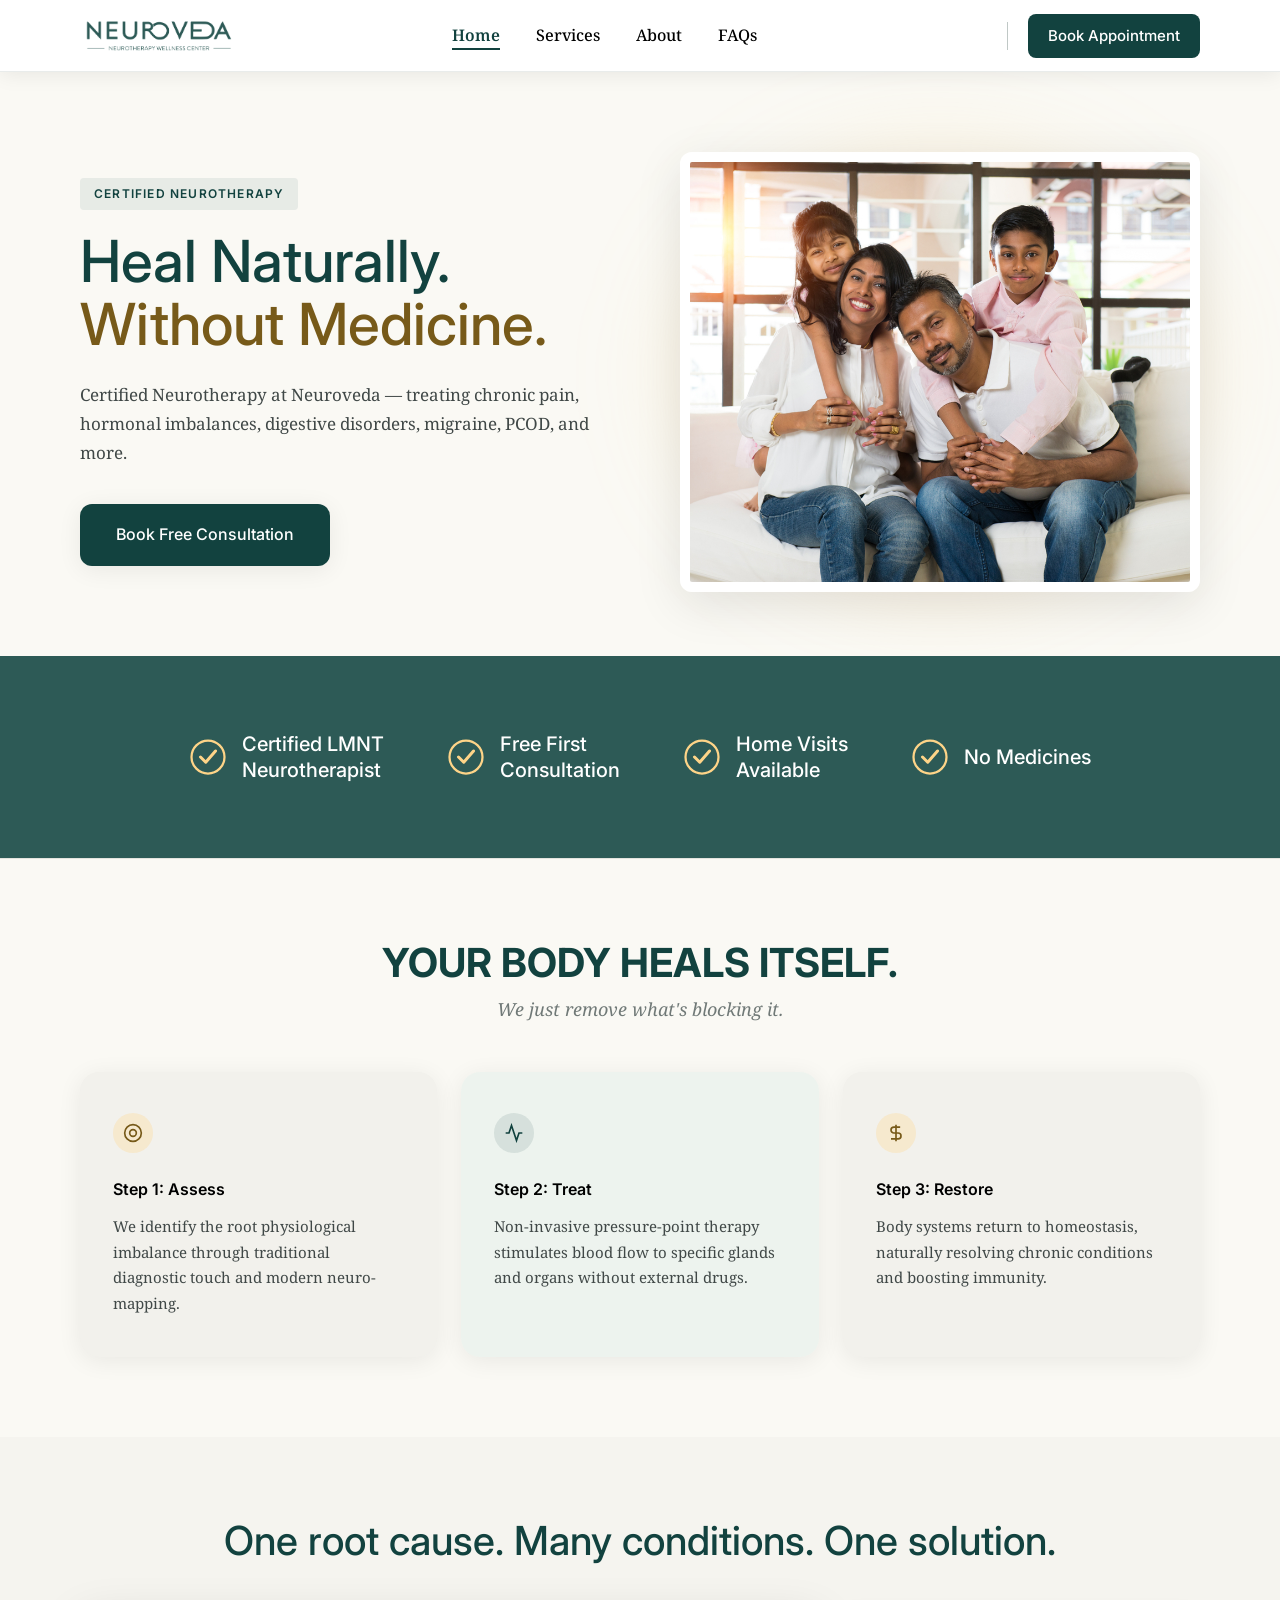
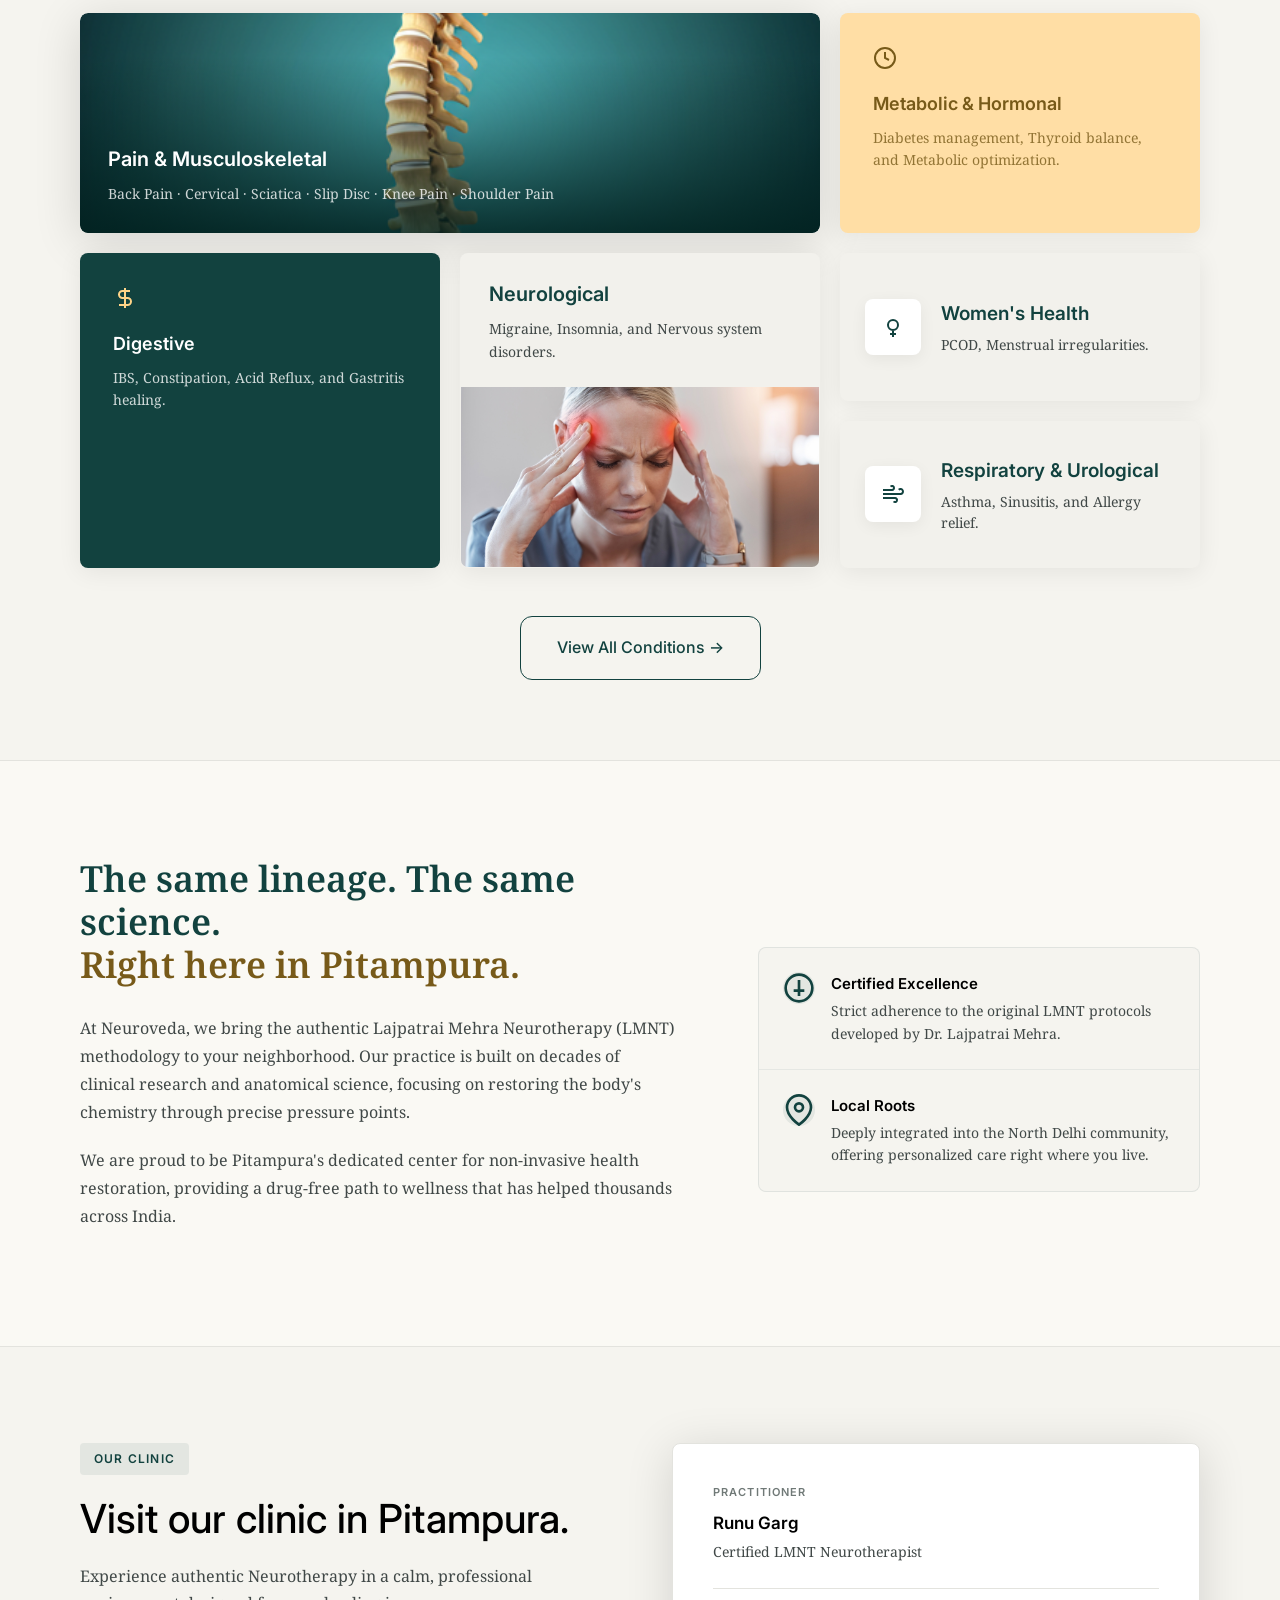
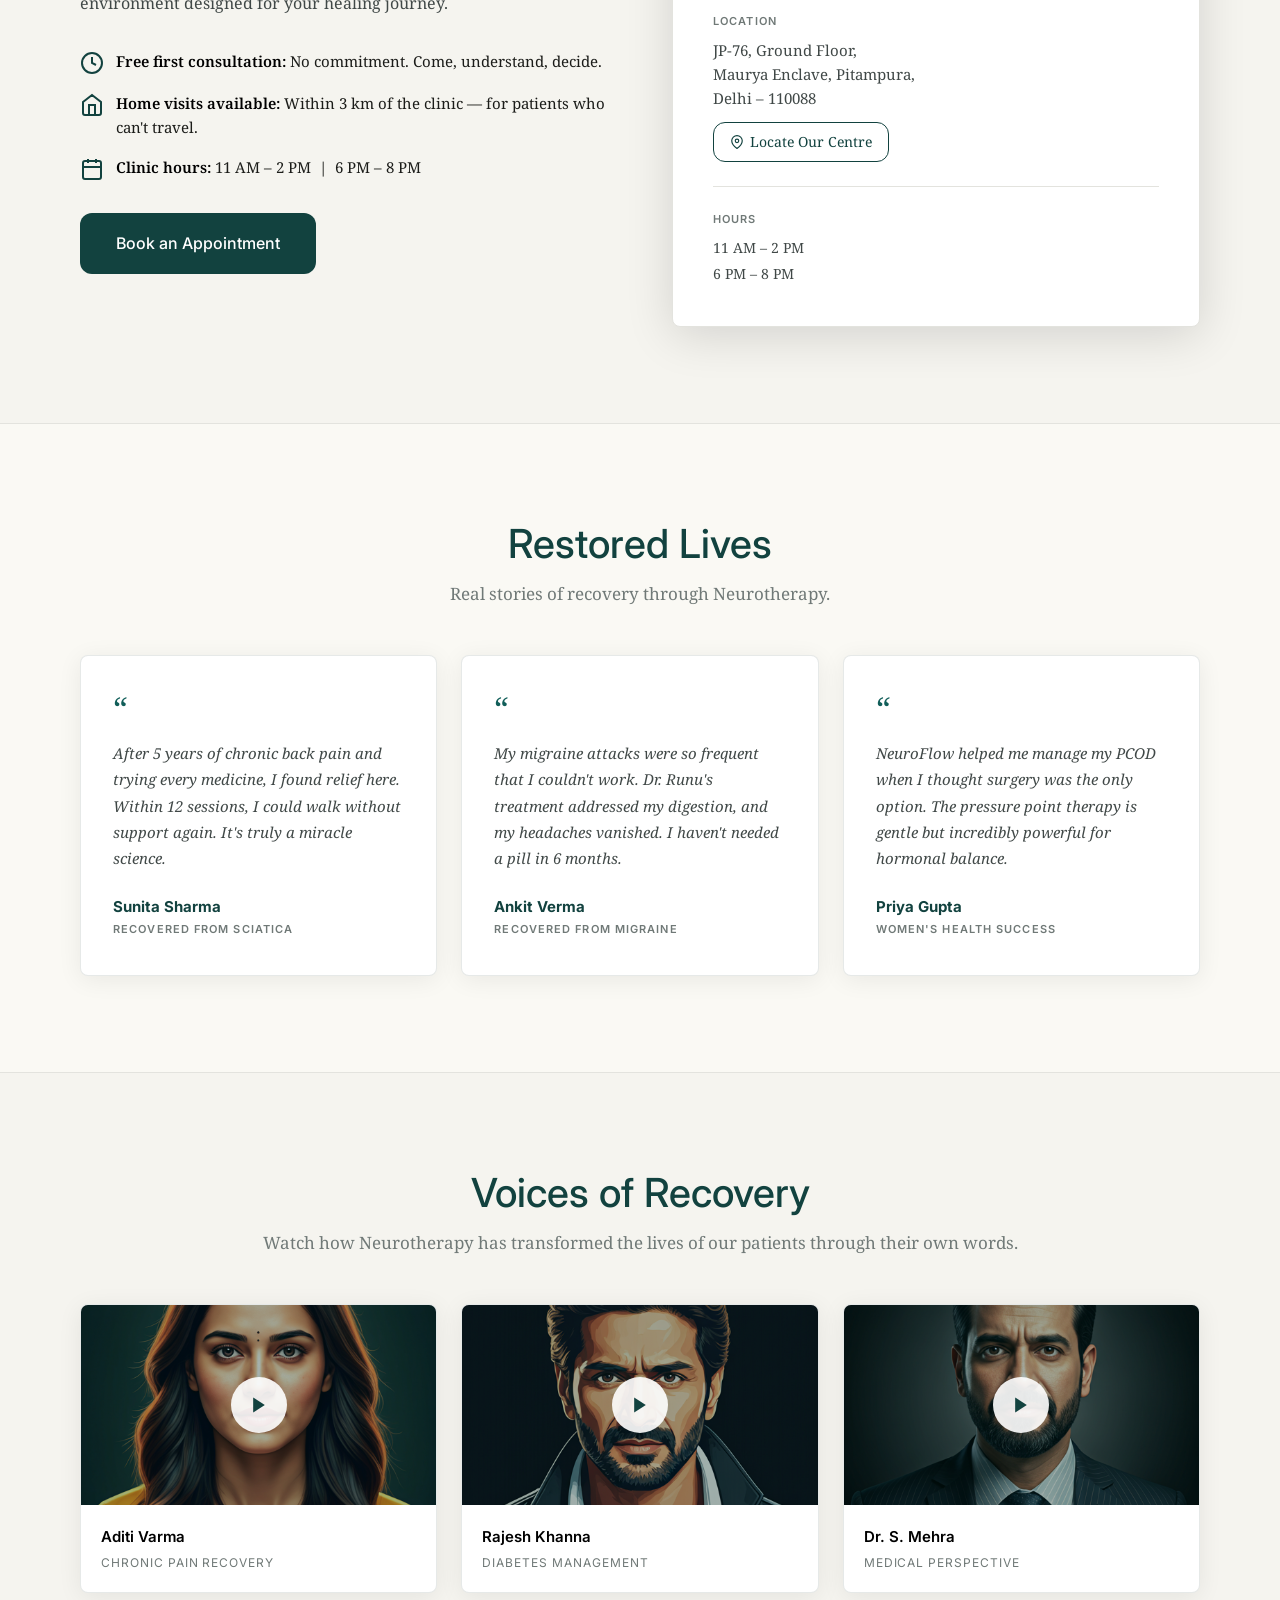
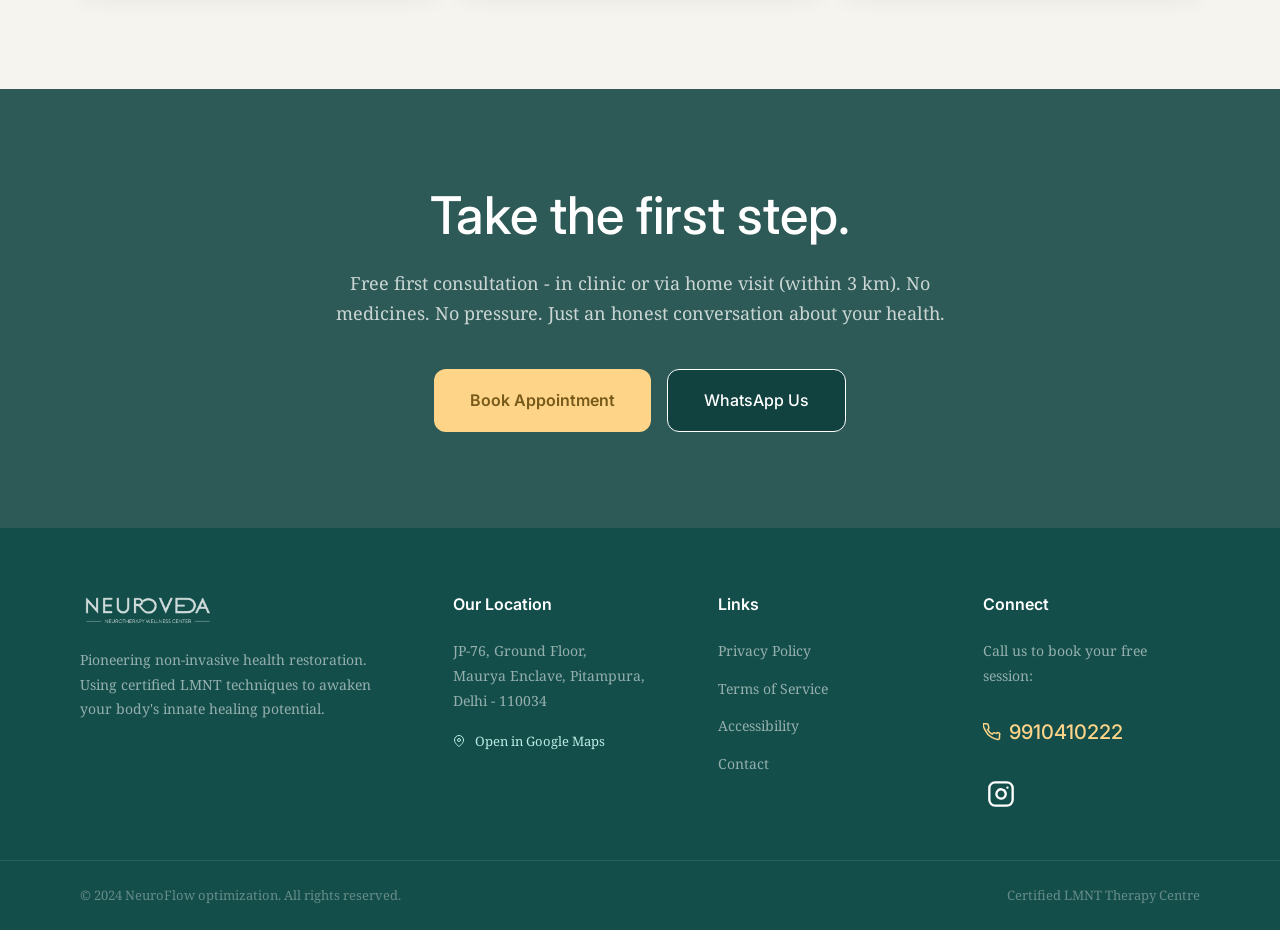
==== index.html @ b5c8e9a3 "Initial commit" ====
<!DOCTYPE html>
<html lang="en">

<head>
  <meta charset="UTF-8" />
  <meta name="viewport" content="width=device-width, initial-scale=1.0" />
  <title>Neuroveda — Certified Neurotherapy, Pitampura, Delhi</title>
  <meta name="description"
    content="Neuroveda offers certified LMNT Neurotherapy for chronic pain, hormonal imbalances, diabetes, migraine, PCOD, and more. Drug-free healing in Pitampura, Delhi." />
  <link rel="stylesheet" href="style.css" />
</head>

<body>

  <!-- ===================== NAVIGATION ===================== -->
  <nav class="nav" id="nav">
    <a class="nav__logo" href="index.html">
      <img src="images/logo.png" alt="Neuroveda" />
    </a>

    <ul class="nav__links">
      <li><a href="index.html" class="active">Home</a></li>
      <li><a href="services.html">Services</a></li>
      <li><a href="about.html">About</a></li>
      <li><a href="faqs.html">FAQs</a></li>
      <li><a href="contact.html" class="nav__book--mobile">Book Appointment</a></li>
    </ul>

    <div class="nav__right">
      <div class="nav__divider"></div>
      <a href="contact.html" class="nav__book">Book Appointment</a>
    </div>

    <div class="nav__toggle" id="navToggle" aria-label="Open menu">
      <span></span><span></span><span></span>
    </div>
  </nav>

  <!-- ===================== HERO ===================== -->
  <section class="hero">
    <div class="hero__inner">
      <div class="hero__content fade-up">
        <div class="label">Certified Neurotherapy</div>
        <h1 class="hero__heading">Heal Naturally.<br><span style="color: #775A19;">Without Medicine.</span></h1>
        <p class="hero__sub">
          Certified Neurotherapy at Neuroveda — treating chronic pain, hormonal
          imbalances, digestive disorders, migraine, PCOD, and more.
        </p>
        <div class="hero__cta">
          <a href="contact.html" class="btn btn-primary btn-lg">Book Free Consultation</a>
        </div>
      </div>
      <div class="hero__image fade-up" style="transition-delay:0.15s">
        <div class="hero__image-glow"></div>
        <div class="hero__image-frame">
          <img src="images/hero-session.jpeg" alt="Neurotherapy session at Neuroveda" />
        </div>
      </div>
    </div>
  </section>

  <!-- ===================== TRUST BAR ===================== -->
  <div class="trust-bar">
    <div class="trust-bar__inner">
      <div class="trust-bar__item">
        <svg class="trust-bar__icon" viewBox="0 0 24 24" fill="none">
          <circle cx="12" cy="12" r="11" stroke="#FED488" stroke-width="1.5" />
          <path d="M7 12l3.5 3.5L17 8" stroke="#FED488" stroke-width="2" stroke-linecap="round"
            stroke-linejoin="round" />
        </svg>
        <span>Certified LMNT<br>Neurotherapist</span>
      </div>
      <div class="trust-bar__item">
        <svg class="trust-bar__icon" viewBox="0 0 24 24" fill="none">
          <circle cx="12" cy="12" r="11" stroke="#FED488" stroke-width="1.5" />
          <path d="M7 12l3.5 3.5L17 8" stroke="#FED488" stroke-width="2" stroke-linecap="round"
            stroke-linejoin="round" />
        </svg>
        <span>Free First<br>Consultation</span>
      </div>
      <div class="trust-bar__item">
        <svg class="trust-bar__icon" viewBox="0 0 24 24" fill="none">
          <circle cx="12" cy="12" r="11" stroke="#FED488" stroke-width="1.5" />
          <path d="M7 12l3.5 3.5L17 8" stroke="#FED488" stroke-width="2" stroke-linecap="round"
            stroke-linejoin="round" />
        </svg>
        <span>Home Visits<br>Available</span>
      </div>
      <div class="trust-bar__item">
        <svg class="trust-bar__icon" viewBox="0 0 24 24" fill="none">
          <circle cx="12" cy="12" r="11" stroke="#FED488" stroke-width="1.5" />
          <path d="M7 12l3.5 3.5L17 8" stroke="#FED488" stroke-width="2" stroke-linecap="round"
            stroke-linejoin="round" />
        </svg>
        <span>No Medicines</span>
      </div>
    </div>
  </div>

  <!-- ===================== HOW IT WORKS ===================== -->
  <section class="steps">
    <div class="steps__header fade-up" style="text-align: center;">
      <h1 class="steps__heading" style="text-transform: uppercase; font-weight: bold; color: #12423F;">YOUR BODY HEALS
        ITSELF.</h1>
      <p class="steps__sub">We just remove what's blocking it.</p>
    </div>
    <div class="steps__grid">
      <div class="step-card fade-up">
        <div class="step-card__icon step-card__icon--gold">
          <svg viewBox="0 0 24 24" fill="none" stroke="currentColor" stroke-width="2">
            <circle cx="12" cy="12" r="10" />
            <circle cx="12" cy="12" r="4" />
          </svg>
        </div>
        <div class="step-card__title" style="font-size:16px;">Step 1: Assess</div>
        <p class="step-card__body">
          We identify the root physiological imbalance through traditional diagnostic touch and modern neuro-mapping.
        </p>
      </div>
      <div class="step-card fade-up" style="transition-delay:0.1s">
        <div class="step-card__icon step-card__icon--teal">
          <svg viewBox="0 0 24 24" fill="none" stroke="currentColor" stroke-width="2">
            <path d="M22 12h-4l-3 9L9 3l-3 9H2" />
          </svg>
        </div>
        <div class="step-card__title" style="font-size:16px;">Step 2: Treat</div>
        <p class="step-card__body">
          Non-invasive pressure-point therapy stimulates blood flow to specific glands and organs without external
          drugs.
        </p>
      </div>
      <div class="step-card fade-up" style="transition-delay:0.2s">
        <div class="step-card__icon step-card__icon--gold">
          <svg viewBox="0 0 24 24" fill="none" stroke="currentColor" stroke-width="2">
            <path d="M12 2v20M17 5H9.5a3.5 3.5 0 0 0 0 7h5a3.5 3.5 0 0 1 0 7H6" />
          </svg>
        </div>
        <div class="step-card__title" style="font-size:16px;">Step 3: Restore</div>
        <p class="step-card__body">
          Body systems return to homeostasis, naturally resolving chronic conditions and boosting immunity.
        </p>
      </div>
    </div>
  </section>

  <!-- ===================== CONDITIONS ===================== -->
  <section class="conditions">
    <div class="conditions__header fade-up">
      <h2 class="conditions__heading" style="color: #12423F;">One root cause. Many conditions. One solution.</h2>
    </div>
    <div class="conditions__grid">

      <div class="cond-card cond-card--span2 cond-card--image fade-up">
        <img src="images\pain-section.png" alt="Pain treatment"
          style="position:absolute;inset:0;width:100%;height:100%;object-fit:cover;">
        <div class="cond-card__overlay">
          <div class="cond-card__title">Pain & Musculoskeletal</div>
          <p class="cond-card__body">Back Pain · Cervical · Sciatica · Slip Disc · Knee Pain · Shoulder Pain</p>
        </div>
      </div>

      <div class="cond-card cond-card--gold fade-up" style="transition-delay:0.1s">
        <div class="cond-icon">
          <svg viewBox="0 0 24 24" fill="none" stroke="currentColor" stroke-width="2"
            style="width:24px;height:24px;margin-bottom:12px;color:var(--gold-dark);">
            <circle cx="12" cy="12" r="10" />
            <path d="M12 6v6l4 2" />
          </svg>
        </div>
        <div class="cond-card__title" style="color:var(--gold-dark); font-size:18px;">Metabolic & Hormonal</div>
        <p class="cond-card__body" style="color:var(--gold-dark); opacity:0.8;">Diabetes management, Thyroid balance,
          and Metabolic optimization.</p>
      </div>

      <div class="cond-card cond-card--teal fade-up" style="transition-delay:0.2s">
        <div class="cond-icon">
          <svg viewBox="0 0 24 24" fill="none" stroke="currentColor" stroke-width="2"
            style="width:24px;height:24px;margin-bottom:12px;color:var(--gold);">
            <path d="M12 2v20M17 5H9.5a3.5 3.5 0 0 0 0 7h5a3.5 3.5 0 0 1 0 7H6" />
          </svg>
        </div>
        <div class="cond-card__title" style="color:var(--text-light); font-size:18px;">Digestive</div>
        <p class="cond-card__body" style="color:rgba(255,255,255,0.8);">IBS, Constipation, Acid Reflux, and Gastritis
          healing.</p>
      </div>

      <div class="cond-card cond-card--split fade-up" style="transition-delay:0.3s">
        <div class="cond-card__content-top">
          <div class="cond-card__title" style="color:var(--primary); font-size: 20px; margin-bottom: 8px;">Neurological
          </div>
          <p class="cond-card__body">Migraine, Insomnia, and Nervous system disorders.</p>
        </div>
        <div class="cond-card__image-bottom">
          <img src="images/pain-musculoskeletal.png" alt="Neurological">
        </div>
      </div>

      <div class="cond-card-stack fade-up"
        style="transition-delay:0.4s; display:flex; flex-direction:column; gap:20px;">
        <div class="cond-card cond-card--row" style="flex:1;">
          <div class="cond-card__icon-box">
            <svg viewBox="0 0 24 24" fill="none" stroke="currentColor" stroke-width="2">
              <path d="M12 15v7m-3-3h6M12 15a5 5 0 1 0 0-10 5 5 0 0 0 0 10z" />
            </svg>
          </div>
          <div class="cond-card__content">
            <div class="cond-card__title">Women's Health</div>
            <p class="cond-card__body">PCOD, Menstrual irregularities.</p>
          </div>
        </div>
        <div class="cond-card cond-card--row" style="flex:1;">
          <div class="cond-card__icon-box">
            <svg viewBox="0 0 24 24" fill="none" stroke="currentColor" stroke-width="2">
              <path d="M9.59 4.59A2 2 0 1 1 11 8H2m10.59 11.41A2 2 0 1 0 14 16H2m15.73-8.27A2.5 2.5 0 1 1 19.5 12H2" />
            </svg>
          </div>
          <div class="cond-card__content">
            <div class="cond-card__title">Respiratory & Urological</div>
            <p class="cond-card__body">Asthma, Sinusitis, and Allergy relief.</p>
          </div>
        </div>
      </div>

    </div>

    <div style="text-align:center; margin-top:48px;">
      <a href="services.html" class="btn btn-outline btn-lg">View All Conditions &rarr;</a>
    </div>
  </section>

  <!-- ===================== LINEAGE / BRAND ===================== -->
  <section class="lineage">
    <div class="lineage__inner">
      <div class="fade-up">
        <h2 class="lineage__heading">The same lineage. The same science.<br><span style="color:var(--gold-dark);">Right
            here in Pitampura.</span></h2>
        <p class="lineage__body">
          At Neuroveda, we bring the authentic Lajpatrai Mehra Neurotherapy (LMNT) methodology to your neighborhood.
          Our practice is built on decades of clinical research and anatomical science, focusing on restoring the body's
          chemistry through precise pressure points.
        </p>
        <p class="lineage__body">
          We are proud to be Pitampura's dedicated center for non-invasive health restoration, providing a drug-free
          path to wellness that has helped thousands across India.
        </p>
      </div>
      <div class="fade-up" style="transition-delay:0.15s;">
        <div class="lineage__features">
          <div class="lineage__feature">
            <div class="lineage__feature-icon">
              <svg viewBox="0 0 24 24" fill="none" stroke="currentColor" stroke-width="2">
                <circle cx="12" cy="12" r="10" />
                <path d="M12 6v12m-4-4h8" />
              </svg>
            </div>
            <div>
              <div class="lineage__feature-title">Certified Excellence</div>
              <p class="lineage__feature-desc">Strict adherence to the original LMNT protocols developed by Dr.
                Lajpatrai Mehra.</p>
            </div>
          </div>
          <div class="lineage__feature">
            <div class="lineage__feature-icon">
              <svg viewBox="0 0 24 24" fill="none" stroke="currentColor" stroke-width="2">
                <path d="M21 10c0 7-9 13-9 13s-9-6-9-13a9 9 0 0118 0z" />
                <circle cx="12" cy="10" r="3" />
              </svg>
            </div>
            <div>
              <div class="lineage__feature-title">Local Roots</div>
              <p class="lineage__feature-desc">Deeply integrated into the North Delhi community, offering personalized
                care right where you live.</p>
            </div>
          </div>
        </div>
      </div>
    </div>
  </section>

  <!-- ===================== CLINIC DETAILS ===================== -->
  <section class="clinic">
    <div class="clinic__inner">
      <div class="fade-up">
        <div class="label label--dark">Our Clinic</div>
        <h2 class="clinic__heading">Visit our clinic in Pitampura.</h2>
        <p class="clinic__body">
          Experience authentic Neurotherapy in a calm, professional environment designed for your healing journey.
        </p>
        <div class="clinic__features">
          <div class="clinic__feature">
            <svg class="clinic__feature-icon" viewBox="0 0 24 24" fill="none" stroke="currentColor" stroke-width="2">
              <circle cx="12" cy="12" r="10" />
              <polyline points="12 6 12 12 16 14" />
            </svg>
            <p class="clinic__feature-text"><strong>Free first consultation:</strong> No commitment. Come, understand,
              decide.</p>
          </div>
          <div class="clinic__feature">
            <svg class="clinic__feature-icon" viewBox="0 0 24 24" fill="none" stroke="currentColor" stroke-width="2">
              <path d="M3 9l9-7 9 7v11a2 2 0 01-2 2H5a2 2 0 01-2-2z" />
              <polyline points="9 22 9 12 15 12 15 22" />
            </svg>
            <p class="clinic__feature-text"><strong>Home visits available:</strong> Within 3 km of the clinic — for
              patients who can't travel.</p>
          </div>
          <div class="clinic__feature">
            <svg class="clinic__feature-icon" viewBox="0 0 24 24" fill="none" stroke="currentColor" stroke-width="2">
              <rect x="3" y="4" width="18" height="18" rx="2" ry="2" />
              <line x1="16" y1="2" x2="16" y2="6" />
              <line x1="8" y1="2" x2="8" y2="6" />
              <line x1="3" y1="10" x2="21" y2="10" />
            </svg>
            <p class="clinic__feature-text"><strong>Clinic hours:</strong> 11 AM – 2 PM &nbsp;|&nbsp; 6 PM – 8 PM</p>
          </div>
        </div>
        <div style="margin-top:32px">
          <a href="contact.html" class="btn btn-dark btn-lg">Book an Appointment</a>
        </div>
      </div>
      <div class="clinic__card fade-up"
        style="transition-delay:0.15s; background:var(--text-light); color:var(--body-text); border:1px solid var(--gray-lt);">
        <div class="clinic__card-row" style="border-bottom: 1px solid var(--gray-lt);">
          <div class="clinic__card-label" style="color:var(--text-muted);">Practitioner</div>
          <div class="clinic__card-value" style="color:var(--heading);">Runu Garg</div>
          <div class="clinic__card-sub" style="color:var(--text-sec);">Certified LMNT Neurotherapist</div>
        </div>
        <div class="clinic__card-row" style="border-bottom: 1px solid var(--gray-lt);">
          <div class="clinic__card-label" style="color:var(--text-muted);">Location</div>
          <div class="clinic__card-sub" style="font-size:15px; color:var(--text-sec);">JP-76, Ground Floor,<br>Maurya
            Enclave, Pitampura,<br>Delhi – 110088</div>
          <a href="https://maps.google.com/?q=Neuroveda+Pitampura+Delhi" target="_blank" class="clinic__map-link"
            style="color:var(--primary); border-color:var(--primary);">
            <svg width="14" height="14" viewBox="0 0 24 24" fill="none" stroke="currentColor" stroke-width="2">
              <path d="M21 10c0 7-9 13-9 13s-9-6-9-13a9 9 0 0118 0z" />
              <circle cx="12" cy="10" r="3" />
            </svg>
            Locate Our Centre
          </a>
        </div>
        <div class="clinic__card-row">
          <div class="clinic__card-label" style="color:var(--text-muted);">Hours</div>
          <div class="clinic__card-sub" style="color:var(--text-sec);">11 AM – 2 PM</div>
          <div class="clinic__card-sub" style="color:var(--text-sec); margin-top:4px;">6 PM – 8 PM</div>
        </div>
      </div>
    </div>
  </section>

  <!-- ===================== TESTIMONIALS ===================== -->
  <section class="testimonials">
    <div class="testimonials__header fade-up">
      <h2 class="testimonials__heading" style="color: #12423F;text-align: center;">Restored Lives</h2>
      <p class="testimonials__sub" style="text-align: center;">Real stories of recovery through Neurotherapy.</p>
    </div>
    <div class="testimonials__grid">
      <div class="testi-card fade-up">
        <div class="testi-card__quote">&ldquo;</div>
        <p class="testi-card__text">After 5 years of chronic back pain and trying every medicine, I found relief here.
          Within 12 sessions, I could walk without support again. It's truly a miracle science.</p>
        <div>
          <div class="testi-card__name" style="font-weight: bold; color: #12423F;">Sunita Sharma</div>
          <div class="testi-card__tag">Recovered from Sciatica</div>
        </div>
      </div>
      <div class="testi-card fade-up" style="transition-delay:0.1s;">
        <div class="testi-card__quote">&ldquo;</div>
        <p class="testi-card__text">My migraine attacks were so frequent that I couldn't work. Dr. Runu's treatment
          addressed my digestion, and my headaches vanished. I haven't needed a pill in 6 months.</p>
        <div>
          <div class="testi-card__name" style="font-weight: bold; color: #12423F;">Ankit Verma</div>
          <div class="testi-card__tag">Recovered from Migraine</div>
        </div>
      </div>
      <div class="testi-card fade-up" style="transition-delay:0.2s;">
        <div class="testi-card__quote">&ldquo;</div>
        <p class="testi-card__text">NeuroFlow helped me manage my PCOD when I thought surgery was the only option. The
          pressure point therapy is gentle but incredibly powerful for hormonal balance.</p>
        <div>
          <div class="testi-card__name" style="font-weight: bold; color: #12423F;">Priya Gupta</div>
          <div class="testi-card__tag">Women's Health Success</div>
        </div>
      </div>
    </div>
  </section>

  <!-- ===================== VIDEO TESTIMONIALS ===================== -->
  <section class="video-testimonials">
    <div class="video-testimonials__header fade-up">
      <h2 class="video-testimonials__heading" style="text-align: center; color: #12423F;">Voices of Recovery</h2>
      <p class="video-testimonials__sub" style="text-align: center;">Watch how Neurotherapy has transformed the lives of
        our patients through their
        own words.</p>
    </div>
    <div class="video-testimonials__grid">
      <div class="video-card fade-up" onclick="openVideoModal('https://www.youtube.com/embed/dQw4w9WgXcQ')">
        <div class="video-card__thumb">
          <img src="images/video-thumb-1.png" alt="Patient testimonial video" />
          <div class="video-card__play">
            <div class="video-card__play-btn">
              <svg viewBox="0 0 24 24">
                <polygon points="5 3 19 12 5 21 5 3" />
              </svg>
            </div>
          </div>
        </div>
        <div class="video-card__info">
          <div class="video-card__name">Aditi Varma</div>
          <div class="video-card__tag">Chronic Pain Recovery</div>
        </div>
      </div>
      <div class="video-card fade-up" style="transition-delay:0.1s;"
        onclick="openVideoModal('https://www.youtube.com/embed/dQw4w9WgXcQ')">
        <div class="video-card__thumb">
          <img src="images/video-thumb-2.png" alt="Patient testimonial video" />
          <div class="video-card__play">
            <div class="video-card__play-btn">
              <svg viewBox="0 0 24 24">
                <polygon points="5 3 19 12 5 21 5 3" />
              </svg>
            </div>
          </div>
        </div>
        <div class="video-card__info">
          <div class="video-card__name">Rajesh Khanna</div>
          <div class="video-card__tag">Diabetes Management</div>
        </div>
      </div>
      <div class="video-card fade-up" style="transition-delay:0.2s;"
        onclick="openVideoModal('https://www.youtube.com/embed/dQw4w9WgXcQ')">
        <div class="video-card__thumb">
          <img src="images/video-thumb-3.png" alt="Patient testimonial video" />
          <div class="video-card__play">
            <div class="video-card__play-btn">
              <svg viewBox="0 0 24 24">
                <polygon points="5 3 19 12 5 21 5 3" />
              </svg>
            </div>
          </div>
        </div>
        <div class="video-card__info">
          <div class="video-card__name">Dr. S. Mehra</div>
          <div class="video-card__tag">Medical Perspective</div>
        </div>
      </div>
    </div>
  </section>

  <!-- Video Modal -->
  <div id="videoModal"
    style="display:none; position:fixed; inset:0; background:rgba(0,0,0,0.85); z-index:1000; align-items:center; justify-content:center;">
    <div style="position:relative; width:min(900px,90vw); aspect-ratio:16/9;">
      <button onclick="closeVideoModal()"
        style="position:absolute; top:-40px; right:0; background:none; border:none; color:#fff; font-size:28px; cursor:pointer;">&times;</button>
      <iframe id="videoFrame" width="100%" height="100%" frameborder="0" allowfullscreen
        style="border-radius:8px;"></iframe>
    </div>
  </div>



  <!-- ===================== CTA SECTION ===================== -->
  <section class="cta-section fade-up">
    <div class="container">
      <h2 class="cta-section__heading">Take the first step.</h2>
      <p class="cta-section__body">
        Free first consultation - in clinic or via home visit (within 3 km). No medicines. No pressure. Just an honest
        conversation about your health.
      </p>
      <div class="cta-section__btns">
        <a href="contact.html" class="btn btn-gold btn-lg">Book Appointment</a>
        <a href="tel:9910410222" class="btn btn-outline-dark btn-lg"
          style="background:var(--primary); border:1px solid transparent; border-color: #fff;">
          WhatsApp Us
        </a>
      </div>
    </div>
  </section>

  <!-- ===================== FOOTER ===================== -->
  <footer class="footer">
    <div class="footer__grid">
      <div>
        <div class="footer__logo">
          <img src="images/logo.png" alt="Neuroveda" />
        </div>
        <p class="footer__desc">
          Pioneering non-invasive health restoration. Using certified LMNT techniques to awaken your body's innate
          healing potential.
        </p>
      </div>
      <div>
        <div class="footer__col-title">Our Location</div>
        <p class="footer__address">JP-76, Ground Floor,<br>Maurya Enclave, Pitampura,<br>Delhi - 110034</p>
        <a href="https://maps.google.com/?q=Neuroveda+Pitampura+Delhi" target="_blank" class="footer__map-link">
          <svg width="12" height="12" viewBox="0 0 24 24" fill="none" stroke="currentColor" stroke-width="2"
            style="margin-right: 4px;">
            <path d="M21 10c0 7-9 13-9 13s-9-6-9-13a9 9 0 0118 0z" />
            <circle cx="12" cy="10" r="3" />
          </svg>
          Open in Google Maps
        </a>
      </div>
      <div>
        <div class="footer__col-title">Links</div>
        <ul class="footer__links">
          <li><a href="privacy.html">Privacy Policy</a></li>
          <li><a href="terms.html">Terms of Service</a></li>
          <li><a href="accessibility.html">Accessibility</a></li>
          <li><a href="contact.html">Contact</a></li>
        </ul>
      </div>
      <div>
        <div class="footer__col-title">Connect</div>
        <p class="footer__address">Call us to book your free session:</p>
        <a href="tel:9910410222" class="footer__phone">
          <svg width="18" height="18" viewBox="0 0 24 24" fill="none" stroke="currentColor" stroke-width="2"
            stroke-linecap="round" stroke-linejoin="round">
            <path
              d="M22 16.92v3a2 2 0 0 1-2.18 2 19.79 19.79 0 0 1-8.63-3.07A19.5 19.5 0 0 1 3.07 9.81a19.79 19.79 0 0 1-3.07-8.66A2 2 0 0 1 2 1h3a2 2 0 0 1 2 1.72 12.84 12.84 0 0 0 .7 2.81 2 2 0 0 1-.45 2.11L6.09 8.91a16 16 0 0 0 6 6l1.27-1.27a2 2 0 0 1 2.11-.45 12.84 12.84 0 0 0 2.81.7A2 2 0 0 1 22 16z" />
          </svg>
          9910410222
        </a>
        <div class="footer__social">
          <a href="https://www.instagram.com/neuroveda.life" aria-label="Instagram">
            <svg width="28" height="28" viewBox="0 0 24 24" fill="none" stroke="currentColor" stroke-width="2"
              stroke-linecap="round" stroke-linejoin="round">
              <rect x="2" y="2" width="20" height="20" rx="5" ry="5"></rect>
              <path d="M16 11.37A4 4 0 1 1 12.63 8 4 4 0 0 1 16 11.37z"></path>
              <line x1="17.5" y1="6.5" x2="17.51" y2="6.5"></line>
            </svg>
          </a>
        </div>
      </div>
    </div>
    <div class="footer__bottom">
      <span class="footer__copy">© 2024 NeuroFlow optimization. All rights reserved.</span>
      <span class="footer__copy">Certified LMNT Therapy Centre</span>
    </div>
  </footer>

  <script src="script.js"></script>
</body>

</html>
---- style.css ----
/* ============================================
   NEUROVEDA — Global Stylesheet
   Fonts: Noto Serif + Inter
   Colors: exact Figma tokens
   ============================================ */

@import url('https://fonts.googleapis.com/css2?family=Noto+Serif:ital,wght@0,400;0,500;0,600;0,700;1,400&family=Inter:wght@300;400;500;600;700&display=swap');

/* ---------- Reset & Base ---------- */
*,
*::before,
*::after {
  box-sizing: border-box;
  margin: 0;
  padding: 0;
}

:root {
  /* Figma exact tokens */
  --dark: #00201E;
  --primary: #12423F;
  --teal-mid: #115E59;
  --teal-cta: #2D5A56;
  --teal-footer: #134E4A;
  --teal-light: #A1CFCA;
  --teal-pale: #BCECE6;
  --gold: #FED488;
  --gold-light: #FFDEA5;
  --gold-dark: #775A19;
  --cream: #FAF9F4;
  --cream-off: #F5F4EF;
  --cream-off2: #F2F1EC;
  --off-white: #EFEEE9;
  --body-text: #1B1C19;
  --heading: #000000;
  --text-sec: #404847;
  --text-muted: #707977;
  --text-light: #FFFFFF;
  --gray-lt: #E3E3DE;
  --gray-mid: #C0C8C6;
  --gray-dark: #707977;
  --radius-sm: 8px;
  --radius-md: 12px;
  --radius-lg: 19px;
  --shadow: 0 4px 24px rgba(0, 0, 0, 0.07);
  --shadow-lg: 0 8px 48px rgba(0, 0, 0, 0.14);
}

html {
  scroll-behavior: smooth;
}

body {
  font-family: 'Noto Serif', Georgia, serif;
  color: var(--body-text);
  background: var(--cream);
  line-height: 1.6;
  overflow-x: hidden;
}

img {
  max-width: 100%;
  height: auto;
  display: block;
}

a {
  text-decoration: none;
  color: inherit;
}

ul {
  list-style: none;
}

button {
  cursor: pointer;
  border: none;
  background: none;
  font-family: inherit;
}

/* ---------- Typography ---------- */
h1,
h2,
h3,
h4,
h5,
h6 {
  font-family: 'Inter', sans-serif;
  font-weight: 500;
  line-height: 1.2;
  color: var(--heading);
}

.serif {
  font-family: 'Noto Serif', Georgia, serif;
}

.inter {
  font-family: 'Inter', sans-serif;
}

/* ---------- Layout Utilities ---------- */
.container {
  max-width: 1280px;
  margin: 0 auto;
  padding: 0 80px;
}

.section {
  padding: 96px 0;
}

.section--light {
  background: var(--cream);
  color: var(--body-text);
}

.section--off-white {
  background: var(--cream-off);
  color: var(--body-text);
}

.section--dark {
  background: var(--teal-footer);
  color: var(--text-light);
}

.text-center {
  text-align: center;
}

/* ---------- Label / Pill ---------- */
.label {
  display: inline-block;
  font-family: 'Inter', sans-serif;
  font-size: 12px;
  font-weight: 600;
  letter-spacing: 0.1em;
  text-transform: uppercase;
  padding: 6px 14px;
  border-radius: 4px;
  background: rgba(18, 66, 63, 0.08);
  color: var(--primary);
  margin-bottom: 20px;
}

.label--dark {
  background: rgba(18, 66, 63, 0.08);
  color: var(--primary);
}

.label--gold {
  background: rgba(119, 90, 25, 0.12);
  color: var(--gold-dark);
}

.label--light {
  background: rgba(255, 255, 255, 0.15);
  color: var(--text-light);
}

/* ---------- Buttons ---------- */
.btn {
  display: inline-flex;
  align-items: center;
  gap: 8px;
  font-family: 'Inter', sans-serif;
  font-weight: 500;
  font-size: 14px;
  padding: 14px 24px;
  border-radius: var(--radius-md);
  transition: all 0.2s ease;
  white-space: nowrap;
}

.btn-primary {
  background: var(--primary);
  color: var(--text-light);
  box-shadow: var(--shadow);
}

.btn-primary:hover {
  background: var(--teal-mid);
  transform: translateY(-1px);
  box-shadow: var(--shadow-lg);
}

.btn-dark {
  background: var(--primary);
  color: var(--text-light);
}

.btn-dark:hover {
  background: var(--teal-mid);
}

.btn-outline {
  border: 1.5px solid var(--primary);
  color: var(--primary);
  background: transparent;
}

.btn-outline:hover {
  background: rgba(18, 66, 63, 0.06);
}

.btn-outline-dark {
  border: 1.5px solid rgba(255, 255, 255, 0.5);
  color: var(--text-light);
  background: transparent;
}

.btn-outline-dark:hover {
  background: rgba(255, 255, 255, 0.1);
}

.btn-gold {
  background: var(--gold);
  color: var(--gold-dark);
  font-weight: 600;
  font-size: 15px;
  padding: 16px 28px;
}

.btn-gold:hover {
  background: #f5c76a;
  transform: translateY(-1px);
}

.btn-white {
  background: var(--text-light);
  color: var(--primary);
  font-weight: 600;
}

.btn-white:hover {
  background: var(--off-white);
  transform: translateY(-1px);
}

.btn-lg {
  font-size: 16px;
  padding: 18px 36px;
  border-radius: var(--radius-md);
}

/* ---------- Navigation ---------- */
.nav {
  position: sticky;
  top: 0;
  z-index: 100;
  background: var(--text-light);
  border-bottom: 1px solid rgba(192, 200, 198, 0.35);
  padding: 0 80px;
  height: 72px;
  display: flex;
  align-items: center;
  justify-content: space-between;
  box-shadow: 0 2px 12px rgba(0, 0, 0, 0.05);
}

.nav__logo img {
  height: 42px;
  width: auto;
  object-fit: contain;
}

.nav__links {
  display: flex;
  gap: 36px;
  font-family: 'Noto Serif', serif;
  font-size: 16px;
  font-weight: 500;
}

.nav__links a {
  color: var(--heading);
  transition: color 0.2s;
  position: relative;
  padding-bottom: 4px;
}

.nav__links a::after {
  content: '';
  position: absolute;
  bottom: 0;
  left: 0;
  width: 0;
  height: 2px;
  background: var(--primary);
  transition: width 0.2s;
}

.nav__links a:hover::after,
.nav__links a.active::after {
  width: 100%;
}

.nav__links a:hover {
  color: var(--primary);
}

.nav__links a.active {
  color: var(--primary);
  font-weight: 600;
}

.nav__right {
  display: flex;
  align-items: center;
  gap: 20px;
}

.nav__divider {
  width: 1px;
  height: 28px;
  background: var(--gray-mid);
}

.nav__book {
  font-family: 'Inter', sans-serif;
  font-size: 15px;
  font-weight: 500;
  background: var(--primary);
  color: var(--text-light);
  padding: 10px 20px;
  border-radius: var(--radius-sm);
  transition: background 0.2s;
}

.nav__book:hover {
  background: var(--teal-mid);
}

.nav__toggle {
  display: none;
  flex-direction: column;
  gap: 5px;
  cursor: pointer;
  padding: 4px;
}

.nav__toggle span {
  display: block;
  width: 24px;
  height: 2px;
  background: var(--heading);
  border-radius: 2px;
  transition: all 0.3s;
}

/* ---------- Hero Section ---------- */
.hero {
  background: var(--cream);
  padding: 80px 0 64px;
  overflow: hidden;
}

.hero__inner {
  display: grid;
  grid-template-columns: 1fr 1fr;
  gap: 80px;
  align-items: center;
  max-width: 1280px;
  margin: 0 auto;
  padding: 0 80px;
}

.hero__heading {
  font-size: 58px;
  font-weight: 500;
  line-height: 1.1;
  color: var(--primary);
  margin-bottom: 24px;
}

.hero__heading em {
  font-style: normal;
  display: block;
  color: var(--heading);
}

.hero__heading .accent {
  display: block;
  color: var(--primary);
}

.hero__sub {
  font-size: 17px;
  color: var(--text-sec);
  margin-bottom: 36px;
  line-height: 1.7;
}

.hero__cta {
  display: flex;
  gap: 16px;
  flex-wrap: wrap;
}

.hero__image {
  position: relative;
  display: flex;
  align-items: center;
  justify-content: center;
}

.hero__image-glow {
  position: absolute;
  width: 110%;
  height: 110%;
  top: -5%;
  left: -5%;
  background: radial-gradient(ellipse at center, rgba(254, 220, 160, 0.72) 0%, rgba(254, 212, 136, 0.3) 45%, rgba(250, 249, 244, 0) 72%);
  z-index: 0;
  filter: blur(48px);
  border-radius: 50%;
}

.hero__image-frame {
  border-radius: var(--radius-md);
  overflow: hidden;
  border: 10px solid var(--text-light);
  box-shadow: 0 12px 48px rgba(0, 0, 0, 0.10);
  position: relative;
  z-index: 1;
}

.hero__image-frame img {
  width: 100%;
  height: 420px;
  object-fit: cover;
}

/* ---------- Trust Bar ---------- */
.trust-bar {
  background: var(--teal-cta);
  min-height: 202px;
  display: flex;
  align-items: center;
}

.trust-bar__inner {
  display: flex;
  justify-content: center;
  gap: 64px;
  align-items: center;
  max-width: 1440px;
  width: 100%;
  margin: 0 auto;
  padding: 0 88px;
  flex-wrap: wrap;
}

.trust-bar__item {
  display: flex;
  align-items: center;
  gap: 16px;
  color: var(--text-light);
  font-family: 'Inter', sans-serif;
  font-size: 20px;
  font-weight: 500;
  line-height: 1.3;
}

.trust-bar__icon {
  width: 36px;
  height: 36px;
  flex-shrink: 0;
}

@media (max-width: 1024px) {
  .trust-bar__inner {
    gap: 36px;
    padding: 40px 40px;
  }
}


@media (max-width: 768px) {
  .trust-bar {
    min-height: unset;
  }

  .trust-bar__inner {
    display: grid;
    grid-template-columns: 1fr 1fr;
    gap: 20px;
    padding: 36px 24px;
  }

  .trust-bar__item {
    font-size: 14px;
    white-space: normal;
  }
}

/* ---------- Steps Section ---------- */
.steps {
  background: var(--cream);
  padding: 80px 0;
  border-top: 1px solid var(--gray-lt);
}

.steps__header {
  max-width: 1280px;
  margin: 0 auto;
  padding: 0 80px;
  margin-bottom: 48px;
}

.steps__heading {
  font-size: 40px;
  font-weight: 500;
  color: var(--heading);
  line-height: 1.2;
}

.steps__sub {
  font-size: 18px;
  color: var(--text-muted);
  margin-top: 8px;
  font-family: 'Noto Serif', serif;
  font-style: italic;
}

.steps__grid {
  display: grid;
  grid-template-columns: repeat(3, 1fr);
  gap: 24px;
  max-width: 1280px;
  margin: 0 auto;
  padding: 0 80px;
}

/* ---- Base card ---- */
.step-card {
  border-radius: var(--radius-lg);
  padding: 40px 32px;
  position: relative;
  overflow: hidden;
  box-shadow: var(--shadow);
  border: 1px solid transparent;
  transition: transform 0.35s ease, box-shadow 0.35s ease;
}

/* Fill layer — sweeps up from bottom on hover */
.step-card::before {
  content: '';
  position: absolute;
  inset: 0;
  transform: scaleY(0);
  transform-origin: bottom;
  transition: transform 0.42s cubic-bezier(0.4, 0, 0.2, 1);
  z-index: 0;
  border-radius: var(--radius-lg);
}

.step-card:hover::before {
  transform: scaleY(1);
}

.step-card:hover {
  transform: translateY(-6px);
  box-shadow: var(--shadow-lg);
}

/* Keep all card content above the fill layer */
.step-card__icon,
.step-card__title,
.step-card__body {
  position: relative;
  z-index: 1;
}

/* ---- Card 1 — Assess: gold fill ---- */
.step-card:nth-child(1) {
  background: var(--cream-off2);
}

.step-card:nth-child(1)::before {
  background: var(--gold);
}

.step-card:nth-child(1):hover .step-card__title {
  color: var(--gold-dark);
}

.step-card:nth-child(1):hover .step-card__body {
  color: rgba(119, 90, 25, 0.78);
}

.step-card:nth-child(1):hover .step-card__icon--gold {
  background: rgba(119, 90, 25, 0.15);
}

/* ---- Card 2 — Treat: teal fill ---- */
.step-card:nth-child(2) {
  background: rgba(161, 207, 202, 0.15);
}

.step-card:nth-child(2)::before {
  background: var(--primary);
}

.step-card:nth-child(2):hover .step-card__title {
  color: var(--text-light);
}

.step-card:nth-child(2):hover .step-card__body {
  color: rgba(255, 255, 255, 0.75);
}

.step-card:nth-child(2):hover .step-card__icon--teal {
  background: rgba(255, 255, 255, 0.15);
  color: var(--teal-pale);
}

/* ---- Card 3 — Restore: deep green fill ---- */
.step-card:nth-child(3) {
  background: var(--cream-off2);
}

.step-card:nth-child(3)::before {
  background: var(--teal-mid);
}

.step-card:nth-child(3):hover .step-card__title {
  color: var(--text-light);
}

.step-card:nth-child(3):hover .step-card__body {
  color: rgba(255, 255, 255, 0.75);
}

.step-card:nth-child(3):hover .step-card__icon--gold {
  background: rgba(254, 212, 136, 0.25);
}

/* ---- Text & icon transitions ---- */
.step-card__title,
.step-card__body {
  transition: color 0.35s ease;
}

.step-card__icon {
  width: 40px;
  height: 40px;
  border-radius: 50%;
  display: flex;
  align-items: center;
  justify-content: center;
  margin-bottom: 24px;
  transition: background 0.35s ease, color 0.35s ease;
}

.step-card__icon--gold {
  background: rgba(254, 212, 136, 0.3);
  color: var(--gold-dark);
}

.step-card__icon--teal {
  background: rgba(18, 66, 63, 0.1);
  color: var(--primary);
}

.step-card__icon svg {
  width: 20px;
  height: 20px;
}

.step-card__title {
  font-size: 22px;
  font-weight: 600;
  color: var(--heading);
  margin-bottom: 12px;
  font-family: 'Inter', sans-serif;
}

.step-card__body {
  font-size: 15px;
  color: var(--text-sec);
  line-height: 1.7;
  font-family: 'Noto Serif', serif;
}

/* ---------- Conditions Section ---------- */
.conditions {
  background: var(--cream-off);
  padding: 80px 0;
}

.conditions__header {
  max-width: 1280px;
  margin: 0 auto;
  padding: 0 80px 48px;
  text-align: center;
}

.conditions__heading {
  font-size: 40px;
  font-weight: 500;
  color: var(--heading);
}

.conditions__grid {
  display: grid;
  grid-template-columns: repeat(3, 1fr);
  gap: 20px;
  max-width: 1280px;
  margin: 0 auto;
  padding: 0 80px;
}

.cond-card {
  background: var(--text-light);
  border: 1px solid rgba(192, 200, 198, 0.35);
  border-radius: var(--radius-sm);
  padding: 32px;
  transition: transform 0.2s, box-shadow 0.2s;
  box-shadow: var(--shadow);
  position: relative;
  overflow: hidden;
}

.cond-card:hover {
  transform: translateY(-2px);
  box-shadow: var(--shadow-lg);
}

.cond-card--gold {
  background: var(--gold-light);
  border-color: transparent;
}

.cond-card--teal {
  background: var(--primary);
  border-color: transparent;
}

.cond-card--image {
  padding: 0;
  background: none;
  border: none;
  box-shadow: var(--shadow-lg);
  min-height: 220px;
}

.cond-card--image img {
  width: 100%;
  height: 100%;
  object-fit: cover;
  border-radius: var(--radius-sm);
  position: absolute;
  inset: 0;
}

.cond-card--image .cond-card__overlay {
  position: absolute;
  inset: 0;
  background: linear-gradient(180deg, transparent 20%, rgba(0, 32, 30, 0.85) 100%);
  border-radius: var(--radius-sm);
  display: flex;
  flex-direction: column;
  justify-content: flex-end;
  padding: 28px;
}

.cond-card--image .cond-card__overlay .cond-card__title {
  color: var(--text-light);
}

.cond-card--image .cond-card__overlay .cond-card__body {
  color: rgba(255, 255, 255, 0.8);
}

.cond-card__title {
  font-size: 20px;
  font-weight: 600;
  color: var(--heading);
  margin-bottom: 8px;
  font-family: 'Inter', sans-serif;
}

.cond-card__body {
  font-size: 14px;
  color: var(--text-sec);
  line-height: 1.6;
  font-family: 'Noto Serif', serif;
}

.cond-card--span2 {
  grid-column: span 2;
}

.cond-card--small {
  padding: 20px;
  border-radius: var(--radius-sm);
}

.cond-card-stack {
  display: flex;
  flex-direction: column;
  gap: 20px;
}

.cond-card--row {
  background: var(--cream-off2);
  border-color: transparent;
  display: flex;
  flex-direction: row;
  align-items: center;
  gap: 20px;
  padding: 24px;
}

.cond-card--row .cond-card__icon-box {
  width: 56px;
  height: 56px;
  background: var(--text-light);
  border-radius: var(--radius-sm);
  display: flex;
  align-items: center;
  justify-content: center;
  flex-shrink: 0;
  box-shadow: 0 4px 16px rgba(0, 0, 0, 0.06);
  color: var(--primary);
}

.cond-card--row .cond-card__icon-box svg {
  width: 24px;
  height: 24px;
}

.cond-card--row .cond-card__content {
  display: flex;
  flex-direction: column;
}

.cond-card--row .cond-card__title {
  color: var(--primary);
  font-size: 19px;
  margin-bottom: 4px;
}

.cond-card--row .cond-card__body {
  font-size: 14px;
  line-height: 1.5;
}

.cond-card--split {
  padding: 0;
  display: flex;
  flex-direction: column;
  background: var(--cream-off2);
  border-color: transparent;
}

.cond-card--split .cond-card__content-top {
  padding: 24px 28px;
  flex-shrink: 0;
}

.cond-card--split .cond-card__image-bottom {
  flex-grow: 1;
  position: relative;
  min-height: 180px;
}

.cond-card--split .cond-card__image-bottom img {
  position: absolute;
  inset: 0;
  width: 100%;
  height: 100%;
  object-fit: cover;
}

/* ---------- Lineage / Brand Section ---------- */
.lineage {
  background: var(--cream);
  padding: 96px 0;
  border-top: 1px solid var(--gray-lt);
}

.lineage__inner {
  display: grid;
  grid-template-columns: 1.15fr 0.85fr;
  gap: 80px;
  align-items: center;
  max-width: 1280px;
  margin: 0 auto;
  padding: 0 80px;
}

.lineage__heading {
  font-size: 36px;
  font-weight: 600;
  color: var(--primary);
  line-height: 1.2;
  margin-bottom: 28px;
  max-width: 500px;
  font-family: 'Noto Serif', serif;
}

.lineage__heading span {
  color: var(--primary);
}

.lineage__body {
  font-size: 16px;
  color: var(--text-sec);
  line-height: 1.75;
  margin-bottom: 20px;
  font-family: 'Noto Serif', serif;
}

.lineage__features {
  margin-top: 32px;
  border: 1px solid rgba(192, 200, 198, 0.4);
  border-radius: var(--radius-sm);
  background: var(--cream-off);
  overflow: hidden;
}

.lineage__feature {
  display: flex;
  align-items: flex-start;
  gap: 16px;
  padding: 24px;
  border-bottom: 1px solid rgba(192, 200, 198, 0.3);
}

.lineage__feature:last-child {
  border-bottom: none;
}

.lineage__feature-icon {
  width: 32px;
  height: 32px;
  flex-shrink: 0;
  background: rgba(18, 66, 63, 0.08);
  border-radius: 50%;
  display: flex;
  align-items: center;
  justify-content: center;
  font-size: 14px;
  color: var(--primary);
}

.lineage__feature-title {
  font-size: 15px;
  font-weight: 600;
  color: var(--heading);
  margin-bottom: 4px;
  font-family: 'Inter', sans-serif;
}

.lineage__feature-desc {
  font-size: 14px;
  color: var(--text-sec);
  font-family: 'Noto Serif', serif;
  line-height: 1.6;
}

/* ---------- Clinic Details Section ---------- */
.clinic {
  background: var(--cream-off);
  padding: 96px 0;
  border-top: 1px solid var(--gray-lt);
}

.clinic__inner {
  display: grid;
  grid-template-columns: 1fr 1fr;
  gap: 64px;
  align-items: start;
  max-width: 1280px;
  margin: 0 auto;
  padding: 0 80px;
}

.clinic__heading {
  font-size: 40px;
  font-weight: 500;
  color: var(--heading);
  margin-bottom: 20px;
}

.clinic__body {
  font-size: 16px;
  color: var(--text-sec);
  line-height: 1.7;
  margin-bottom: 32px;
  font-family: 'Noto Serif', serif;
}

.clinic__features {
  display: flex;
  flex-direction: column;
  gap: 16px;
}

.clinic__feature {
  display: flex;
  align-items: flex-start;
  gap: 12px;
}

.clinic__feature-icon {
  width: 24px;
  height: 24px;
  flex-shrink: 0;
  color: var(--primary);
  margin-top: 2px;
}

.clinic__feature-text {
  font-size: 15px;
  color: var(--body-text);
  line-height: 1.6;
}

.clinic__feature-text strong {
  font-weight: 600;
  color: var(--heading);
}

.clinic__card {
  background: var(--primary);
  border-radius: var(--radius-sm);
  padding: 40px;
  color: var(--text-light);
  box-shadow: var(--shadow-lg);
}

.clinic__card-row {
  padding: 24px 0;
  border-bottom: 1px solid rgba(255, 255, 255, 0.12);
}

.clinic__card-row:first-child {
  padding-top: 0;
}

.clinic__card-row:last-child {
  border-bottom: none;
  padding-bottom: 0;
}

.clinic__card-label {
  font-size: 11px;
  font-weight: 600;
  letter-spacing: 0.1em;
  text-transform: uppercase;
  color: var(--teal-light);
  margin-bottom: 8px;
  font-family: 'Inter', sans-serif;
}

.clinic__card-value {
  font-size: 17px;
  font-weight: 600;
  color: var(--text-light);
  font-family: 'Inter', sans-serif;
  margin-bottom: 4px;
}

.clinic__card-sub {
  font-size: 14px;
  color: rgba(255, 255, 255, 0.65);
  font-family: 'Noto Serif', serif;
}

.clinic__map-link {
  display: inline-flex;
  align-items: center;
  gap: 6px;
  font-size: 14px;
  color: var(--teal-pale);
  border: 1px solid var(--teal-pale);
  padding: 8px 16px;
  border-radius: var(--radius-md);
  margin-top: 12px;
  transition: all 0.2s;
}

.clinic__map-link:hover {
  background: rgba(161, 207, 202, 0.1);
}

/* ---------- Testimonials ---------- */
.testimonials {
  background: var(--cream);
  padding: 96px 0;
  border-top: 1px solid var(--gray-lt);
}

.testimonials__header {
  max-width: 1280px;
  margin: 0 auto;
  padding: 0 80px 48px;
}

.testimonials__heading {
  font-size: 40px;
  font-weight: 500;
  color: var(--heading);
  margin-bottom: 12px;
}

.testimonials__sub {
  font-size: 17px;
  color: var(--text-muted);
  font-family: 'Noto Serif', serif;
}

.testimonials__grid {
  display: grid;
  grid-template-columns: repeat(3, 1fr);
  gap: 24px;
  max-width: 1280px;
  margin: 0 auto;
  padding: 0 80px;
}

.testi-card {
  background: var(--text-light);
  border: 1px solid rgba(192, 200, 198, 0.4);
  border-radius: var(--radius-sm);
  padding: 36px 32px;
  display: flex;
  flex-direction: column;
  gap: 24px;
  box-shadow: var(--shadow);
  transition: transform 0.2s, box-shadow 0.2s;
}

.testi-card:hover {
  transform: translateY(-2px);
  box-shadow: var(--shadow-lg);
}

.testi-card__quote {
  font-size: 32px;
  color: var(--teal-mid);
  font-family: 'Noto Serif', serif;
  line-height: 1;
  margin-bottom: -8px;
}

.testi-card__text {
  font-size: 15px;
  color: var(--text-sec);
  line-height: 1.75;
  font-family: 'Noto Serif', serif;
  font-style: italic;
  flex: 1;
}

.testi-card__name {
  font-size: 15px;
  font-weight: 600;
  color: var(--heading);
  font-family: 'Inter', sans-serif;
}

.testi-card__tag {
  font-size: 11px;
  font-weight: 600;
  letter-spacing: 0.1em;
  text-transform: uppercase;
  color: var(--text-muted);
  margin-top: 2px;
  font-family: 'Inter', sans-serif;
}

/* ---------- Video Testimonials ---------- */
.video-testimonials {
  background: var(--cream-off);
  padding: 96px 0;
  border-top: 1px solid var(--gray-lt);
}

.video-testimonials__header {
  max-width: 1280px;
  margin: 0 auto;
  padding: 0 80px 48px;
}

.video-testimonials__heading {
  font-size: 40px;
  font-weight: 500;
  color: var(--heading);
  margin-bottom: 12px;
}

.video-testimonials__sub {
  font-size: 17px;
  color: var(--text-muted);
  font-family: 'Noto Serif', serif;
}

.video-testimonials__grid {
  display: grid;
  grid-template-columns: repeat(3, 1fr);
  gap: 24px;
  max-width: 1280px;
  margin: 0 auto;
  padding: 0 80px;
}

.video-card {
  background: var(--text-light);
  border: 1px solid rgba(192, 200, 198, 0.4);
  border-radius: var(--radius-sm);
  overflow: hidden;
  box-shadow: var(--shadow);
  transition: transform 0.2s, box-shadow 0.2s;
  cursor: pointer;
}

.video-card:hover {
  transform: translateY(-4px);
  box-shadow: var(--shadow-lg);
}

.video-card__thumb {
  position: relative;
  aspect-ratio: 16/9;
  overflow: hidden;
}

.video-card__thumb img {
  width: 100%;
  height: 100%;
  object-fit: cover;
  transition: transform 0.3s;
}

.video-card:hover .video-card__thumb img {
  transform: scale(1.04);
}

.video-card__play {
  position: absolute;
  inset: 0;
  display: flex;
  align-items: center;
  justify-content: center;
  background: rgba(0, 32, 30, 0.35);
}

.video-card__play-btn {
  width: 56px;
  height: 56px;
  background: rgba(255, 255, 255, 0.9);
  border-radius: 50%;
  display: flex;
  align-items: center;
  justify-content: center;
  transition: transform 0.2s, background 0.2s;
}

.video-card:hover .video-card__play-btn {
  transform: scale(1.1);
  background: #fff;
}

.video-card__play-btn svg {
  width: 20px;
  height: 20px;
  fill: var(--primary);
}

.video-card__info {
  padding: 20px;
}

.video-card__name {
  font-size: 15px;
  font-weight: 600;
  color: var(--heading);
  font-family: 'Inter', sans-serif;
  margin-bottom: 4px;
}

.video-card__tag {
  font-size: 12px;
  color: var(--text-muted);
  font-family: 'Inter', sans-serif;
  text-transform: uppercase;
  letter-spacing: 0.08em;
}

/* ---------- CTA Section ---------- */
.cta-section {
  background: var(--teal-cta);
  padding: 96px 0;
  text-align: center;
}

.cta-section__heading {
  font-size: 52px;
  font-weight: 500;
  color: var(--text-light);
  margin-bottom: 20px;
}

.cta-section__body {
  font-size: 18px;
  color: rgba(255, 255, 255, 0.75);
  max-width: 640px;
  margin: 0 auto 40px;
  line-height: 1.7;
  font-family: 'Noto Serif', serif;
}

.cta-section__btns {
  display: flex;
  gap: 16px;
  justify-content: center;
  flex-wrap: wrap;
}

.cta-section .btn-dark {
  background: var(--text-light);
  color: var(--primary);
  width: 200px;
}

.cta-section .btn-dark:hover {
  background: var(--off-white);
}

.cta-section .btn-outline-dark {
  border-color: rgba(255, 255, 255, 0.5);
  color: var(--text-light);
}

.cta-section .btn-outline-dark:hover {
  background: rgba(255, 255, 255, 0.1);
}

/* ---------- Footer ---------- */
.footer {
  background: var(--teal-footer);
  padding: 64px 0 0;
}

.footer__grid {
  display: grid;
  grid-template-columns: 1.5fr 1fr 1fr 1fr;
  gap: 48px;
  max-width: 1280px;
  margin: 0 auto;
  padding: 0 80px 48px;
}

.footer__logo img {
  height: 36px;
  width: auto;
  object-fit: contain;
  margin-bottom: 20px;
  filter: brightness(0) invert(1);
  opacity: 0.8;
}

.footer__desc {
  font-size: 14px;
  color: rgba(255, 255, 255, 0.55);
  line-height: 1.75;
  font-family: 'Noto Serif', serif;
}

.footer__col-title {
  font-size: 16px;
  font-weight: 600;
  color: var(--text-light);
  margin-bottom: 20px;
  font-family: 'Inter', sans-serif;
}

.footer__links {
  display: flex;
  flex-direction: column;
  gap: 12px;
}

.footer__links a {
  font-size: 14px;
  color: rgba(255, 255, 255, 0.55);
  font-family: 'Noto Serif', serif;
  transition: color 0.2s;
}

.footer__links a:hover {
  color: var(--text-light);
}

.footer__address {
  font-size: 14px;
  color: rgba(255, 255, 255, 0.55);
  font-family: 'Noto Serif', serif;
  line-height: 1.8;
  margin-bottom: 16px;
}

.footer__map-link {
  display: inline-flex;
  align-items: center;
  gap: 6px;
  font-size: 13px;
  color: var(--teal-pale);
  transition: color 0.2s;
}

.footer__map-link:hover {
  color: var(--text-light);
}

.footer__phone {
  display: inline-flex;
  align-items: center;
  gap: 8px;
  font-size: 20px;
  font-weight: 500;
  color: var(--gold);
  font-family: 'Inter', sans-serif;
  margin: 12px 0;
  text-decoration: none;
  transition: opacity 0.2s;
}

.footer__phone:hover {
  opacity: 0.8;
}

.footer__phone svg {
  flex-shrink: 0;
  color: var(--gold);
}

.footer__social {
  display: flex;
  gap: 12px;
  margin-top: 16px;
}

.footer__social a {
  width: 36px;
  height: 36px;
  display: flex;
  align-items: center;
  justify-content: center;
  color: var(--text-light);
  transition: opacity 0.2s;
}

.footer__social a:hover {
  opacity: 0.8;
}

.footer__bottom {
  border-top: 1px solid rgba(255, 255, 255, 0.1);
  padding: 24px 80px;
  max-width: 1280px;
  margin: 0 auto;
  display: flex;
  justify-content: space-between;
  align-items: center;
  flex-wrap: wrap;
  gap: 8px;
}

.footer__copy {
  font-size: 13px;
  color: rgba(255, 255, 255, 0.35);
  font-family: 'Noto Serif', serif;
}

/* ---------- Page Hero (inner pages) ---------- */

.page-hero {
  background: var(--cream);
  padding: 80px 80px 64px;
  max-width: 1280px;
  margin: 0 auto;
  border-bottom: 1px solid var(--gray-lt);
}

.page-hero__heading {
  font-size: 56px;
  font-weight: 500;
  color: #12423F;
  margin-bottom: 20px;
  line-height: 1.1;
}

.page-hero__body {
  font-size: 18px;
  color: var(--text-sec);
  max-width: 600px;
  line-height: 1.7;
  font-family: 'Noto Serif', serif;
}

.page-hero .label {
  background: rgba(18, 66, 63, 0.08);
  color: var(--primary);
}

/* ---------- Services Page Conditions ---------- */
.condition-block {
  display: grid;
  grid-template-columns: 1fr 1fr;
  gap: 0;
  border: 1px solid rgba(192, 200, 198, 0.4);
  border-radius: var(--radius-sm);
  overflow: hidden;
  margin-bottom: 28px;
  box-shadow: var(--shadow);
}

.condition-block__image {
  overflow: hidden;
  min-height: 320px;
}

.condition-block__image img {
  width: 100%;
  height: 100%;
  object-fit: cover;
}

.condition-block__content {
  background: var(--text-light);
  padding: 40px;
  display: flex;
  flex-direction: column;
  justify-content: center;
}

.condition-block__cat {
  font-size: 16px;
  font-weight: 600;
  letter-spacing: 0.12em;
  text-transform: uppercase;
  color: var(--primary);
  margin-bottom: 12px;
  padding-bottom: 12px;
  border-bottom: 1px solid var(--gray-lt);
}

.condition-block__heading {
  font-size: 32px;
  font-weight: 400;
  color: #12423F;
  margin-bottom: 16px;
}

.condition-block__quote {
  font-style: italic;
  font-size: 15px;
  color: var(--text-muted);
  margin-bottom: 28px;
  font-family: 'Noto Serif', serif;
}

.condition-block__section-title {
  font-size: 12px;
  font-weight: 600;
  letter-spacing: 0.08em;
  text-transform: uppercase;
  color: var(--text-muted);
  margin-bottom: 8px;
  font-family: 'Inter', sans-serif;
}

.condition-block__text {
  font-size: 14px;
  color: var(--text-sec);
  line-height: 1.7;
  margin-bottom: 20px;
  font-family: 'Noto Serif', serif;
}

.condition-block__tags {
  display: flex;
  flex-wrap: wrap;
  gap: 8px;
  margin-top: 8px;
}

.condition-block__tag {
  background: rgba(18, 66, 63, 0.07);
  border: 1px solid rgba(18, 66, 63, 0.15);
  color: var(--primary);
  font-size: 12px;
  font-weight: 500;
  padding: 5px 12px;
  border-radius: var(--radius-sm);
  font-family: 'Inter', sans-serif;
}

.condition-block__tag {
  background: rgba(18, 66, 63, 0.07);
  border: 1px solid rgba(18, 66, 63, 0.15);
  color: var(--primary);
  font-size: 12px;
  font-weight: 500;
  padding: 5px 12px;
  border-radius: var(--radius-sm);
  font-family: 'Inter', sans-serif;
}

.condition-grid-2 {
  display: grid;
  grid-template-columns: 1fr 1fr;
  gap: 28px;
  margin-bottom: 28px;
}

.condition-card {
  background: var(--text-light);
  border: 1px solid rgba(192, 200, 198, 0.4);
  border-radius: var(--radius-sm);
  padding: 40px;
  box-shadow: var(--shadow);
  display: flex;
  flex-direction: column;
}

.condition-card .condition-block__tags {
  margin-bottom: 32px;
}

.condition-card .btn-outline {
  margin-top: auto;
  width: 100%;
  text-align: center;
  display: inline-block;
  font-size: 14px;
  padding: 12px;
}

.services-cta-wrap {
  padding: 0 80px 80px;
  max-width: 1280px;
  margin: 0 auto;
}

.services-cta-card {
  background: var(--teal-cta);
  border-radius: var(--radius-sm);
  padding: 80px 40px;
  text-align: center;
  color: #A1CFCA;
  box-shadow: var(--shadow-lg);
}

.services-cta-card h2 {
  font-size: 40px;
  color: #A1CFCA;
  margin-bottom: 20px;
}

.services-cta-card p {
  font-size: 16px;
  color: #A1CFCA;
  margin-bottom: 40px;
  font-family: 'Noto Serif', serif;
}

.services-cta-card .btns {
  display: flex;
  gap: 16px;
  justify-content: center;
  flex-wrap: wrap;
}

/* ---------- About Page ---------- */
.about-hero-section {
  background: var(--cream);
  padding: 80px 0;
  border-bottom: 1px solid var(--gray-lt);
}

.about-hero-section__inner {
  display: grid;
  grid-template-columns: 1fr 1fr;
  gap: 80px;
  align-items: center;
  max-width: 1280px;
  margin: 0 auto;
  padding: 0 80px;
}

.about-hero-section__image {
  border-radius: var(--radius-sm);
  overflow: hidden;
  box-shadow: var(--shadow-lg);
}

.about-hero-section__image img {
  width: 100%;
  height: 460px;
  object-fit: cover;
}

.about-section {
  background: var(--cream-off);
  padding: 96px 0;
}

.about-practitioner {
  background: var(--cream);
  padding: 96px 0;
}

.about-practitioner__inner {
  display: grid;
  grid-template-columns: 1fr 1.3fr;
  gap: 64px;
  align-items: start;
  max-width: 1280px;
  margin: 0 auto;
  padding: 0 80px;
}

.about-practitioner__image {
  position: relative;
}

.about-practitioner__image-wrap {
  border-radius: var(--radius-sm);
  overflow: hidden;
  box-shadow: var(--shadow-lg);
  border: 4px solid var(--text-light);
}

.about-practitioner__image-wrap img {
  width: 100%;
  height: 560px;
  object-fit: cover;
  object-position: top;
}

.about-practitioner__heading {
  font-size: 48px;
  font-weight: 500;
  color: var(--heading);
  margin-bottom: 8px;
}

.about-practitioner__title {
  font-size: 16px;
  color: var(--text-muted);
  font-family: 'Noto Serif', serif;
  margin-bottom: 28px;
  padding-bottom: 28px;
  border-bottom: 1px solid var(--gray-lt);
}

.about-practitioner__body {
  font-size: 16px;
  color: var(--text-sec);
  line-height: 1.8;
  font-family: 'Noto Serif', serif;
  margin-bottom: 20px;
}

.about-practitioner__quote {
  background: var(--cream-off);
  border-left: 4px solid var(--primary);
  padding: 20px 24px;
  border-radius: 0 var(--radius-sm) var(--radius-sm) 0;
  margin: 28px 0;
}

.about-practitioner__quote p {
  font-size: 15px;
  color: var(--primary);
  font-style: italic;
  font-family: 'Noto Serif', serif;
  line-height: 1.7;
}

.gallery-section {
  background: var(--cream-off);
  padding: 80px 0;
  border-top: 1px solid var(--gray-lt);
}

.gallery-grid {
  display: grid;
  grid-template-columns: repeat(4, 1fr);
  gap: 12px;
  max-width: 1280px;
  margin: 0 auto;
  padding: 0 80px;
}

.gallery-grid__item {
  border-radius: var(--radius-sm);
  overflow: hidden;
  aspect-ratio: 3/4;
}

.gallery-grid__item img {
  width: 100%;
  height: 100%;
  object-fit: cover;
  transition: transform 0.3s;
}

.gallery-grid__item:hover img {
  transform: scale(1.05);
}

/* ---------- FAQ Page ---------- */
.faq-page-hero {
  background: var(--cream);
  padding: 80px 40px 64px;
  text-align: center;
}

.services-hero {
  background: var(--cream);
  padding: 96px 0 64px;
  text-align: center;
  border-bottom: 1px solid var(--gray-lt);
}

.faq-page-hero__heading {
  font-size: 40px;
  font-weight: 500;
  color: #12423F;
  margin-bottom: 24px;
  font-family: 'Inter', sans-serif;
}

.faq-page-hero__body {
  max-width: 600px;
  margin: 0 auto;
  color: var(--text-sec);
  font-family: 'Noto Serif', serif;
  line-height: 1.6;
}

.faq-section {
  background: var(--cream);
  padding: 80px 0;
}

.faq-list {
  max-width: 1300px;
  margin: 0 auto;
  padding: 0 40px;
}

.faq-item {
  border-bottom: 1px solid rgba(192, 200, 198, 0.4);
}

.faq-item__question {
  display: flex;
  justify-content: space-between;
  align-items: center;
  padding: 28px 0;
  cursor: pointer;
  font-size: 18px;
  font-weight: 500;
  color: var(--heading);
  font-family: 'Inter', sans-serif;
  gap: 24px;
}

.faq-item__icon {
  width: 20px;
  height: 20px;
  background: transparent;
  display: flex;
  align-items: center;
  justify-content: center;
  flex-shrink: 0;
  transition: transform 0.2s;
  color: #12423F;
}

.faq-item.open .faq-item__icon {
  transform: rotate(180deg);
}

.faq-item__answer {
  max-height: 0;
  overflow: hidden;
  transition: max-height 0.35s ease, padding 0.2s;
  padding-bottom: 0;
}

.faq-item.open .faq-item__answer {
  max-height: 500px;
  padding-bottom: 28px;
}

.faq-item__answer p {
  font-size: 16px;
  color: var(--text-sec);
  line-height: 1.8;
  font-family: 'Noto Serif', serif;
}

.faq-cta-wrap {
  max-width: 1300px;
  margin: 80px auto 0;
  padding: 0 40px;
}

.faq-cta-grid {
  background: #F4F4EF;
  display: grid;
  grid-template-columns: 1.6fr 1fr;
  align-items: stretch;
  border-radius: var(--radius-sm);
  overflow: hidden;
}

.faq-cta-grid__content {
  padding: 80px 64px;
  text-align: left;
  display: flex;
  flex-direction: column;
  justify-content: center;
}

.faq-cta-grid__label {
  font-size: 13px;
  background: transparent;
  border: none;
  letter-spacing: 0.08em;
  color: var(--gold-dark);
  font-weight: 600;
  margin-bottom: 16px;
  padding: 0;
  text-transform: uppercase;
  font-family: 'Inter', sans-serif;
}

.faq-cta-grid__heading {
  font-size: 36px;
  font-weight: 400;
  color: #12423F;
  margin-bottom: 24px;
  line-height: 1.2;
}

.faq-cta-grid__body {
  font-size: 15px;
  color: var(--text-sec);
  line-height: 1.8;
  margin-bottom: 32px;
  font-family: 'Noto Serif', serif;
}

.faq-cta-grid__btn {
  text-transform: uppercase;
  font-size: 13px;
  font-weight: 600;
  letter-spacing: 0.05em;
  padding: 16px 32px;
  border-radius: 8px;
}

.faq-cta-grid__image {
  height: 100%;
  min-height: 300px;
  position: relative;
}

.faq-cta-grid__image img {
  position: absolute;
  inset: 0;
  width: 100%;
  height: 100%;
  object-fit: cover;
}

.faq-cta-card {
  background: var(--cream-off);
  border: 1px solid rgba(192, 200, 198, 0.4);
  border-radius: var(--radius-sm);
  padding: 64px;
  text-align: center;
  position: relative;
  overflow: hidden;
  max-width: 1280px;
  margin: 64px 80px;
}

.faq-cta-card__bg {
  position: absolute;
  inset: 0;
  background: radial-gradient(ellipse at 50% 100%, rgba(18, 66, 63, 0.04) 0%, transparent 70%);
}

.faq-cta-card__label {
  font-size: 11px;
  font-weight: 600;
  letter-spacing: 0.12em;
  text-transform: uppercase;
  color: var(--primary);
  margin-bottom: 20px;
  font-family: 'Inter', sans-serif;
}

.faq-cta-card__heading {
  font-size: 36px;
  font-weight: 500;
  color: var(--heading);
  margin-bottom: 16px;
  line-height: 1.2;
}

.faq-cta-card__body {
  font-size: 16px;
  color: var(--text-sec);
  max-width: 540px;
  margin: 0 auto 32px;
  line-height: 1.7;
  font-family: 'Noto Serif', serif;
}

/* ---------- Book Now / Contact Page ---------- */
.booking-hero {
  background: var(--cream);
  padding: 80px 0;
  border-bottom: 1px solid var(--gray-lt);
}

.booking-hero__inner {
  max-width: 1280px;
  margin: 0 auto;
  padding: 0 80px;
}

.booking-bento {
  background: var(--cream-off);
  padding: 80px 0;
}

.booking-bento__grid {
  display: grid;
  grid-template-columns: 2fr 1fr;
  grid-template-rows: auto auto;
  gap: 20px;
  max-width: 1280px;
  margin: 0 auto;
  padding: 0 80px;
}

.booking-card {
  background: var(--text-light);
  border-radius: var(--radius-sm);
  padding: 40px;
  border: 1px solid rgba(192, 200, 198, 0.4);
  box-shadow: var(--shadow);
}

.booking-card--dark {
  background: var(--primary);
  color: var(--text-light);
  position: relative;
  overflow: hidden;
  border-color: var(--primary);
}

.booking-card--dark .booking-card__heading {
  color: var(--text-light);
}

.booking-card--dark .booking-card__body {
  color: rgba(255, 255, 255, 0.65);
}

.booking-card__heading {
  font-size: 28px;
  font-weight: 600;
  color: var(--heading);
  margin-bottom: 12px;
  font-family: 'Inter', sans-serif;
}

.booking-card__body {
  font-size: 15px;
  color: var(--text-sec);
  line-height: 1.7;
  margin-bottom: 24px;
  font-family: 'Noto Serif', serif;
}

.booking-card__btns {
  display: flex;
  gap: 12px;
  flex-wrap: wrap;
}

.booking-card--clinic {
  grid-row: span 2;
  background: var(--primary);
  color: var(--text-light);
  display: flex;
  flex-direction: column;
  border-color: var(--primary);
}

.booking-card--clinic .booking-card__heading {
  color: var(--text-light);
}

.booking-card__clinic-image {
  width: calc(100% + 80px);
  margin: -40px -40px 32px;
  height: 200px;
  object-fit: cover;
  object-position: center;
  border-radius: var(--radius-sm) var(--radius-sm) 0 0;
}

.booking-card__clinic-divider {
  border: none;
  border-top: 1px solid rgba(255, 255, 255, 0.12);
  margin: 20px 0;
}

.booking-card__clinic-time {
  font-size: 16px;
  font-weight: 500;
  color: var(--text-light);
  font-family: 'Inter', sans-serif;
}

.support-cards-grid {
  max-width: 1280px;
  margin: 32px auto 0;
  padding: 0 80px;
  display: grid;
  grid-template-columns: 1fr 1fr;
  gap: 20px;
}

.prep-section {
  background: var(--cream);
  padding: 80px 0;
  border-top: 1px solid var(--gray-lt);
}

.prep-section__inner {
  max-width: 1280px;
  margin: 0 auto;
  padding: 0 80px;
  display: grid;
  grid-template-columns: 1fr 1.1fr;
  gap: 80px;
  align-items: center;
}

/* ---------- Scroll animations ---------- */
.fade-up {
  opacity: 0;
  transform: translateY(30px);
  transition: opacity 0.6s ease, transform 0.6s ease;
}

.fade-up.visible {
  opacity: 1;
  transform: translateY(0);
}

/* Always hidden by default — only shown on mobile when nav is open */
.nav__book--mobile {
  display: none;
}

/* =========================
   MOBILE RESPONSIVE FIXES
========================= */

@media (max-width: 1024px) {

  /* NAVBAR */
  .nav {
    padding: 18px 24px;
  }

  .nav__links {
    gap: 20px;
  }

  /* HERO */
  .booking-hero {
    padding: 120px 24px 70px;
  }

  .page-hero__heading {
    font-size: 34px !important;
    line-height: 1.25 !important;
  }

  .page-hero__body {
    font-size: 15px !important;
  }

  /* MAIN BENTO GRID */
  .booking-bento__grid {
    display: flex !important;
    flex-direction: column !important;
    gap: 24px;
  }

  .booking-card--clinic {
    grid-column: auto !important;
    grid-row: auto !important;
  }

  .booking-card {
    width: 100%;
  }

  /* SUPPORT GRID */
  .support-cards-grid {
    display: flex !important;
    flex-direction: column !important;
    gap: 20px;
  }

  /* PREP SECTION */
  .prep-section__inner {
    display: flex !important;
    flex-direction: column !important;
    gap: 60px;
  }

  /* FOOTER */
  .footer__grid {
    grid-template-columns: 1fr 1fr !important;
    gap: 40px;
  }
}


@media (max-width: 768px) {

  /* NAVBAR */
  .nav {
    padding: 16px 20px;
  }

  .nav__right {
    display: none;
  }

  .nav__links {
    display: none;
  }

  .nav__toggle {
    display: flex !important;
  }

  .nav__logo img {
    max-width: 140px;
  }

  /* HERO */
  .booking-hero {
    padding: 110px 20px 60px;
  }

  .booking-hero__inner {
    text-align: left !important;
  }

  .page-hero__heading {
    font-size: 30px !important;
    line-height: 1.3 !important;
  }

  .page-hero__body {
    font-size: 14px !important;
    max-width: 100% !important;
  }

  /* CARDS */
  .booking-card {
    padding: 28px 22px !important;
    min-height: auto !important;
  }

  .booking-card__heading {
    font-size: 26px !important;
  }

  .booking-card__body {
    font-size: 14px !important;
  }

  .booking-card__btns {
    display: flex;
    flex-direction: column;
    width: 100%;
    gap: 14px;
  }

  .booking-card__btns .btn {
    width: 100%;
    justify-content: center;
  }

  /* CLINIC IMAGE — Offset adjustment for mobile padding */
  .booking-card__clinic-image {
    width: calc(100% + 44px) !important;
    margin: -28px -22px 24px !important;
    height: 220px;
  }

  /* SUPPORT CARDS */
  .support-cards-grid .booking-card {
    flex-direction: column !important;
    gap: 16px !important;
  }

  /* PREP SECTION */
  .prep-section {
    padding: 80px 20px !important;
  }

  .prep-section h2 {
    font-size: 30px !important;
    margin-bottom: 30px !important;
  }

  /* MAP */
  iframe {
    height: 300px !important;
  }

  /* FOOTER */
  .footer {
    padding: 70px 20px 30px;
  }

  .footer__grid {
    grid-template-columns: 1fr !important;
    gap: 40px;
  }

  .footer__bottom {
    flex-direction: column;
    gap: 10px;
    text-align: center;
  }
}


@media (max-width: 480px) {

  /* HERO */
  .booking-hero {
    padding: 100px 16px 50px;
  }

  .page-hero__heading {
    font-size: 26px !important;
  }

  .label {
    font-size: 13px !important;
  }

  /* CARDS */
  .booking-card {
    padding: 24px 18px !important;
    border-radius: 16px !important;
  }

  .booking-card__clinic-image {
    width: calc(100% + 36px) !important;
    margin: -24px -18px 20px !important;
    height: 180px;
  }

  .booking-card__heading {
    font-size: 22px !important;
  }

  .booking-card__body {
    font-size: 13px !important;
    line-height: 1.7 !important;
  }

  .btn,
  .btn-lg,
  .btn-dark,
  .btn-primary,
  .btn-outline,
  .btn-outline-dark {
    width: auto;
    min-width: 260px;
    margin: 0 auto;
    justify-content: center;
    font-size: 15px !important;
    padding: 16px 24px !important;
    box-sizing: border-box;
  }

  /* PREP SECTION */
  .prep-section {
    padding: 60px 16px !important;
  }

  .prep-section h2 {
    font-size: 26px !important;
  }

  /* MAP */
  iframe {
    height: 240px !important;
  }

  /* FOOTER */
  .footer {
    padding: 60px 16px 24px;
  }

  .footer__logo img {
    max-width: 150px;
  }

  .footer__copy {
    font-size: 12px;
    line-height: 1.6;
  }
}

/* ============================================================
   MARQUEE GALLERY — Cinematic Horizontal Scroll
   ============================================================ */
.marquee-gallery {
  background: var(--dark);
  padding: 96px 0;
  overflow: hidden;
  position: relative;
}

.marquee-gallery::before {
  content: '';
  position: absolute;
  inset: 0;
  background:
    radial-gradient(ellipse at 15% 50%, rgba(18, 66, 63, 0.45) 0%, transparent 55%),
    radial-gradient(ellipse at 85% 30%, rgba(254, 212, 136, 0.06) 0%, transparent 50%);
  pointer-events: none;
  z-index: 0;
}

.marquee-gallery__header {
  text-align: center;
  margin-bottom: 56px;
  position: relative;
  z-index: 1;
  padding: 0 40px;
}

.marquee-gallery__heading {
  font-size: 40px;
  font-weight: 400;
  color: var(--text-light);
  margin: 16px 0 10px;
  font-family: 'Inter', sans-serif;
  letter-spacing: -0.02em;
}

.marquee-gallery__sub {
  font-size: 16px;
  color: rgba(255, 255, 255, 0.42);
  font-family: 'Noto Serif', serif;
  font-style: italic;
}

/* Outer stage — holds both rows + edge masks */
.marquee-gallery__stage {
  position: relative;
  display: flex;
  flex-direction: column;
  gap: 20px;
}

/* Fade-out masks on left & right edges */
.marquee-gallery__stage::before,
.marquee-gallery__stage::after {
  content: '';
  position: absolute;
  top: 0;
  bottom: 0;
  width: 200px;
  z-index: 3;
  pointer-events: none;
}

.marquee-gallery__stage::before {
  left: 0;
  background: linear-gradient(to right, #00201E 0%, rgba(0, 32, 30, 0) 100%);
}

.marquee-gallery__stage::after {
  right: 0;
  background: linear-gradient(to left, #00201E 0%, rgba(0, 32, 30, 0) 100%);
}

/* Each scroll row */
.marquee-track {
  overflow: hidden;
  width: 100%;
}

.marquee-track:hover .marquee-inner {
  animation-play-state: paused;
}

/* The moving strip — cards × 2 for seamless loop */
.marquee-inner {
  display: flex;
  gap: 20px;
  width: max-content;
  animation: mg-left 50s linear infinite;
  will-change: transform;
}

.marquee-inner--right {
  animation: mg-right 62s linear infinite;
}

@keyframes mg-left {
  from {
    transform: translateX(0);
  }

  to {
    transform: translateX(-50%);
  }
}

@keyframes mg-right {
  from {
    transform: translateX(-50%);
  }

  to {
    transform: translateX(0);
  }
}

/* Individual card */
.mg-card {
  flex-shrink: 0;
  width: 280px;
  height: 360px;
  border-radius: 28px;
  position: relative;
  overflow: hidden;
  cursor: pointer;
  background-color: var(--primary);
  background-size: cover;
  background-position: center;
  transition: transform 0.45s cubic-bezier(0.25, 0.46, 0.45, 0.94),
    box-shadow 0.45s ease;
  box-shadow: 0 8px 40px rgba(0, 0, 0, 0.4);
}

.mg-card:hover {
  transform: scale(1.05) translateY(-4px);
  box-shadow: 0 20px 60px rgba(0, 0, 0, 0.55), 0 0 36px rgba(18, 66, 63, 0.35);
}

/* Cinematic bottom gradient on image cards */
.mg-card--img::after {
  content: '';
  position: absolute;
  inset: 0;
  background: linear-gradient(180deg, transparent 35%, rgba(0, 20, 18, 0.82) 100%);
  border-radius: 28px;
}

/* Ambient glow layer on gradient cards */
.mg-card__glow {
  position: absolute;
  inset: 0;
  background: radial-gradient(circle at 40% 40%, rgba(161, 207, 202, 0.2) 0%, transparent 65%);
  pointer-events: none;
}

/* Tag + caption container */
.mg-card__overlay {
  position: absolute;
  bottom: 0;
  left: 0;
  right: 0;
  padding: 22px 20px;
  z-index: 2;
  display: flex;
  flex-direction: column;
  gap: 7px;
}

/* Glassmorphism pill tag */
.mg-card__tag {
  font-size: 10px;
  font-weight: 600;
  letter-spacing: 0.1em;
  text-transform: uppercase;
  color: var(--teal-pale);
  font-family: 'Inter', sans-serif;
  background: rgba(255, 255, 255, 0.09);
  backdrop-filter: blur(10px);
  -webkit-backdrop-filter: blur(10px);
  border: 1px solid rgba(255, 255, 255, 0.14);
  padding: 5px 13px;
  border-radius: 100px;
  display: inline-block;
  width: fit-content;
}

.mg-card__caption {
  font-size: 12px;
  color: rgba(255, 255, 255, 0.55);
  font-family: 'Noto Serif', serif;
  line-height: 1.5;
  font-style: italic;
}

/* Honour reduced-motion preference */
@media (prefers-reduced-motion: reduce) {

  .marquee-inner,
  .marquee-inner--right {
    animation: none;
  }
}

/* ---------- Responsive ---------- */
@media (max-width: 1024px) {

  .container,
  .hero__inner,
  .lineage__inner,
  .clinic__inner,
  .about-hero-section__inner,
  .about-section__inner,
  .about-practitioner__inner,
  .approach-section__inner,
  .booking-bento__grid,
  .support-cards-grid,
  .prep-section__inner {
    padding: 0 40px;
  }

  .nav {
    padding: 0 40px;
  }

  .footer__grid {
    grid-template-columns: 1fr 1fr;
    padding: 0 40px 40px;
  }

  .footer__bottom {
    padding: 24px 40px;
  }

  .steps__header,
  .steps__grid,
  .conditions__header,
  .conditions__grid,
  .testimonials__header,
  .testimonials__grid,
  .video-testimonials__header,
  .video-testimonials__grid {
    padding-left: 40px;
    padding-right: 40px;
  }

  .gallery-grid {
    padding: 0 40px;
  }

  .faq-list {
    padding: 0 40px;
  }

  .faq-cta-card {
    margin: 48px 40px;
  }

  .faq-cta-wrap {
    padding: 0 40px;
    margin-top: 48px;
  }

  .faq-cta-grid__content {
    padding: 60px 48px;
  }

  .faq-page-hero {
    padding: 60px 40px 48px;
  }

  .faq-page-hero__heading {
    font-size: 34px;
  }

  .page-hero {
    padding: 60px 40px;
  }

  .booking-hero__inner {
    padding: 0 40px;
  }
}

@media (max-width: 768px) {

  .nav__links,
  .nav__right {
    display: none;
  }

  /* Mobile Book button shown after nav opens */
  .nav__book--mobile {
    display: none;
    font-family: 'Inter', sans-serif;
    font-size: 14px;
    font-weight: 500;
    background: var(--primary) !important;
    color: var(--text-light) !important;
    padding: 14px 0 !important;
    border-radius: var(--radius-sm);
    text-align: center !important;
    margin: 16px 0 0 0 !important;
    width: 100% !important;
    box-sizing: border-box !important;
    justify-content: center !important;
    align-items: center !important;
    text-decoration: none !important;
  }

  .nav.open .nav__book--mobile {
    display: flex !important;
  }

  .nav__toggle {
    display: flex;
  }

  .nav.open .nav__links {
    display: flex;
    flex-direction: column;
    position: absolute;
    top: 72px;
    left: 0;
    right: 0;
    background: var(--text-light);
    padding: 24px 40px;
    gap: 20px;
    box-shadow: var(--shadow-lg);
    z-index: 99;
    border-bottom: 1px solid var(--gray-lt);
  }

  .hero__inner,
  .lineage__inner,
  .clinic__inner,
  .about-hero-section__inner,
  .about-section__inner,
  .about-practitioner__inner,
  .approach-section__inner,
  .condition-block,
  .condition-grid-2,
  .booking-bento__grid,
  .support-cards-grid,
  .prep-section__inner {
    grid-template-columns: 1fr;
  }

  .services-cta-wrap {
    padding: 0 24px 80px;
  }

  .services-cta-card {
    padding: 40px 24px;
  }

  .hero__image {
    display: flex;
    margin-top: 32px;
  }

  .hero__inner,
  .container {
    padding: 0 24px;
  }

  .hero__image-frame img {
    height: 300px;
  }

  .hero__heading {
    font-size: 38px;
  }

  .steps__grid,
  .conditions__grid,
  .testimonials__grid,
  .video-testimonials__grid,
  .gallery-grid {
    grid-template-columns: 1fr;
  }

  .cond-card--span2 {
    grid-column: span 1;
  }

  .footer__grid {
    grid-template-columns: 1fr;
  }

  .page-hero__heading {
    font-size: 36px;
  }

  .steps__header,
  .conditions__header,
  .lineage__inner,
  .about-section__inner,
  .about-hero-section__inner,
  .about-practitioner__inner,
  .approach-section__inner,
  .testimonials__header,
  .video-testimonials__header {
    padding: 0 24px;
  }

  .steps__grid,
  .conditions__grid,
  .testimonials__grid,
  .video-testimonials__grid,
  .gallery-grid,
  .booking-bento__grid,
  .support-cards-grid,
  .prep-section__inner {
    padding: 0 24px;
  }

  .steps__header {
    margin-bottom: 24px;
    padding-bottom: 0;
  }

  .faq-list {
    padding: 0 16px;
  }

  .faq-item__question {
    font-size: 16px;
    padding: 20px 0;
    gap: 16px;
  }

  .faq-item__answer p {
    font-size: 15px;
  }

  .faq-cta-wrap {
    padding: 0 16px;
    margin-top: 40px;
  }

  .faq-cta-grid {
    grid-template-columns: 1fr;
  }

  .faq-cta-grid__content {
    padding: 40px 28px;
  }

  .faq-cta-grid__heading {
    font-size: 26px;
  }

  .faq-cta-grid__image {
    min-height: 220px;
  }

  .faq-page-hero {
    padding: 48px 20px 36px;
  }

  .faq-page-hero__heading {
    font-size: 28px;
    margin-bottom: 16px;
  }

  .faq-cta-card {
    margin: 40px 24px;
    padding: 40px 24px;
  }

  .footer__bottom {
    padding: 20px 24px;
    flex-direction: column;
    text-align: center;
    gap: 6px;
  }

  .booking-card--clinic {
    grid-row: span 1;
  }

  .lineage__inner {
    padding: 0 24px;
  }

  .clinic__inner {
    padding: 0 24px;
  }
}

/* About Page Specific Responsive Fixes */
@media (max-width: 900px) {

  .about-section>div>div,
  .about-practitioner>div>div,
  .gallery-grid,
  .faq-cta-grid {
    grid-template-columns: 1fr !important;
    gap: 40px !important;
  }

  .approach-section>div>div {
    grid-template-columns: 1fr !important;
  }

  .about-hero-section h1 {
    font-size: 32px !important;
  }

  .gallery-grid {
    display: flex !important;
    flex-direction: column !important;
  }
}

/* Marquee gallery responsive */
@media (max-width: 1024px) {

  .marquee-gallery__stage::before,
  .marquee-gallery__stage::after {
    width: 100px;
  }

  .mg-card {
    width: 240px;
    height: 300px;
    border-radius: 22px;
  }
}

@media (max-width: 768px) {
  .marquee-gallery {
    padding: 64px 0;
  }

  .marquee-gallery__heading {
    font-size: 28px;
  }

  .marquee-gallery__sub {
    font-size: 14px;
  }

  .marquee-gallery__stage::before,
  .marquee-gallery__stage::after {
    width: 60px;
  }

  .mg-card {
    width: 200px;
    height: 252px;
    border-radius: 18px;
  }

  .marquee-inner {
    gap: 14px;
  }
}

/* Global Hero padding overrides for mobile */
@media (max-width: 768px) {
  .hero,
  .about-hero-section,
  .booking-hero,
  .faq-page-hero,
  .page-hero,
  .services-hero {
    padding-top: 48px !important;
    padding-bottom: 40px !important;
  }
}
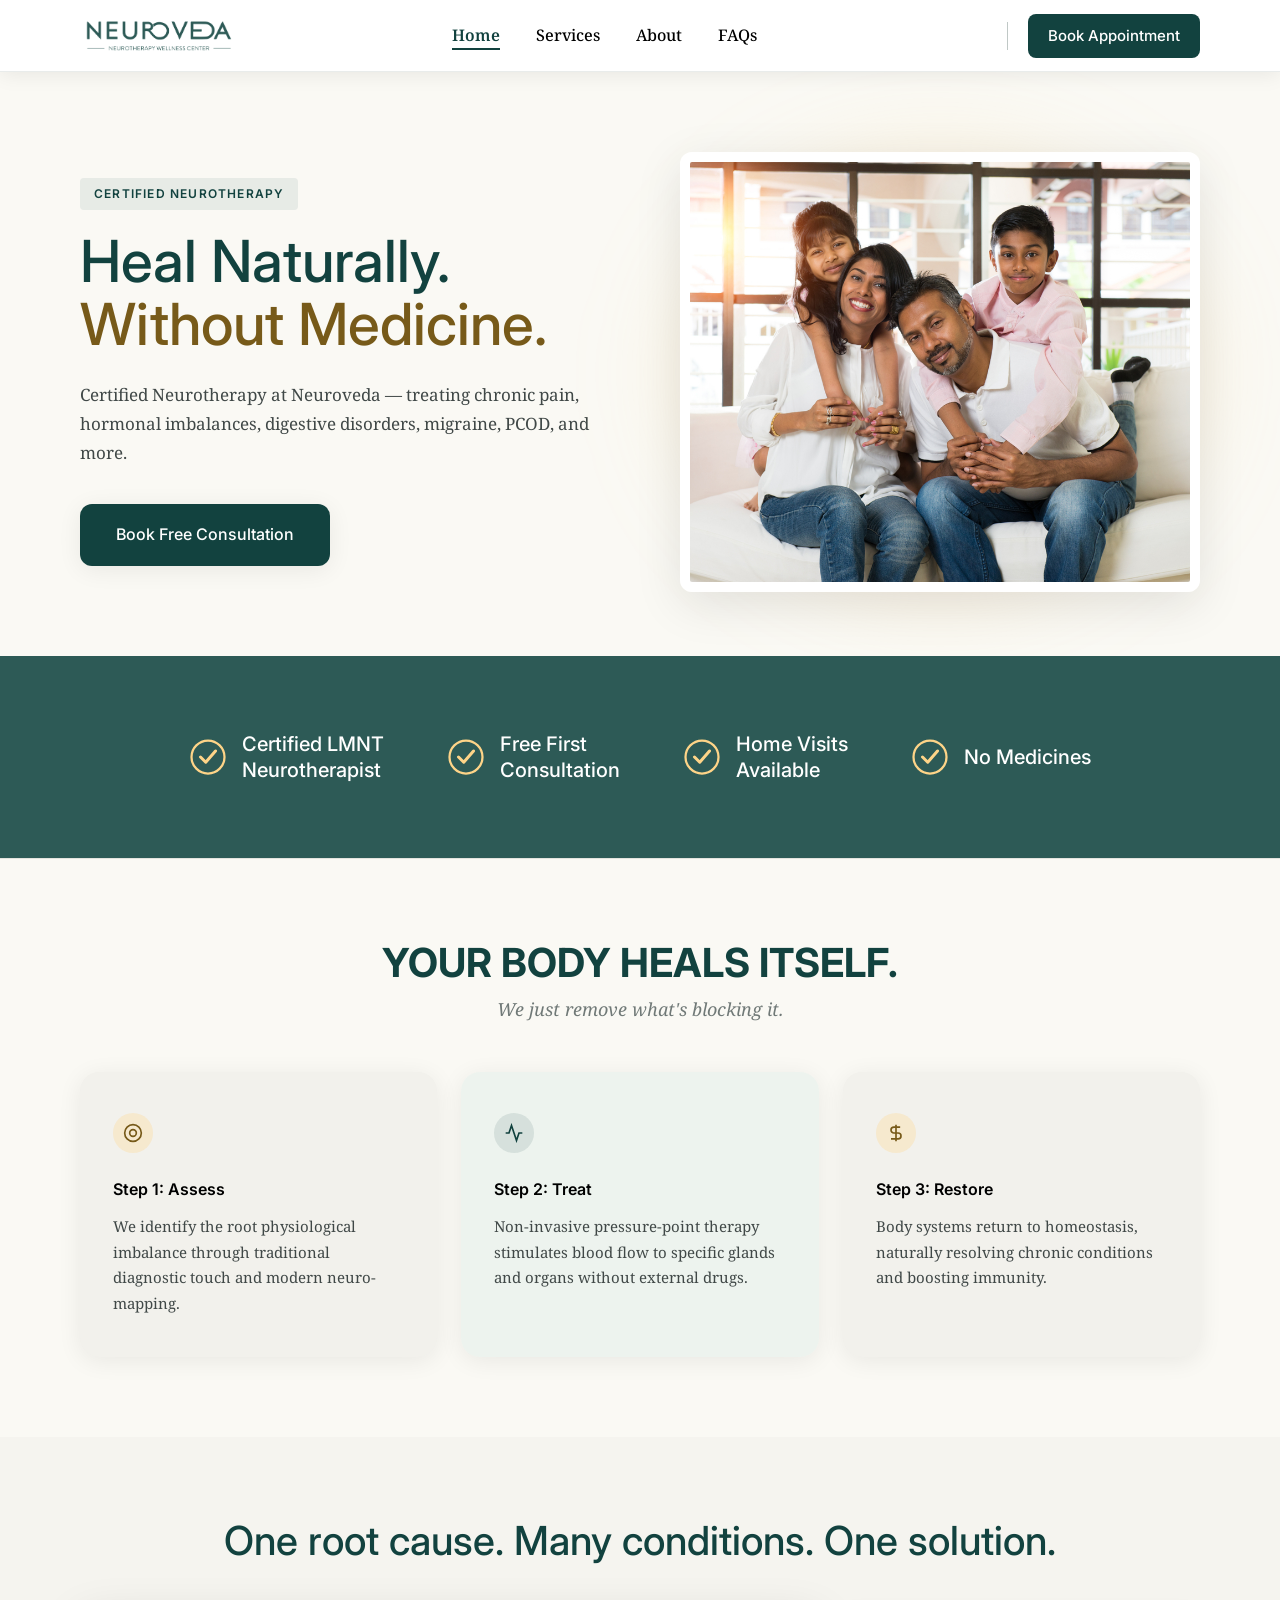
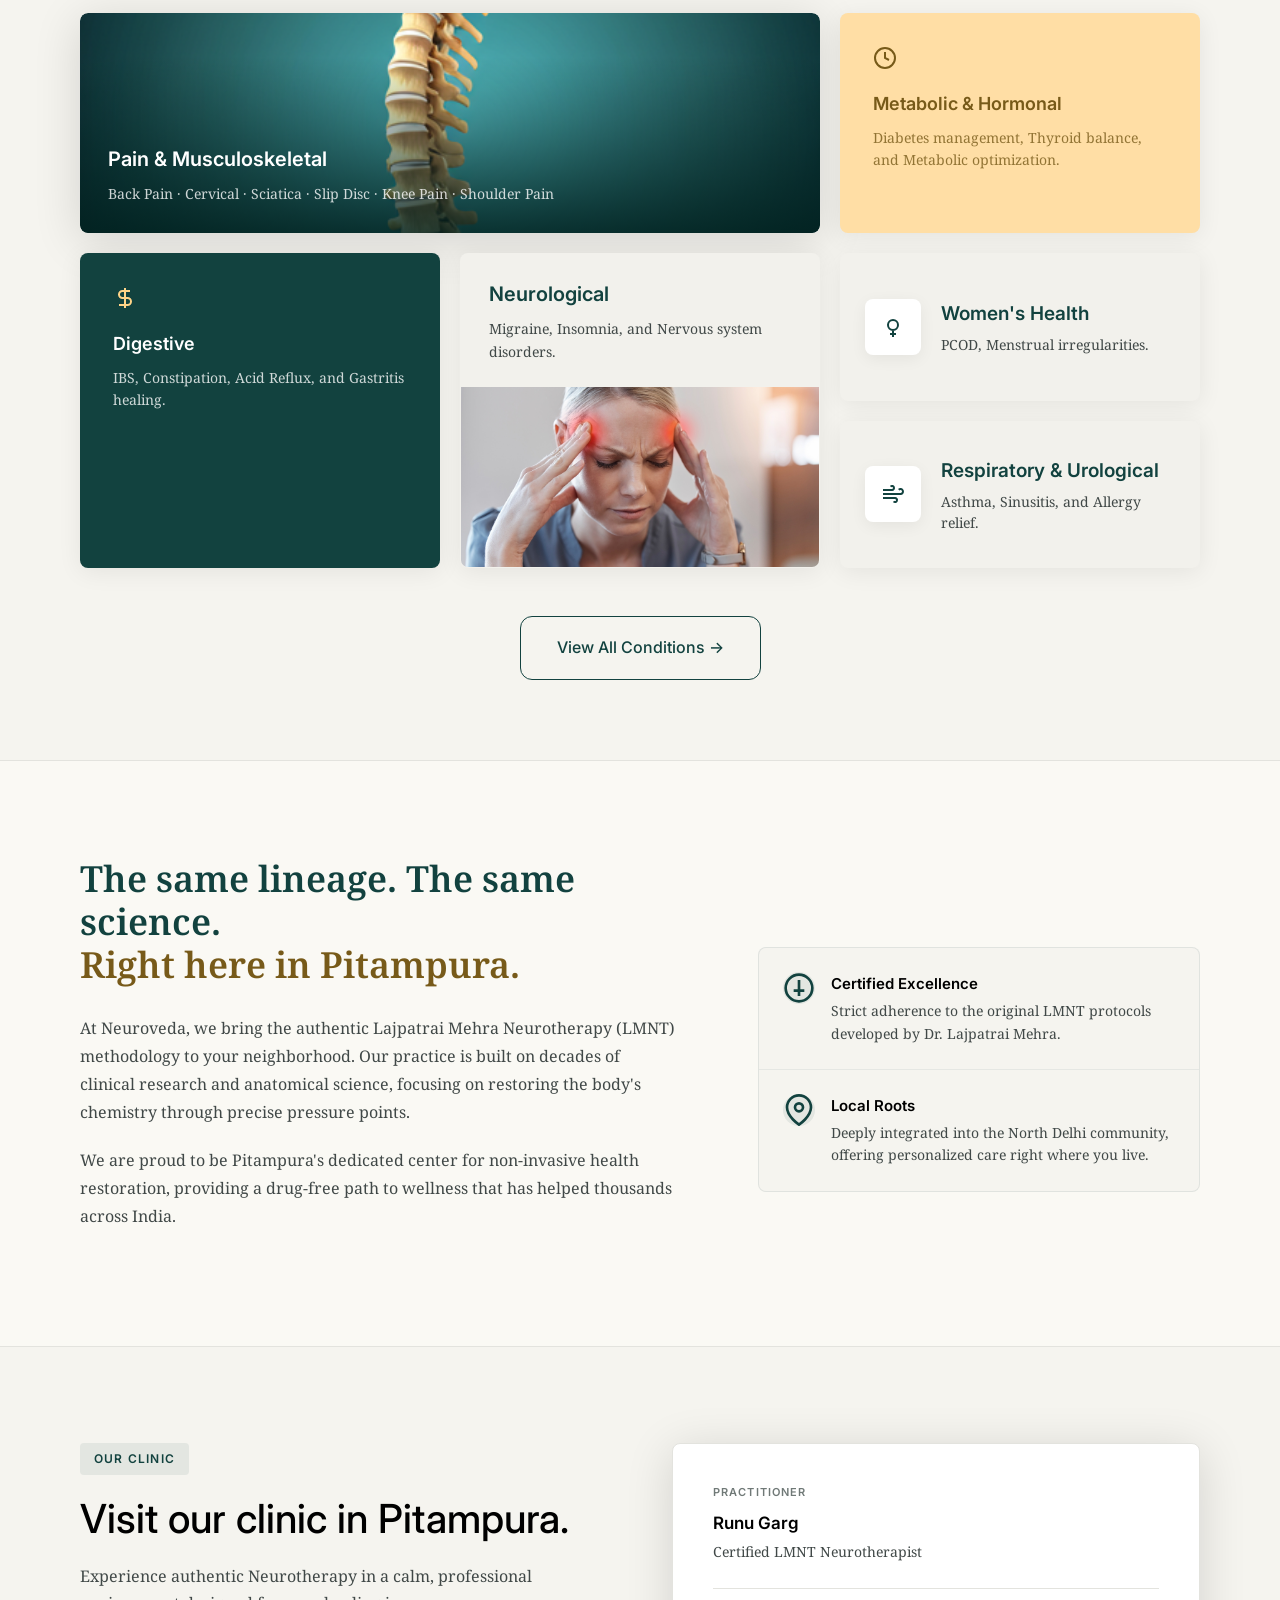
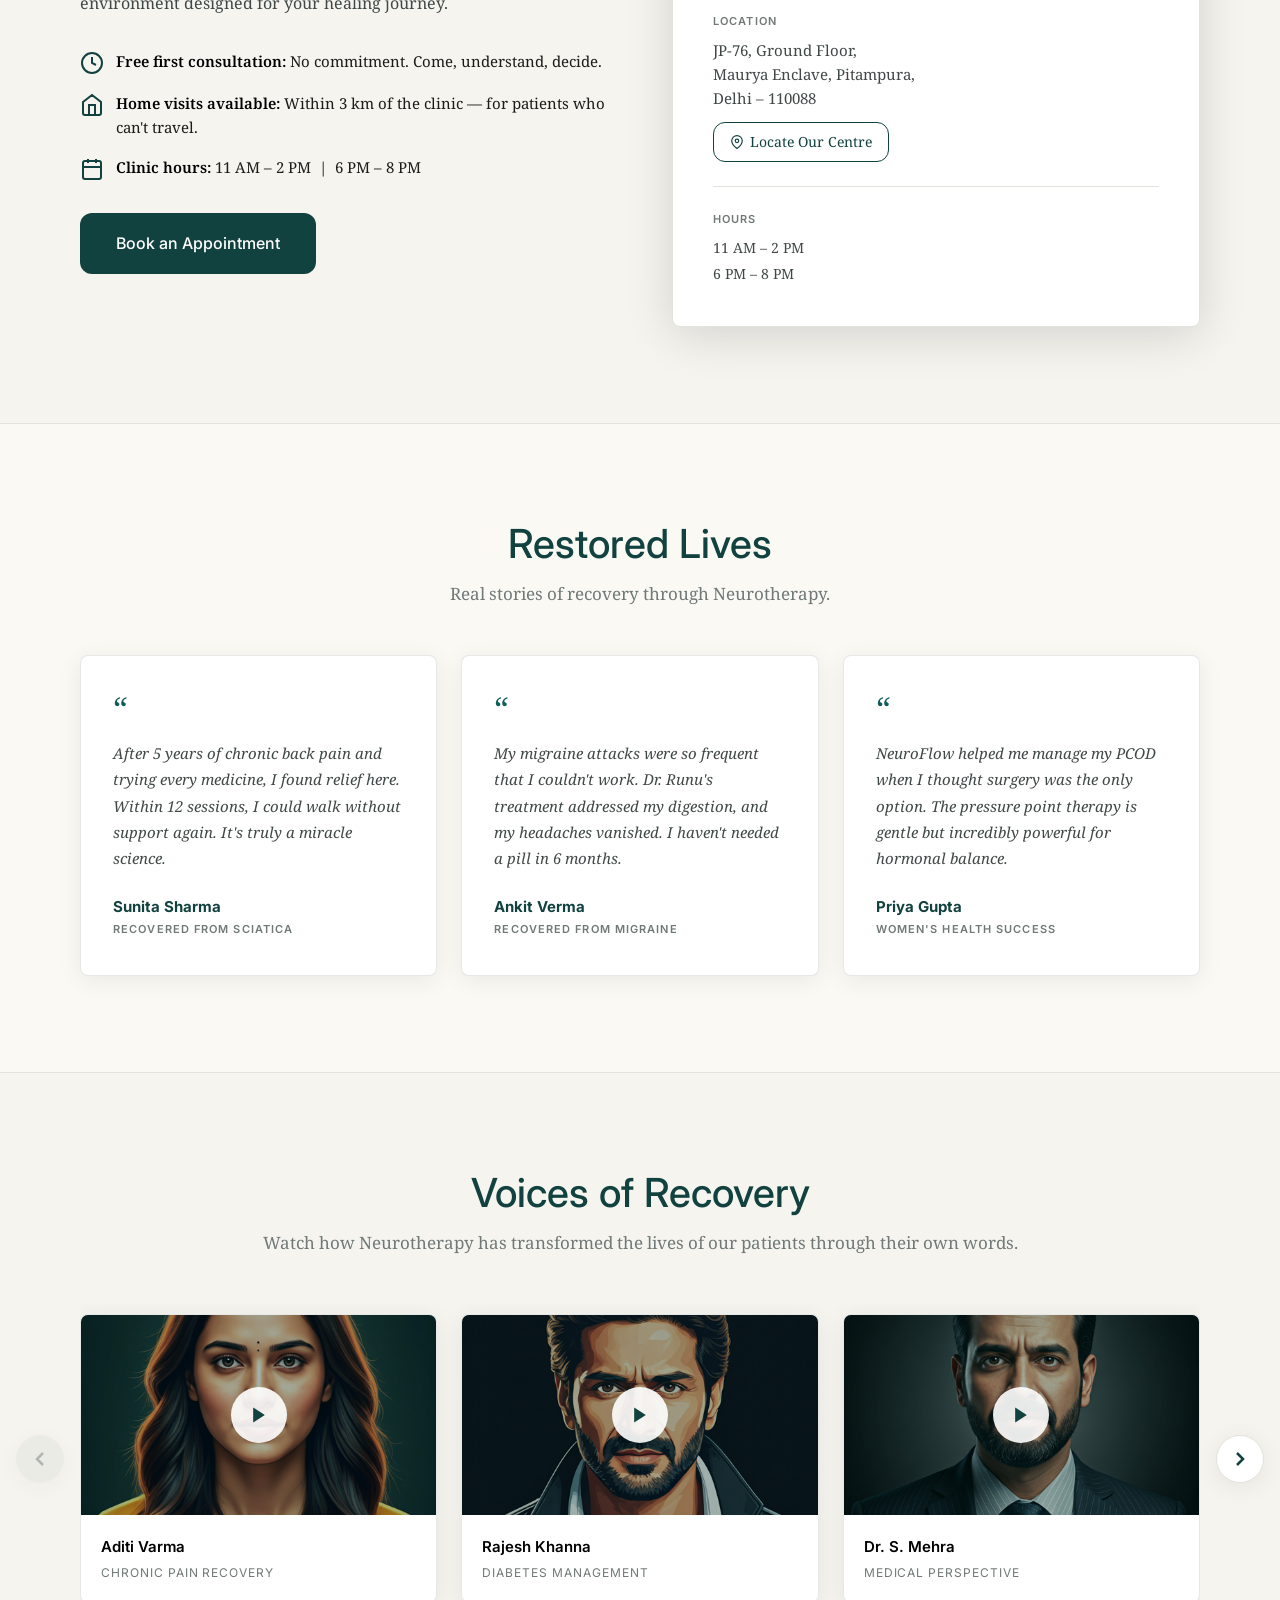
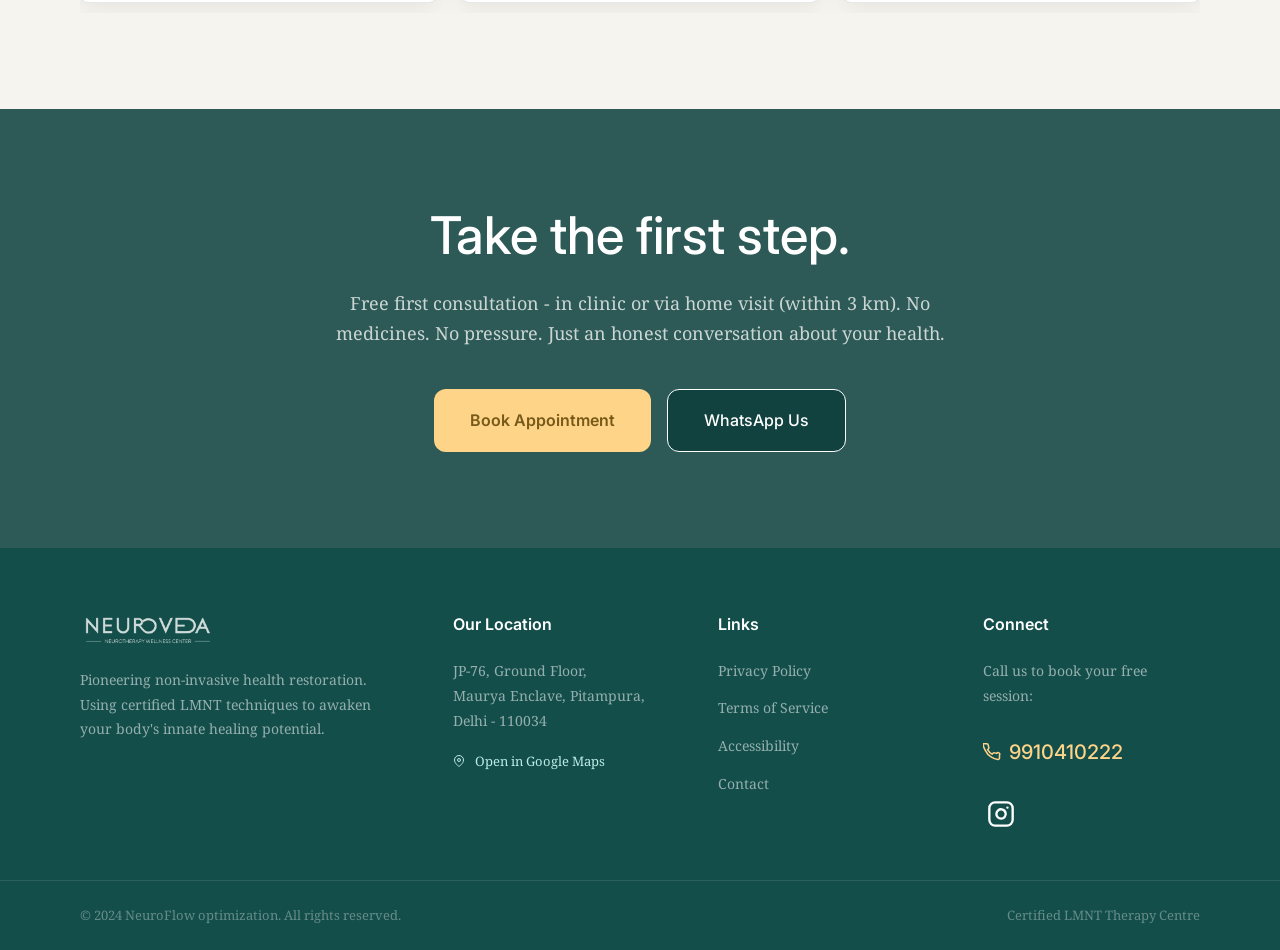
==== commit 39f224e6: "Initial commit" ====
--- a/index.html
+++ b/index.html
@@ -391,57 +391,103 @@
         our patients through their
         own words.</p>
     </div>
-    <div class="video-testimonials__grid">
-      <div class="video-card fade-up" onclick="openVideoModal('https://www.youtube.com/embed/dQw4w9WgXcQ')">
-        <div class="video-card__thumb">
-          <img src="images/video-thumb-1.png" alt="Patient testimonial video" />
-          <div class="video-card__play">
-            <div class="video-card__play-btn">
-              <svg viewBox="0 0 24 24">
-                <polygon points="5 3 19 12 5 21 5 3" />
-              </svg>
-            </div>
-          </div>
-        </div>
-        <div class="video-card__info">
-          <div class="video-card__name">Aditi Varma</div>
-          <div class="video-card__tag">Chronic Pain Recovery</div>
-        </div>
-      </div>
-      <div class="video-card fade-up" style="transition-delay:0.1s;"
-        onclick="openVideoModal('https://www.youtube.com/embed/dQw4w9WgXcQ')">
-        <div class="video-card__thumb">
-          <img src="images/video-thumb-2.png" alt="Patient testimonial video" />
-          <div class="video-card__play">
-            <div class="video-card__play-btn">
-              <svg viewBox="0 0 24 24">
-                <polygon points="5 3 19 12 5 21 5 3" />
-              </svg>
-            </div>
-          </div>
-        </div>
-        <div class="video-card__info">
-          <div class="video-card__name">Rajesh Khanna</div>
-          <div class="video-card__tag">Diabetes Management</div>
-        </div>
-      </div>
-      <div class="video-card fade-up" style="transition-delay:0.2s;"
-        onclick="openVideoModal('https://www.youtube.com/embed/dQw4w9WgXcQ')">
-        <div class="video-card__thumb">
-          <img src="images/video-thumb-3.png" alt="Patient testimonial video" />
-          <div class="video-card__play">
-            <div class="video-card__play-btn">
-              <svg viewBox="0 0 24 24">
-                <polygon points="5 3 19 12 5 21 5 3" />
-              </svg>
-            </div>
-          </div>
-        </div>
-        <div class="video-card__info">
-          <div class="video-card__name">Dr. S. Mehra</div>
-          <div class="video-card__tag">Medical Perspective</div>
-        </div>
-      </div>
+    <div class="video-testimonials__slider-container fade-up">
+      <button class="slider-btn slider-btn--prev" id="videoPrev" aria-label="Previous slide">
+        <svg viewBox="0 0 24 24" fill="none" stroke="currentColor" stroke-width="2.5">
+          <path d="M15 18l-6-6 6-6" />
+        </svg>
+      </button>
+
+      <div class="video-testimonials__slider" id="videoSlider">
+        <div class="video-testimonials__grid">
+          <div class="video-card" onclick="openVideoModal('https://player.vimeo.com/video/1192773597?h=90347af6d4')">
+            <div class="video-card__thumb">
+              <img src="images/video-thumb-1.png" alt="Patient testimonial video" />
+              <div class="video-card__play">
+                <div class="video-card__play-btn">
+                  <svg viewBox="0 0 24 24">
+                    <polygon points="5 3 19 12 5 21 5 3" />
+                  </svg>
+                </div>
+              </div>
+            </div>
+            <div class="video-card__info">
+              <div class="video-card__name">Aditi Varma</div>
+              <div class="video-card__tag">Chronic Pain Recovery</div>
+            </div>
+          </div>
+          <div class="video-card" onclick="openVideoModal('https://player.vimeo.com/video/1192773683?h=c484dd7766')">
+            <div class="video-card__thumb">
+              <img src="images/video-thumb-2.png" alt="Patient testimonial video" />
+              <div class="video-card__play">
+                <div class="video-card__play-btn">
+                  <svg viewBox="0 0 24 24">
+                    <polygon points="5 3 19 12 5 21 5 3" />
+                  </svg>
+                </div>
+              </div>
+            </div>
+            <div class="video-card__info">
+              <div class="video-card__name">Rajesh Khanna</div>
+              <div class="video-card__tag">Diabetes Management</div>
+            </div>
+          </div>
+          <div class="video-card" onclick="openVideoModal('https://player.vimeo.com/video/1192773806?h=5834a62c98')">
+            <div class="video-card__thumb">
+              <img src="images/video-thumb-3.png" alt="Patient testimonial video" />
+              <div class="video-card__play">
+                <div class="video-card__play-btn">
+                  <svg viewBox="0 0 24 24">
+                    <polygon points="5 3 19 12 5 21 5 3" />
+                  </svg>
+                </div>
+              </div>
+            </div>
+            <div class="video-card__info">
+              <div class="video-card__name">Dr. S. Mehra</div>
+              <div class="video-card__tag">Medical Perspective</div>
+            </div>
+          </div>
+          <div class="video-card" onclick="openVideoModal('https://player.vimeo.com/video/1192773893?h=b16439d302')">
+            <div class="video-card__thumb">
+              <img src="images/video-thumb-4.png" alt="Patient testimonial video" />
+              <div class="video-card__play">
+                <div class="video-card__play-btn">
+                  <svg viewBox="0 0 24 24">
+                    <polygon points="5 3 19 12 5 21 5 3" />
+                  </svg>
+                </div>
+              </div>
+            </div>
+            <div class="video-card__info">
+              <div class="video-card__name">Manish Kapoor</div>
+              <div class="video-card__tag">Cervical Pain Relief</div>
+            </div>
+          </div>
+          <div class="video-card" onclick="openVideoModal('https://player.vimeo.com/video/1192774029?h=a8362ef17e')">
+            <div class="video-card__thumb">
+              <img src="images/video-thumb-5.png" alt="Patient testimonial video" />
+              <div class="video-card__play">
+                <div class="video-card__play-btn">
+                  <svg viewBox="0 0 24 24">
+                    <polygon points="5 3 19 12 5 21 5 3" />
+                  </svg>
+                </div>
+              </div>
+            </div>
+            <div class="video-card__info">
+              <div class="video-card__name">Sneha Reddy</div>
+              <div class="video-card__tag">Digestive Health Success</div>
+            </div>
+          </div>
+        </div>
+      </div>
+
+      <button class="slider-btn slider-btn--next" id="videoNext" aria-label="Next slide">
+        <svg viewBox="0 0 24 24" fill="none" stroke="currentColor" stroke-width="2.5">
+          <path d="M9 18l6-6-6-6" />
+        </svg>
+      </button>
     </div>
   </section>
 
--- a/style.css
+++ b/style.css
@@ -1202,13 +1202,22 @@
   font-family: 'Noto Serif', serif;
 }
 
-.video-testimonials__grid {
-  display: grid;
-  grid-template-columns: repeat(3, 1fr);
-  gap: 24px;
+.video-testimonials__slider-container {
+  position: relative;
   max-width: 1280px;
   margin: 0 auto;
   padding: 0 80px;
+}
+
+.video-testimonials__slider {
+  overflow: hidden;
+  padding: 10px 0;
+}
+
+.video-testimonials__grid {
+  display: flex;
+  gap: 24px;
+  transition: transform 0.5s cubic-bezier(0.25, 0.46, 0.45, 0.94);
 }
 
 .video-card {
@@ -1219,6 +1228,52 @@
   box-shadow: var(--shadow);
   transition: transform 0.2s, box-shadow 0.2s;
   cursor: pointer;
+  flex: 0 0 calc(33.333% - 16px);
+  min-width: 300px;
+}
+
+.slider-btn {
+  position: absolute;
+  top: 50%;
+  transform: translateY(-50%);
+  width: 48px;
+  height: 48px;
+  border-radius: 50%;
+  background: var(--text-light);
+  color: var(--primary);
+  display: flex;
+  align-items: center;
+  justify-content: center;
+  box-shadow: var(--shadow);
+  border: 1px solid var(--gray-lt);
+  z-index: 10;
+  transition: all 0.2s;
+}
+
+.slider-btn:hover {
+  background: var(--primary);
+  color: var(--text-light);
+  box-shadow: var(--shadow-lg);
+}
+
+.slider-btn:disabled {
+  opacity: 0.5;
+  cursor: not-allowed;
+  background: var(--gray-lt);
+  color: var(--text-muted);
+}
+
+.slider-btn--prev {
+  left: 16px;
+}
+
+.slider-btn--next {
+  right: 16px;
+}
+
+.slider-btn svg {
+  width: 24px;
+  height: 24px;
 }
 
 .video-card:hover {
@@ -2360,6 +2415,34 @@
     flex-direction: column;
     gap: 10px;
     text-align: center;
+  }
+
+  /* VIDEO TESTIMONIALS */
+  .video-testimonials__slider-container {
+    padding: 0 20px !important;
+  }
+
+  .video-testimonials__grid {
+    padding: 0 !important;
+    gap: 16px !important;
+  }
+
+  .video-card {
+    flex: 0 0 100% !important;
+    min-width: auto !important;
+  }
+
+  .slider-btn {
+    width: 36px;
+    height: 36px;
+  }
+
+  .slider-btn--prev {
+    left: 4px;
+  }
+
+  .slider-btn--next {
+    right: 4px;
   }
 }
 
@@ -3007,6 +3090,7 @@
 
 /* Global Hero padding overrides for mobile */
 @media (max-width: 768px) {
+
   .hero,
   .about-hero-section,
   .booking-hero,
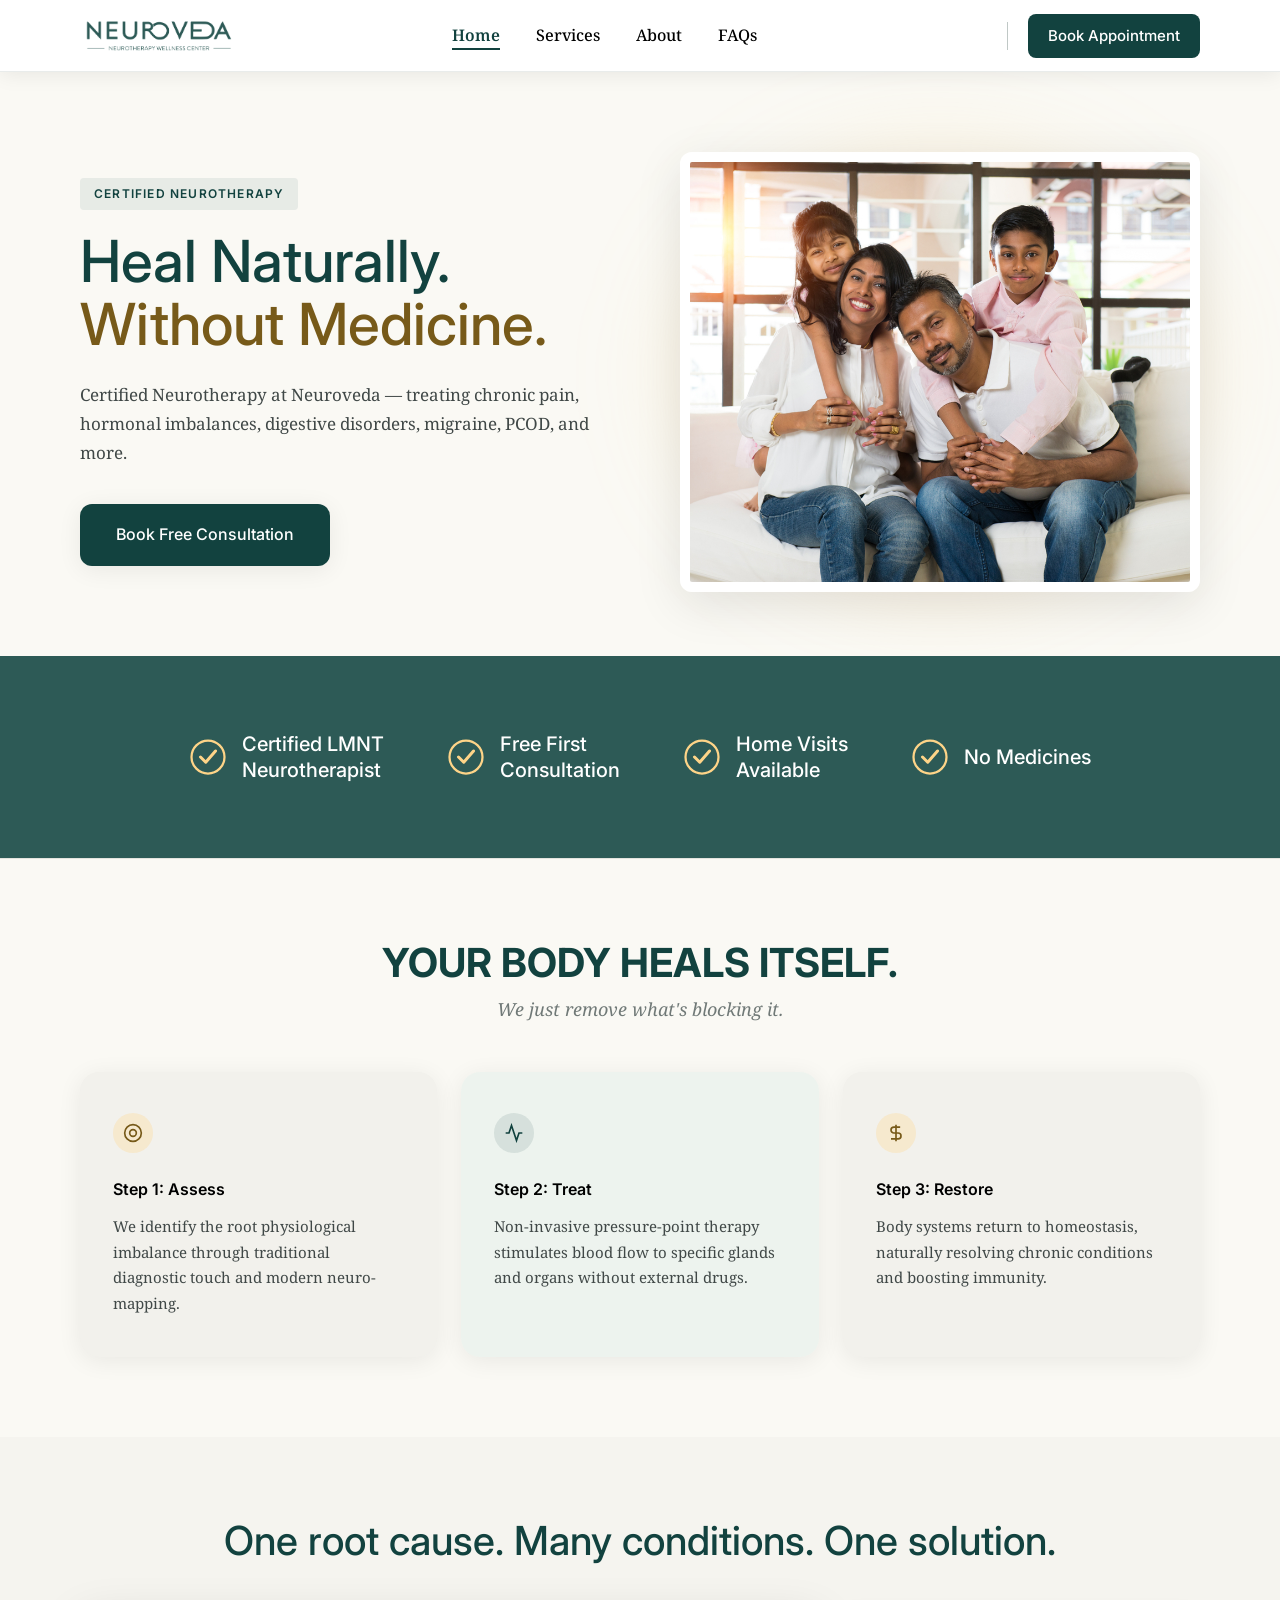
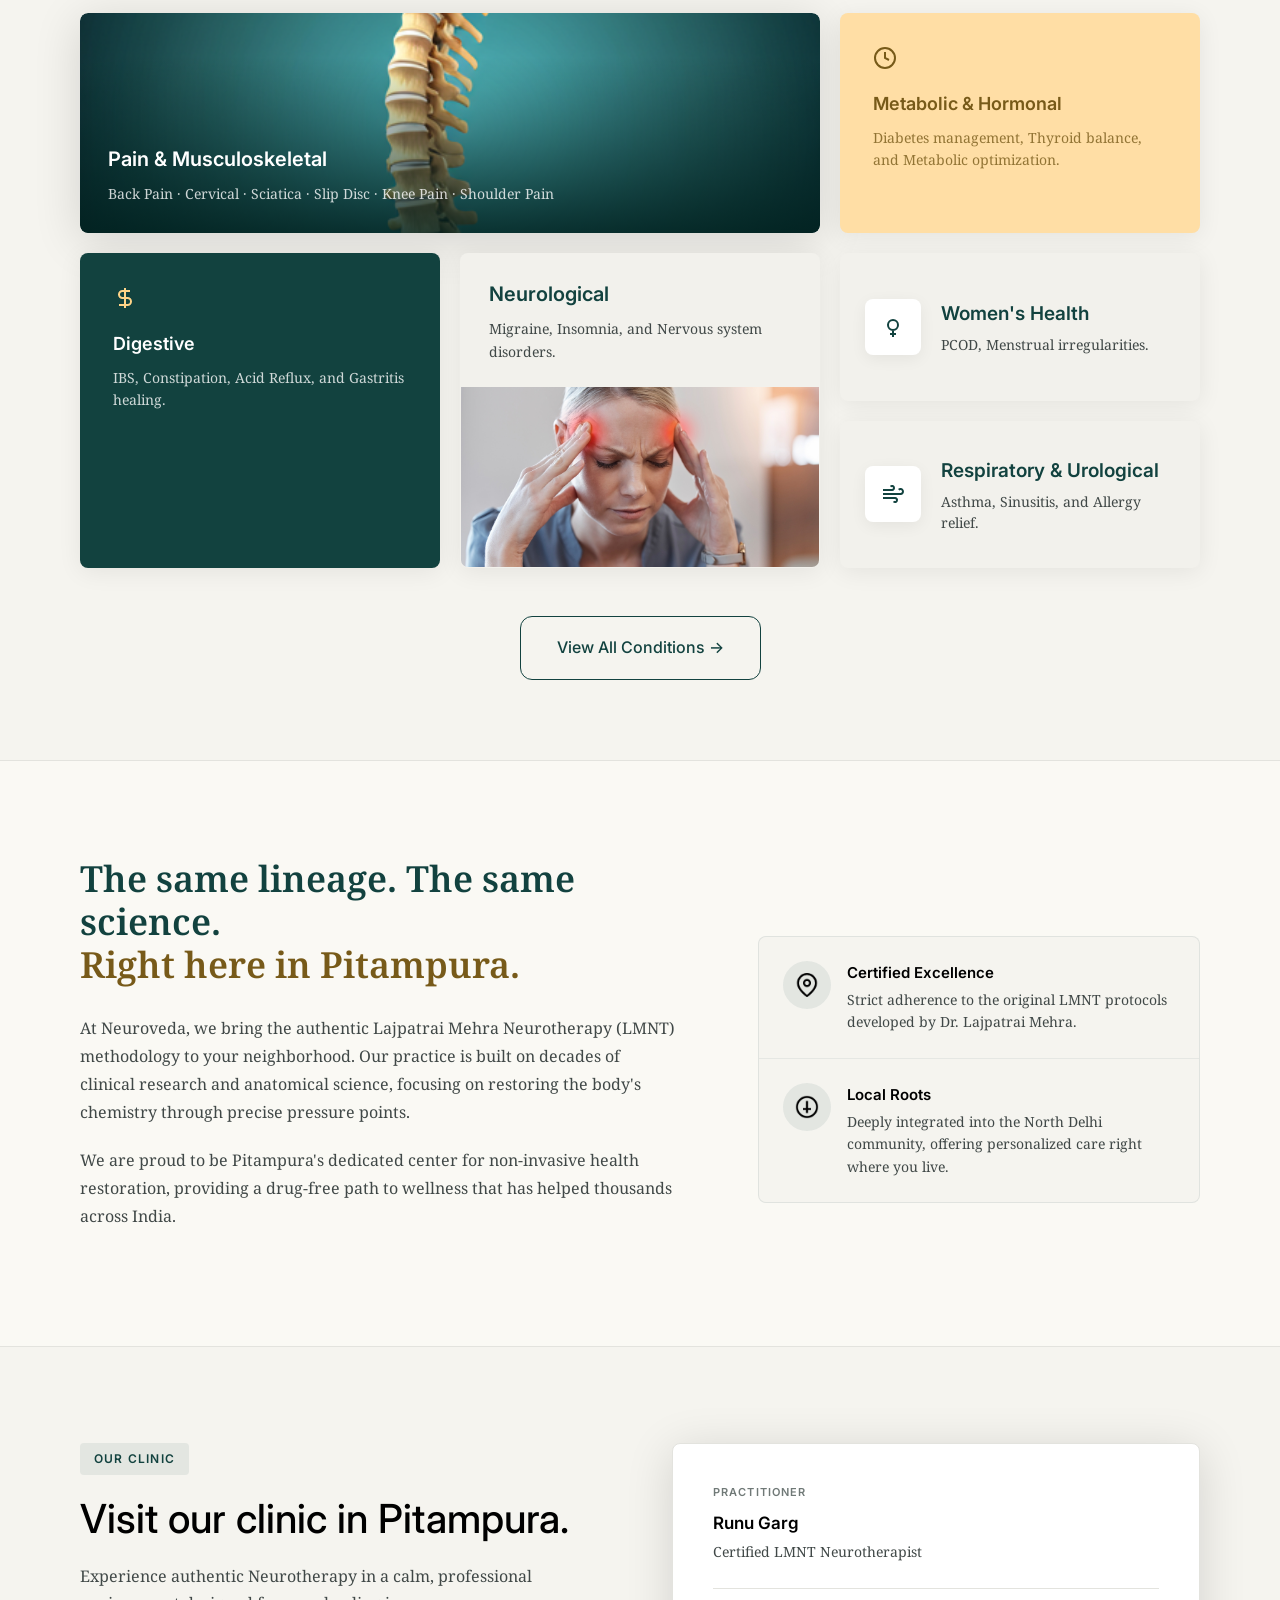
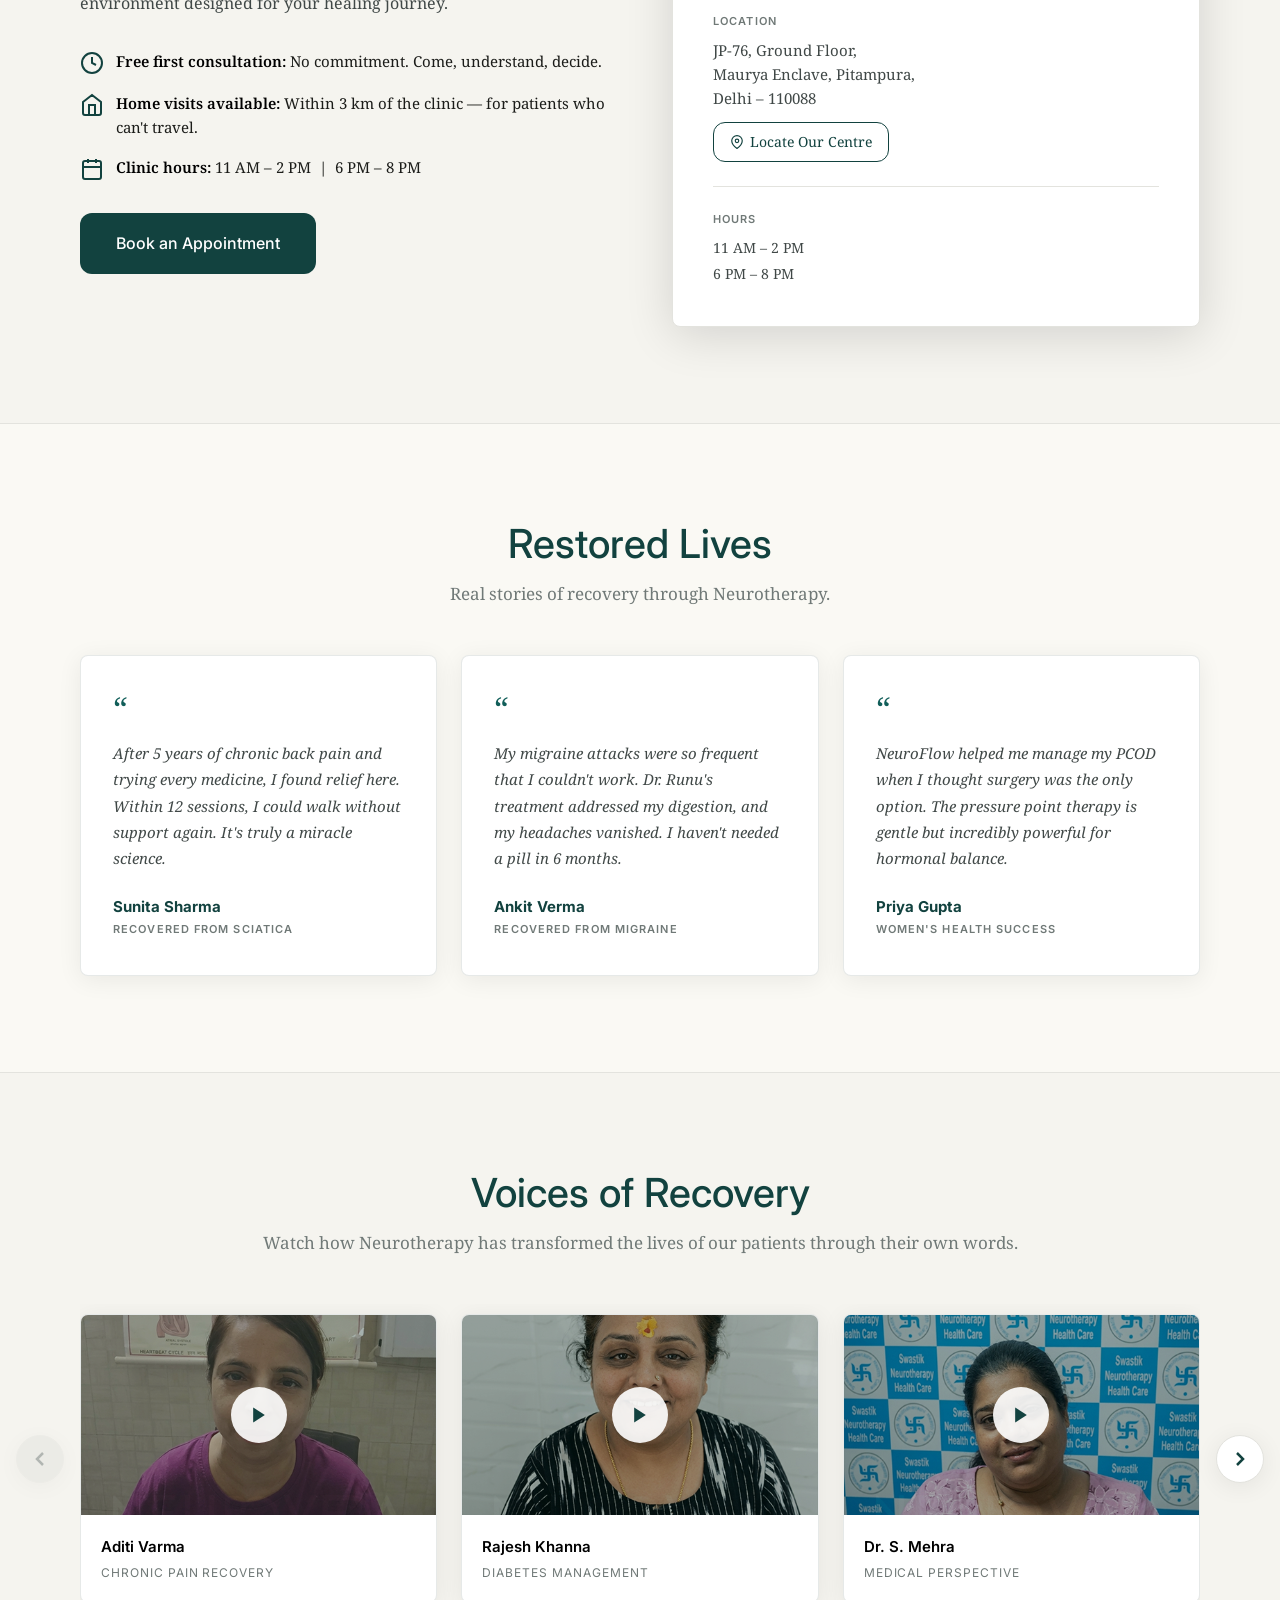
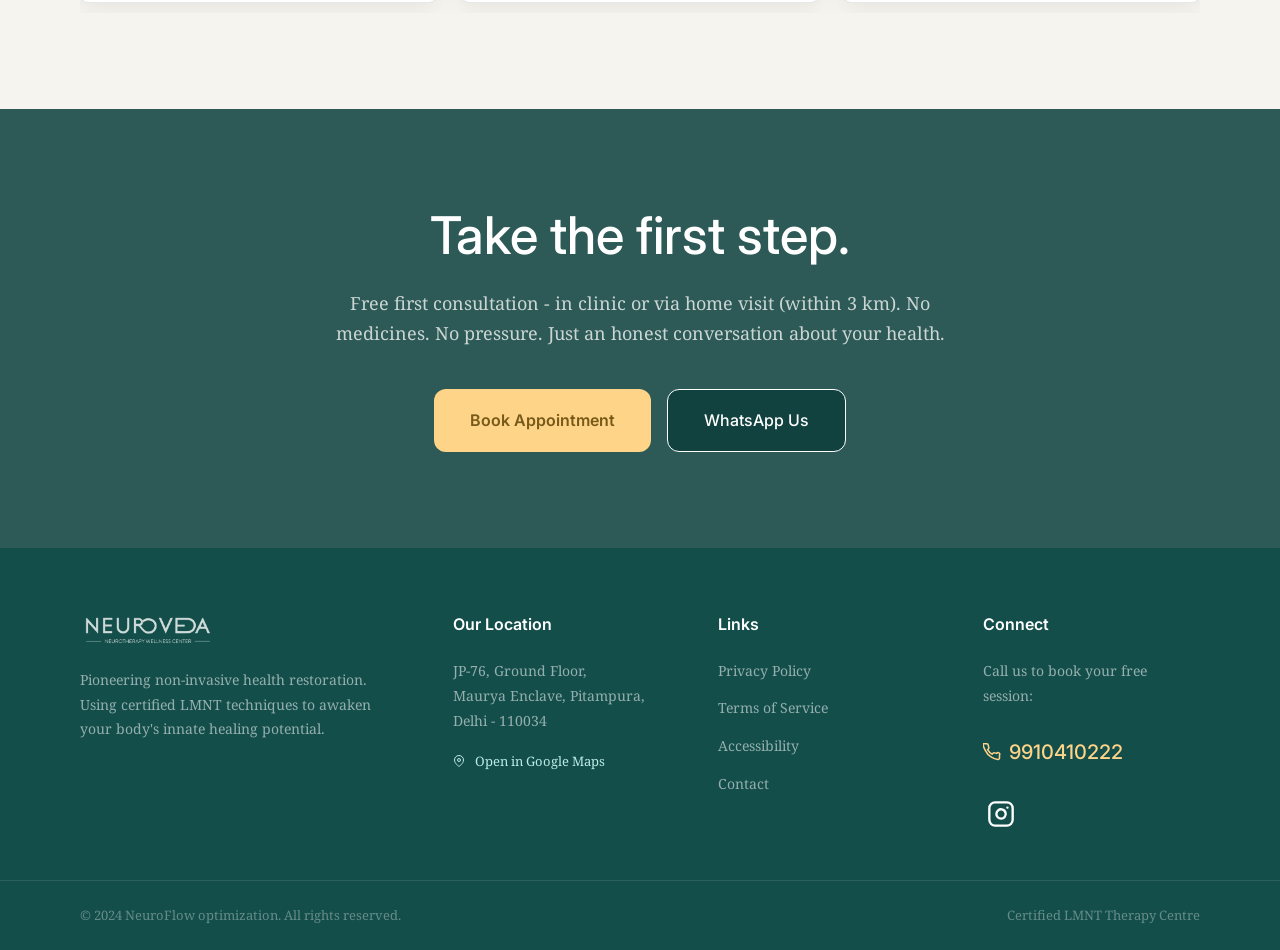
==== commit 017fb2a6: "Initial commit" ====
--- a/index.html
+++ b/index.html
@@ -248,10 +248,7 @@
         <div class="lineage__features">
           <div class="lineage__feature">
             <div class="lineage__feature-icon">
-              <svg viewBox="0 0 24 24" fill="none" stroke="currentColor" stroke-width="2">
-                <circle cx="12" cy="12" r="10" />
-                <path d="M12 6v12m-4-4h8" />
-              </svg>
+              <img src="images/Certified Excellence.png" alt="Certified Excellence icon" />
             </div>
             <div>
               <div class="lineage__feature-title">Certified Excellence</div>
@@ -261,10 +258,7 @@
           </div>
           <div class="lineage__feature">
             <div class="lineage__feature-icon">
-              <svg viewBox="0 0 24 24" fill="none" stroke="currentColor" stroke-width="2">
-                <path d="M21 10c0 7-9 13-9 13s-9-6-9-13a9 9 0 0118 0z" />
-                <circle cx="12" cy="10" r="3" />
-              </svg>
+              <img src="images/localroots.png" alt="Local Roots icon" />
             </div>
             <div>
               <div class="lineage__feature-title">Local Roots</div>
@@ -402,7 +396,7 @@
         <div class="video-testimonials__grid">
           <div class="video-card" onclick="openVideoModal('https://player.vimeo.com/video/1192773597?h=90347af6d4')">
             <div class="video-card__thumb">
-              <img src="images/video-thumb-1.png" alt="Patient testimonial video" />
+              <img src="images/1st.jpg.jpeg" alt="Patient testimonial video" />
               <div class="video-card__play">
                 <div class="video-card__play-btn">
                   <svg viewBox="0 0 24 24">
@@ -418,7 +412,7 @@
           </div>
           <div class="video-card" onclick="openVideoModal('https://player.vimeo.com/video/1192773683?h=c484dd7766')">
             <div class="video-card__thumb">
-              <img src="images/video-thumb-2.png" alt="Patient testimonial video" />
+              <img src="images/2nd review.jpg.jpeg" alt="Patient testimonial video" />
               <div class="video-card__play">
                 <div class="video-card__play-btn">
                   <svg viewBox="0 0 24 24">
@@ -434,7 +428,7 @@
           </div>
           <div class="video-card" onclick="openVideoModal('https://player.vimeo.com/video/1192773806?h=5834a62c98')">
             <div class="video-card__thumb">
-              <img src="images/video-thumb-3.png" alt="Patient testimonial video" />
+              <img src="images/3nd review.jpg.jpeg" alt="Patient testimonial video" />
               <div class="video-card__play">
                 <div class="video-card__play-btn">
                   <svg viewBox="0 0 24 24">
@@ -450,7 +444,7 @@
           </div>
           <div class="video-card" onclick="openVideoModal('https://player.vimeo.com/video/1192773893?h=b16439d302')">
             <div class="video-card__thumb">
-              <img src="images/video-thumb-4.png" alt="Patient testimonial video" />
+              <img src="images/4th.jpg.jpeg" alt="Patient testimonial video" />
               <div class="video-card__play">
                 <div class="video-card__play-btn">
                   <svg viewBox="0 0 24 24">
@@ -466,7 +460,7 @@
           </div>
           <div class="video-card" onclick="openVideoModal('https://player.vimeo.com/video/1192774029?h=a8362ef17e')">
             <div class="video-card__thumb">
-              <img src="images/video-thumb-5.png" alt="Patient testimonial video" />
+              <img src="images/5th.jpg.jpeg" alt="Patient testimonial video" />
               <div class="video-card__play">
                 <div class="video-card__play-btn">
                   <svg viewBox="0 0 24 24">
--- a/style.css
+++ b/style.css
@@ -936,9 +936,16 @@
   border-bottom: none;
 }
 
+.lineage__feature-icon svg,
+.lineage__feature-icon img {
+  width: 24px;
+  height: 24px;
+  object-fit: contain;
+}
+
 .lineage__feature-icon {
-  width: 32px;
-  height: 32px;
+  width: 48px;
+  height: 48px;
   flex-shrink: 0;
   background: rgba(18, 66, 63, 0.08);
   border-radius: 50%;
@@ -2672,8 +2679,8 @@
   content: '';
   position: absolute;
   inset: 0;
-  background: linear-gradient(180deg, transparent 35%, rgba(0, 20, 18, 0.82) 100%);
-  border-radius: 28px;
+  background: linear-gradient(180deg, transparent 40%, rgba(0, 20, 18, 0.88) 100%);
+  border-radius: inherit;
 }
 
 /* Ambient glow layer on gradient cards */
@@ -2690,11 +2697,11 @@
   bottom: 0;
   left: 0;
   right: 0;
-  padding: 22px 20px;
+  padding: 20px;
   z-index: 2;
   display: flex;
   flex-direction: column;
-  gap: 7px;
+  gap: 6px;
 }
 
 /* Glassmorphism pill tag */
@@ -3078,11 +3085,73 @@
   }
 
   .mg-card {
-    width: 200px;
-    height: 252px;
-    border-radius: 18px;
-  }
-
+    width: 180px;
+    height: 240px;
+    border-radius: 16px;
+  }
+
+  .mg-card__overlay {
+    padding: 12px;
+  }
+
+  .mg-card__tag {
+    font-size: 8px;
+    padding: 4px 10px;
+  }
+
+  /* STEP CARD MOBILE-ONLY ANIMATION */
+  .step-card.fade-up {
+    transform: translateX(-40px);
+    opacity: 0;
+    transition: opacity 0.8s cubic-bezier(0.2, 0.8, 0.2, 1), transform 0.8s cubic-bezier(0.2, 0.8, 0.2, 1);
+  }
+
+  .step-card.fade-up.visible {
+    transform: translateX(0);
+    opacity: 1;
+  }
+
+  .step-card.visible .step-card__icon {
+    animation: mobileIconBounce 0.6s cubic-bezier(0.34, 1.56, 0.64, 1) backwards;
+    animation-delay: 0.2s;
+  }
+
+  .step-card.visible .step-card__title {
+    animation: mobileTextSlide 0.5s ease-out backwards;
+    animation-delay: 0.3s;
+  }
+
+  .step-card.visible .step-card__body {
+    animation: mobileTextSlide 0.5s ease-out backwards;
+    animation-delay: 0.4s;
+  }
+}
+
+@keyframes mobileIconBounce {
+  from {
+    transform: scale(0);
+    opacity: 0;
+  }
+
+  to {
+    transform: scale(1);
+    opacity: 1;
+  }
+}
+
+@keyframes mobileTextSlide {
+  from {
+    transform: translateX(20px);
+    opacity: 0;
+  }
+
+  to {
+    transform: translateX(0);
+    opacity: 1;
+  }
+}
+
+@media (max-width: 768px) {
   .marquee-inner {
     gap: 14px;
   }
@@ -3100,4 +3169,37 @@
     padding-top: 48px !important;
     padding-bottom: 40px !important;
   }
+}
+
+@media (max-width: 768px) {
+  .step-card {
+    --active-text: var(--text-light);
+    --active-body: rgba(255, 255, 255, 0.75);
+    --active-icon-bg: rgba(255, 255, 255, 0.15);
+  }
+
+  .step-card:nth-child(1) {
+    --active-text: var(--gold-dark);
+    --active-body: rgba(119, 90, 25, 0.85);
+    --active-icon-bg: rgba(119, 90, 25, 0.12);
+  }
+
+  /* Fill layer state when active (triggered via scroll in JS) */
+  .step-card::before {
+    transform: scaleY(0);
+    transition: transform 0.6s cubic-bezier(0.2, 0.8, 0.2, 1);
+    transform-origin: bottom;
+  }
+
+  .step-card.active::before {
+    transform: scaleY(1);
+  }
+
+  /* Text/Icon states when active */
+  .step-card.active .step-card__title { color: var(--active-text) !important; }
+  .step-card.active .step-card__body { color: var(--active-body) !important; }
+  .step-card.active .step-card__icon { 
+    background: var(--active-icon-bg) !important; 
+    color: var(--active-text) !important; 
+  }
 }
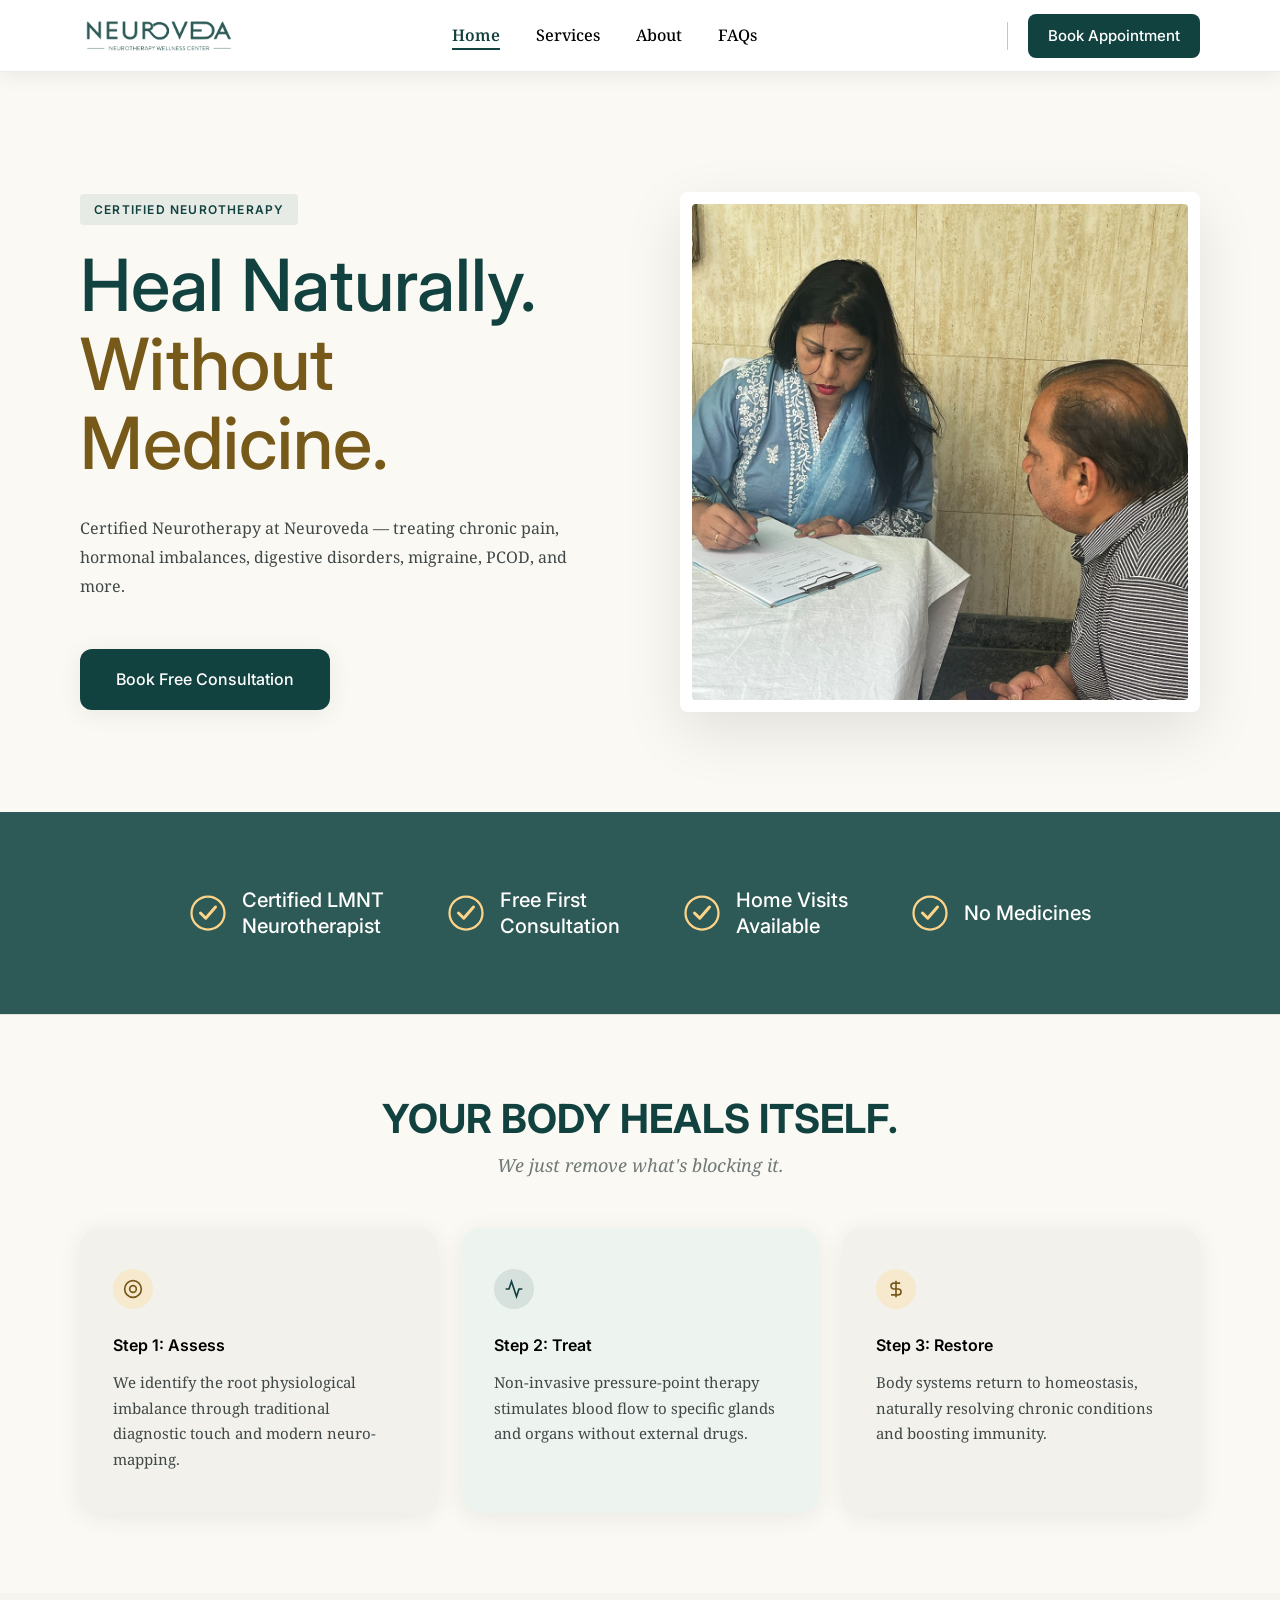
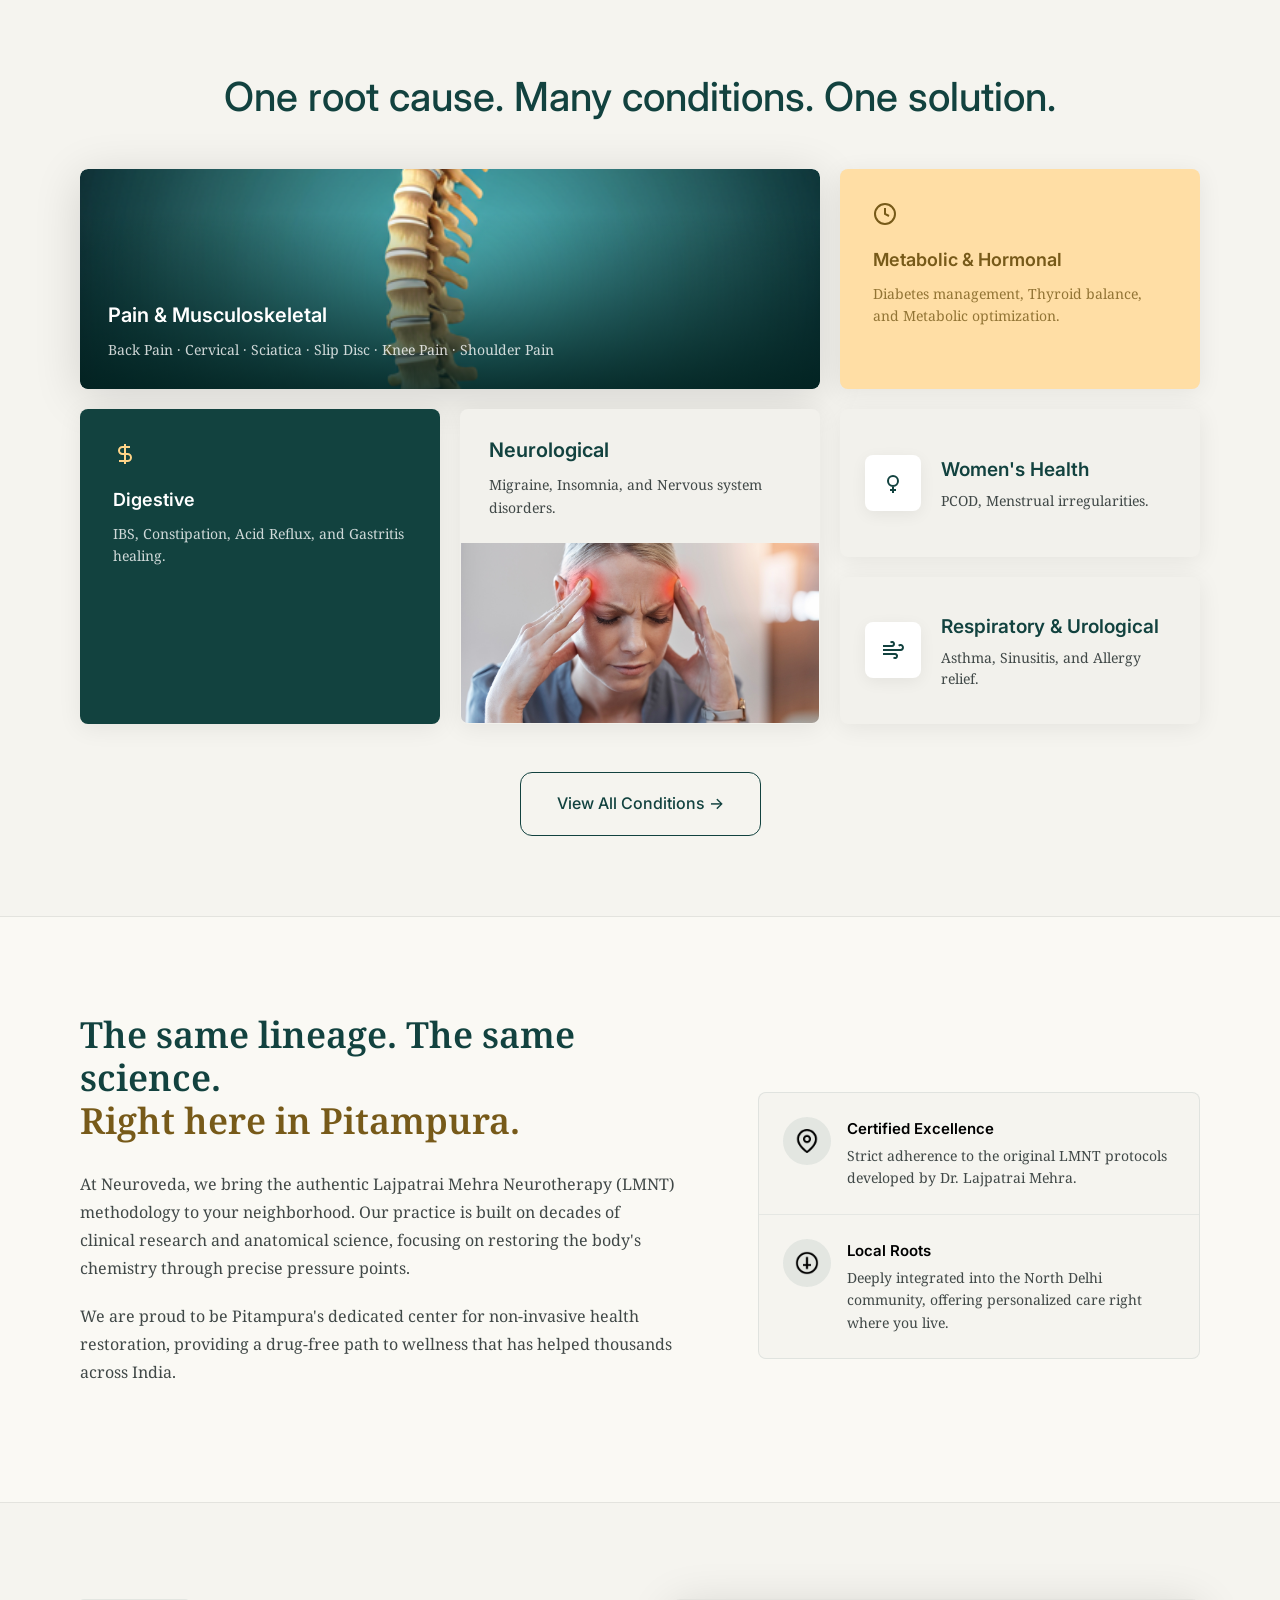
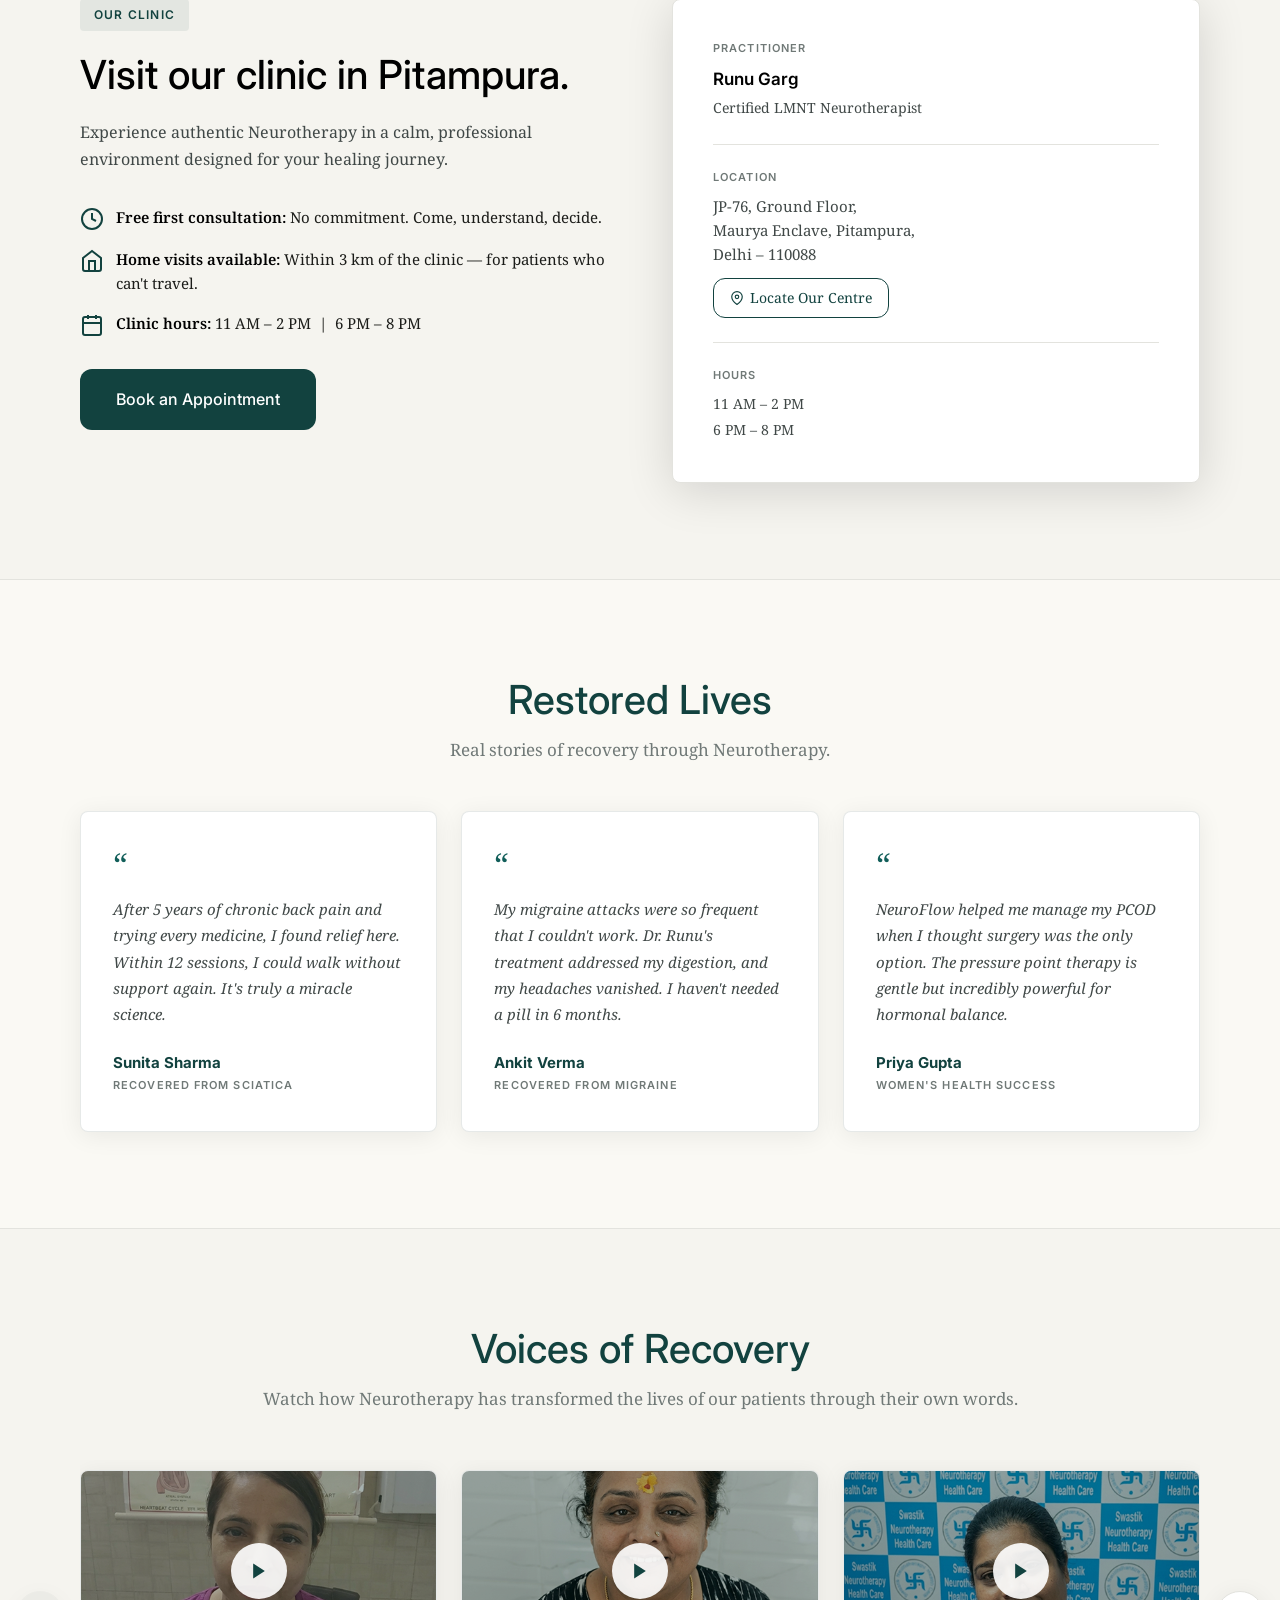
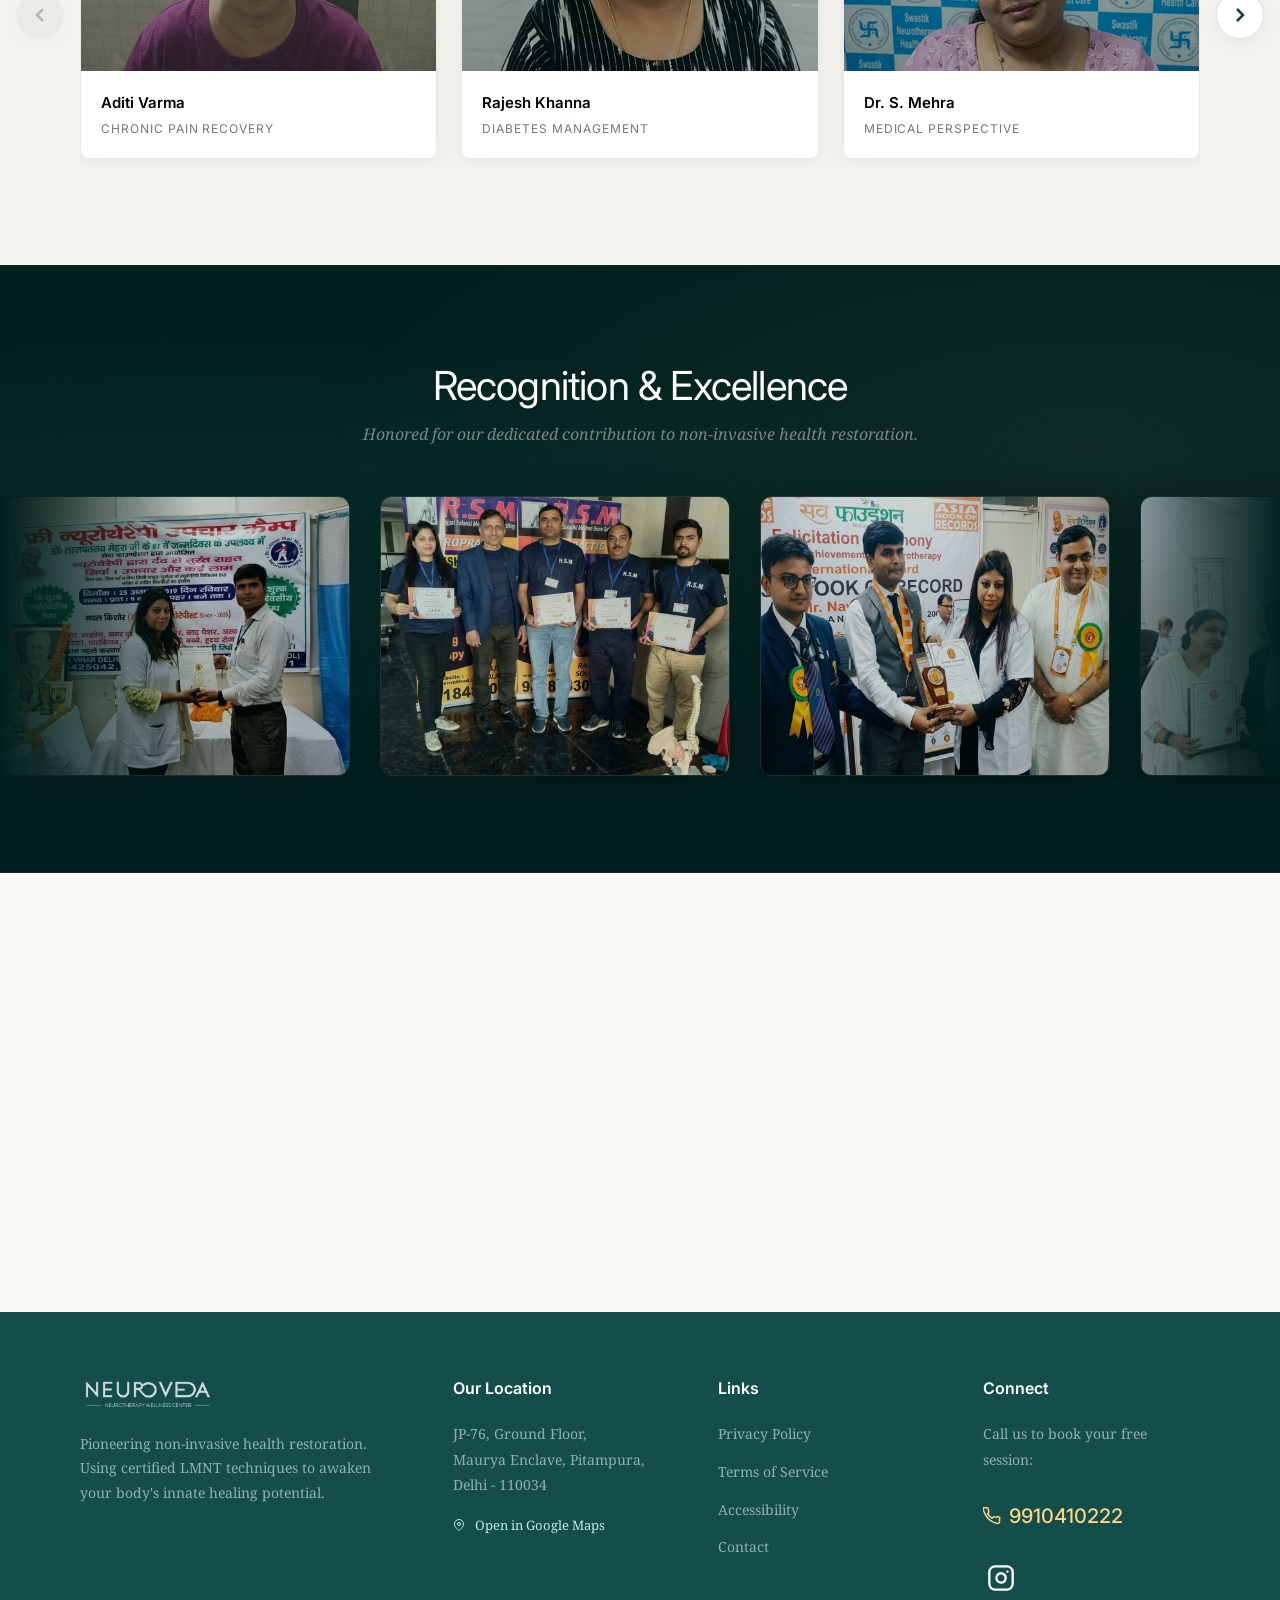
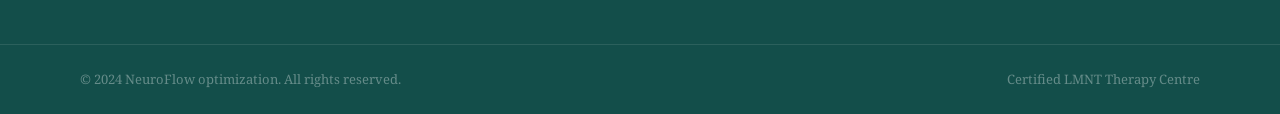
==== commit ffd98f64: "Initial commit" ====
--- a/index.html
+++ b/index.html
@@ -36,24 +36,23 @@
     </div>
   </nav>
 
-  <!-- ===================== HERO ===================== -->
-  <section class="hero">
+  <!-- ===================== HERO SECTION ===================== -->
+  <section class="hero fade-up">
     <div class="hero__inner">
-      <div class="hero__content fade-up">
+      <div class="hero__content">
         <div class="label">Certified Neurotherapy</div>
-        <h1 class="hero__heading">Heal Naturally.<br><span style="color: #775A19;">Without Medicine.</span></h1>
+        <h1 class="hero__heading">Heal Naturally.<br><span>Without Medicine.</span></h1>
         <p class="hero__sub">
-          Certified Neurotherapy at Neuroveda — treating chronic pain, hormonal
-          imbalances, digestive disorders, migraine, PCOD, and more.
+          Certified Neurotherapy at Neuroveda — treating chronic pain, hormonal imbalances, digestive disorders,
+          migraine, PCOD, and more.
         </p>
         <div class="hero__cta">
           <a href="contact.html" class="btn btn-primary btn-lg">Book Free Consultation</a>
         </div>
       </div>
-      <div class="hero__image fade-up" style="transition-delay:0.15s">
-        <div class="hero__image-glow"></div>
+      <div class="hero__image">
         <div class="hero__image-frame">
-          <img src="images/hero-session.jpeg" alt="Neurotherapy session at Neuroveda" />
+          <img src="images/Banner top image.jpg.jpeg" alt="Happy Family at Neuroveda">
         </div>
       </div>
     </div>
@@ -496,9 +495,31 @@
     </div>
   </div>
 
-
-
-  <!-- ===================== CTA SECTION ===================== -->
+  <!-- ===================== AWARDS GALLERY ===================== -->
+  <section class="awards-gallery fade-up">
+    <div class="awards-gallery__header" style="text-align: center; margin-bottom: 48px;">
+      <h2 class="awards-gallery__heading" style="color: #12423F; font-size: 32px; margin-bottom: 12px;">Recognition &
+        Excellence</h2>
+      <p class="awards-gallery__sub"
+        style="color: var(--text-muted); font-family: 'Noto Serif', serif; font-style: italic;">Honored for our
+        dedicated contribution to non-invasive health restoration.</p>
+    </div>
+    <div class="awards-gallery__inner">
+      <div class="awards-gallery__track">
+        <div class="award-item"><img src="images/award1.jpeg" alt="Neurotherapy Award Ceremony"></div>
+        <div class="award-item"><img src="images/award2.jpeg" alt="Clinical Excellence Recognition"></div>
+        <div class="award-item"><img src="images/award3.jpeg" alt="Asia Book of Records Achievement"></div>
+        <div class="award-item"><img src="images/award4.jpeg" alt="Certified Practitioner Felicitation"></div>
+        <!-- Duplicate for infinite scroll effect -->
+        <div class="award-item"><img src="images/award1.jpeg" alt="Neurotherapy Award Ceremony"></div>
+        <div class="award-item"><img src="images/award2.jpeg" alt="Clinical Excellence Recognition"></div>
+        <div class="award-item"><img src="images/award3.jpeg" alt="Asia Book of Records Achievement"></div>
+        <div class="award-item"><img src="images/award4.jpeg" alt="Certified Practitioner Felicitation"></div>
+      </div>
+    </div>
+  </section>
+
+
   <section class="cta-section fade-up">
     <div class="container">
       <h2 class="cta-section__heading">Take the first step.</h2>
--- a/style.css
+++ b/style.css
@@ -351,11 +351,44 @@
   transition: all 0.3s;
 }
 
+/* ---------- Hero Banner ---------- */
+.hero-banner {
+  position: relative;
+  background: url('images/hero-session.jpeg') no-repeat center center;
+  background-size: cover;
+  min-height: 600px;
+  padding: 120px 0;
+  display: flex;
+  align-items: center;
+  color: #fff;
+  overflow: hidden;
+}
+
+.hero-banner__overlay {
+  position: absolute;
+  inset: 0;
+  background: linear-gradient(90deg, rgba(18, 66, 63, 0.92) 0%, rgba(18, 66, 63, 0.75) 50%, rgba(18, 66, 63, 0.4) 100%);
+  z-index: 1;
+}
+
+.hero-banner__inner {
+  position: relative;
+  z-index: 2;
+  max-width: 1280px;
+  margin: 0 auto;
+  padding: 0 80px;
+  width: 100%;
+}
+
+.hero-banner__content {
+  max-width: 720px;
+}
 /* ---------- Hero Section ---------- */
 .hero {
   background: var(--cream);
-  padding: 80px 0 64px;
+  padding: 120px 0 100px;
   overflow: hidden;
+  position: relative;
 }
 
 .hero__inner {
@@ -368,71 +401,133 @@
   padding: 0 80px;
 }
 
+.hero__content {
+  max-width: 580px;
+}
+
 .hero__heading {
-  font-size: 58px;
+  font-size: 72px;
   font-weight: 500;
+  color: var(--primary);
   line-height: 1.1;
-  color: var(--primary);
-  margin-bottom: 24px;
-}
-
-.hero__heading em {
-  font-style: normal;
-  display: block;
-  color: var(--heading);
-}
-
-.hero__heading .accent {
-  display: block;
-  color: var(--primary);
+  margin-bottom: 32px;
+}
+
+.hero__heading span {
+  color: var(--gold-dark);
 }
 
 .hero__sub {
-  font-size: 17px;
+  font-size: 16px;
   color: var(--text-sec);
-  margin-bottom: 36px;
-  line-height: 1.7;
-}
-
-.hero__cta {
-  display: flex;
-  gap: 16px;
-  flex-wrap: wrap;
+  line-height: 1.8;
+  margin-bottom: 48px;
+  font-family: 'Noto Serif', serif;
+  max-width: 520px;
 }
 
 .hero__image {
-  position: relative;
-  display: flex;
-  align-items: center;
-  justify-content: center;
-}
-
-.hero__image-glow {
-  position: absolute;
-  width: 110%;
-  height: 110%;
-  top: -5%;
-  left: -5%;
-  background: radial-gradient(ellipse at center, rgba(254, 220, 160, 0.72) 0%, rgba(254, 212, 136, 0.3) 45%, rgba(250, 249, 244, 0) 72%);
-  z-index: 0;
-  filter: blur(48px);
-  border-radius: 50%;
+  display: flex;
+  justify-content: flex-end;
 }
 
 .hero__image-frame {
-  border-radius: var(--radius-md);
-  overflow: hidden;
-  border: 10px solid var(--text-light);
-  box-shadow: 0 12px 48px rgba(0, 0, 0, 0.10);
-  position: relative;
-  z-index: 1;
+  background: #fff;
+  padding: 12px;
+  border-radius: 8px;
+  box-shadow: 0 20px 60px rgba(0, 0, 0, 0.1);
+  width: 100%;
+  max-width: 600px;
 }
 
 .hero__image-frame img {
   width: 100%;
-  height: 420px;
-  object-fit: cover;
-}
+  height: auto;
+  border-radius: 4px;
+  display: block;
+}
+
+@media (max-width: 1100px) {
+  .hero__inner {
+    gap: 40px;
+  }
+  .hero__heading {
+    font-size: 56px;
+  }
+}
+
+@media (max-width: 768px) {
+  .hero {
+    padding: 80px 24px 60px;
+  }
+  .hero__inner {
+    grid-template-columns: 1fr;
+    text-align: left;
+    gap: 48px;
+    padding: 0;
+  }
+  .hero__content {
+    max-width: 100%;
+    display: flex;
+    flex-direction: column;
+    align-items: flex-start;
+  }
+  .hero__heading {
+    font-size: 38px;
+  }
+  .hero__sub {
+    font-size: 15px;
+    margin-bottom: 32px;
+  }
+  .hero__image {
+    justify-content: flex-start;
+  }
+  .hero__image-frame {
+    max-width: 100%;
+  }
+}
+
+.hero-banner__cta {
+  display: flex;
+  gap: 20px;
+  flex-wrap: wrap;
+}
+
+.btn-outline-light {
+  border: 1px solid rgba(255, 255, 255, 0.3);
+  color: #fff;
+  background: transparent;
+}
+
+.btn-outline-light:hover {
+  background: rgba(255, 255, 255, 0.1);
+  border-color: #fff;
+}
+
+@media (max-width: 768px) {
+  .hero-banner {
+    min-height: auto;
+    padding: 100px 0 80px;
+    background-position: 35% center;
+  }
+
+  .hero-banner__overlay {
+    background: linear-gradient(180deg, rgba(18, 66, 63, 0.85) 0%, rgba(18, 66, 63, 0.95) 100%);
+  }
+
+  .hero-banner__inner {
+    padding: 0 24px;
+  }
+
+  .hero-banner__heading {
+    font-size: 38px;
+  }
+
+  .hero-banner__sub {
+    font-size: 16px;
+  }
+}
+
 
 /* ---------- Trust Bar ---------- */
 .trust-bar {
@@ -2462,7 +2557,7 @@
   }
 
   .page-hero__heading {
-    font-size: 26px !important;
+    font-size: 22px !important;
   }
 
   .label {
@@ -2693,16 +2788,9 @@
 
 /* Tag + caption container */
 .mg-card__overlay {
-  position: absolute;
-  bottom: 0;
-  left: 0;
-  right: 0;
-  padding: 20px;
-  z-index: 2;
-  display: flex;
-  flex-direction: column;
-  gap: 6px;
-}
+  display: none;
+}
+
 
 /* Glassmorphism pill tag */
 .mg-card__tag {
@@ -2734,12 +2822,166 @@
 @media (prefers-reduced-motion: reduce) {
 
   .marquee-inner,
-  .marquee-inner--right {
+  .marquee-inner--right,
+  .awards-gallery__track {
     animation: none;
   }
 }
 
+/* ---------- Awards Gallery ---------- */
+.awards-gallery {
+  background: var(--dark);
+  padding: 96px 0;
+  overflow: hidden;
+  border-top: 1px solid rgba(255, 255, 255, 0.05);
+  border-bottom: 1px solid rgba(255, 255, 255, 0.05);
+  position: relative;
+}
+
+.awards-gallery::before {
+  content: '';
+  position: absolute;
+  inset: 0;
+  background:
+    radial-gradient(ellipse at 15% 50%, rgba(18, 66, 63, 0.45) 0%, transparent 55%),
+    radial-gradient(ellipse at 85% 30%, rgba(254, 212, 136, 0.06) 0%, transparent 50%);
+  pointer-events: none;
+  z-index: 0;
+}
+
+/* Edge masks */
+.awards-gallery__inner::before,
+.awards-gallery__inner::after {
+  content: '';
+  position: absolute;
+  top: 0;
+  bottom: 0;
+  width: 200px;
+  z-index: 3;
+  pointer-events: none;
+}
+
+.awards-gallery__inner::before {
+  left: 0;
+  background: linear-gradient(to right, var(--dark) 0%, rgba(0, 32, 30, 0) 100%);
+}
+
+.awards-gallery__inner::after {
+  right: 0;
+  background: linear-gradient(to left, var(--dark) 0%, rgba(0, 32, 30, 0) 100%);
+}
+
+.awards-gallery__header {
+  padding: 0 40px;
+  max-width: 800px;
+  margin: 0 auto 64px;
+  text-align: center;
+  position: relative;
+  z-index: 2;
+}
+
+.awards-gallery__heading {
+  color: var(--text-light) !important;
+  font-size: 40px !important;
+  font-weight: 400 !important;
+  letter-spacing: -0.02em;
+  margin-bottom: 12px;
+}
+
+.awards-gallery__sub {
+  color: rgba(255, 255, 255, 0.45) !important;
+  font-size: 16px;
+  font-family: 'Noto Serif', serif;
+  font-style: italic;
+}
+
+.awards-gallery__inner {
+  max-width: 100%;
+  position: relative;
+  z-index: 1;
+}
+
+.awards-gallery__track {
+  display: flex;
+  gap: 30px;
+  width: max-content;
+  animation: scrollAwards 60s linear infinite;
+  align-items: center;
+}
+
+.award-item {
+  flex-shrink: 0;
+  height: 280px;
+  width: 350px;
+  display: flex;
+  align-items: center;
+  justify-content: center;
+  opacity: 0.8;
+  transition: all 0.5s cubic-bezier(0.4, 0, 0.2, 1);
+  border-radius: var(--radius-md);
+  overflow: hidden;
+  box-shadow: 0 8px 40px rgba(0, 0, 0, 0.4);
+  border: 1px solid rgba(255, 255, 255, 0.1);
+}
+
+.award-item:hover {
+  opacity: 1;
+  transform: scale(1.05) translateY(-8px);
+  box-shadow: 0 20px 60px rgba(0, 0, 0, 0.6), 0 0 36px rgba(18, 66, 63, 0.35);
+  border-color: var(--teal-light);
+}
+
+.award-item img {
+  width: 100%;
+  height: 100%;
+  object-fit: cover;
+  transition: transform 0.6s ease;
+}
+
+.award-item:hover img {
+  transform: scale(1.1);
+}
+
+@keyframes scrollAwards {
+  0% {
+    transform: translateX(0);
+  }
+
+  100% {
+    transform: translateX(calc(-50% - 15px));
+  }
+}
+
+@media (max-width: 768px) {
+  .awards-gallery {
+    padding: 60px 0 20px !important;
+  }
+
+  .award-item {
+    height: 180px;
+    width: 240px;
+    box-shadow: 0 4px 20px rgba(0, 0, 0, 0.5);
+  }
+
+  .awards-gallery__track {
+    gap: 20px;
+    animation: scrollAwards 40s linear infinite;
+  }
+
+  .awards-gallery__inner::before,
+  .awards-gallery__inner::after {
+    width: 60px;
+    background: linear-gradient(to right, var(--dark) 0%, rgba(0, 32, 30, 0) 100%);
+  }
+
+  .awards-gallery__inner::after {
+    background: linear-gradient(to left, var(--dark) 0%, rgba(0, 32, 30, 0) 100%);
+  }
+}
+
 /* ---------- Responsive ---------- */
+
+
 @media (max-width: 1024px) {
 
   .container,
@@ -2952,6 +3194,11 @@
     padding: 0 24px;
   }
 
+  .video-testimonials {
+    padding: 60px 0 20px !important;
+  }
+
+
   .steps__header {
     margin-bottom: 24px;
     padding-bottom: 0;
@@ -3196,10 +3443,244 @@
   }
 
   /* Text/Icon states when active */
-  .step-card.active .step-card__title { color: var(--active-text) !important; }
-  .step-card.active .step-card__body { color: var(--active-body) !important; }
-  .step-card.active .step-card__icon { 
-    background: var(--active-icon-bg) !important; 
-    color: var(--active-text) !important; 
+  .step-card.active .step-card__title {
+    color: var(--active-text) !important;
+  }
+
+  .step-card.active .step-card__body {
+    color: var(--active-body) !important;
+  }
+
+  .step-card.active .step-card__icon {
+    background: var(--active-icon-bg) !important;
+  }
+}
+
+/* ---------- Legal / Content Pages ---------- */
+.legal-page {
+  padding: 120px 0 100px;
+  background: var(--cream);
+}
+
+.container--narrow {
+  max-width: 800px;
+  margin: 0 auto;
+}
+
+.legal-page h1 {
+  font-size: 48px;
+  color: var(--primary);
+  margin-bottom: 12px;
+  font-family: 'Inter', sans-serif;
+  font-weight: 500;
+}
+
+.legal-meta {
+  font-family: 'Inter', sans-serif;
+  font-size: 14px;
+  color: var(--text-muted);
+  margin-bottom: 48px;
+  padding-bottom: 24px;
+  border-bottom: 1px solid var(--gray-lt);
+}
+
+.legal-content h2 {
+  font-size: 24px;
+  color: var(--primary);
+  margin: 40px 0 16px;
+  font-family: 'Inter', sans-serif;
+}
+
+.legal-content h3 {
+  font-size: 18px;
+  color: var(--teal-mid);
+  margin: 24px 0 12px;
+  font-family: 'Inter', sans-serif;
+  font-weight: 600;
+}
+
+
+.legal-content p {
+  font-size: 16px;
+  color: var(--text-sec);
+  line-height: 1.8;
+  margin-bottom: 20px;
+}
+
+.legal-content ul {
+  margin-bottom: 24px;
+  padding-left: 20px;
+}
+
+.legal-content li {
+  font-size: 16px;
+  color: var(--text-sec);
+  line-height: 1.8;
+  margin-bottom: 12px;
+  position: relative;
+  list-style-type: disc;
+}
+
+.legal-content .contact-box {
+  margin-top: 60px;
+  padding: 40px;
+  background: var(--text-light);
+  border: 1px solid var(--gray-lt);
+  border-radius: var(--radius-md);
+  box-shadow: var(--shadow);
+}
+
+.legal-content .contact-box h3 {
+  margin-top: 0;
+  margin-bottom: 16px;
+  color: var(--primary);
+}
+
+@media (max-width: 1024px) {
+  .container {
+    padding: 0 40px;
+  }
+}
+
+/* ============================================================
+   FINAL MOBILE RESPONSIVE OPTIMIZATION (Comprehensive)
+   ============================================================ */
+
+@media (max-width: 768px) {
+  /* Global section spacing */
+  section {
+    padding: 64px 0 !important;
+  }
+
+  .container {
+    padding: 0 24px !important;
+  }
+
+  /* Typography scaling */
+  h2 {
+    font-size: 32px !important;
+    line-height: 1.2 !important;
+    margin-bottom: 12px !important;
+  }
+
+  .section-sub, 
+  .steps__sub, 
+  .conditions__sub, 
+  .video-testimonials__sub,
+  .awards-gallery__sub {
+    font-size: 15px !important;
+    margin-bottom: 32px !important;
+  }
+
+  /* Trust Bar refinement */
+  .trust-bar {
+    padding: 40px 0 !important;
+  }
+  
+  .trust-bar__inner {
+    grid-template-columns: 1fr !important;
+    gap: 24px !important;
+    text-align: left;
+    justify-items: start;
+  }
+
+  .trust-bar__item {
+    font-size: 16px !important;
+    width: 100%;
+    justify-content: flex-start;
+  }
+
+  /* Steps Grid spacing */
+  .steps__grid {
+    gap: 16px !important;
+  }
+
+  .step-card {
+    padding: 32px 24px !important;
+  }
+
+  /* Conditions Bento refinement */
+  .conditions__grid {
+    gap: 16px !important;
+  }
+
+  .cond-card {
+    padding: 24px !important;
+  }
+
+  .cond-card--image {
+    min-height: 200px !important;
+  }
+
+  /* Video Testimonials alignment */
+  .video-testimonials__header {
+    text-align: left !important;
+    padding: 0 24px 32px !important;
+  }
+
+  .video-testimonials__heading,
+  .video-testimonials__sub {
+    text-align: left !important;
+  }
+
+  /* CTA Section optimization */
+  .cta-section {
+    padding: 80px 24px !important;
+  }
+
+  .cta-section__heading {
+    font-size: 34px !important;
+    line-height: 1.2 !important;
+  }
+
+  .cta-section__body {
+    font-size: 16px !important;
+    margin-bottom: 32px !important;
+  }
+
+  .cta-section__btns {
+    flex-direction: column;
+    width: 100%;
+  }
+
+  .cta-section__btns .btn {
+    width: 100% !important;
+    justify-content: center;
+  }
+
+  /* Footer stacking */
+  .footer__grid {
+    grid-template-columns: 1fr !important;
+    gap: 40px !important;
+    padding: 0 24px 48px !important;
+  }
+
+  .footer__logo {
+    margin-bottom: 8px;
+  }
+
+  .footer__bottom {
+    flex-direction: column;
+    gap: 12px;
+    padding: 24px !important;
+    text-align: center;
+  }
+}
+
+@media (max-width: 480px) {
+  .hero__heading {
+    font-size: 32px !important;
+  }
+
+  .hero__sub {
+    font-size: 14px !important;
+  }
+
+  .label {
+    font-size: 10px !important;
+    padding: 4px 10px !important;
+  }
+}
+ne-height: 1.6;
   }
 }
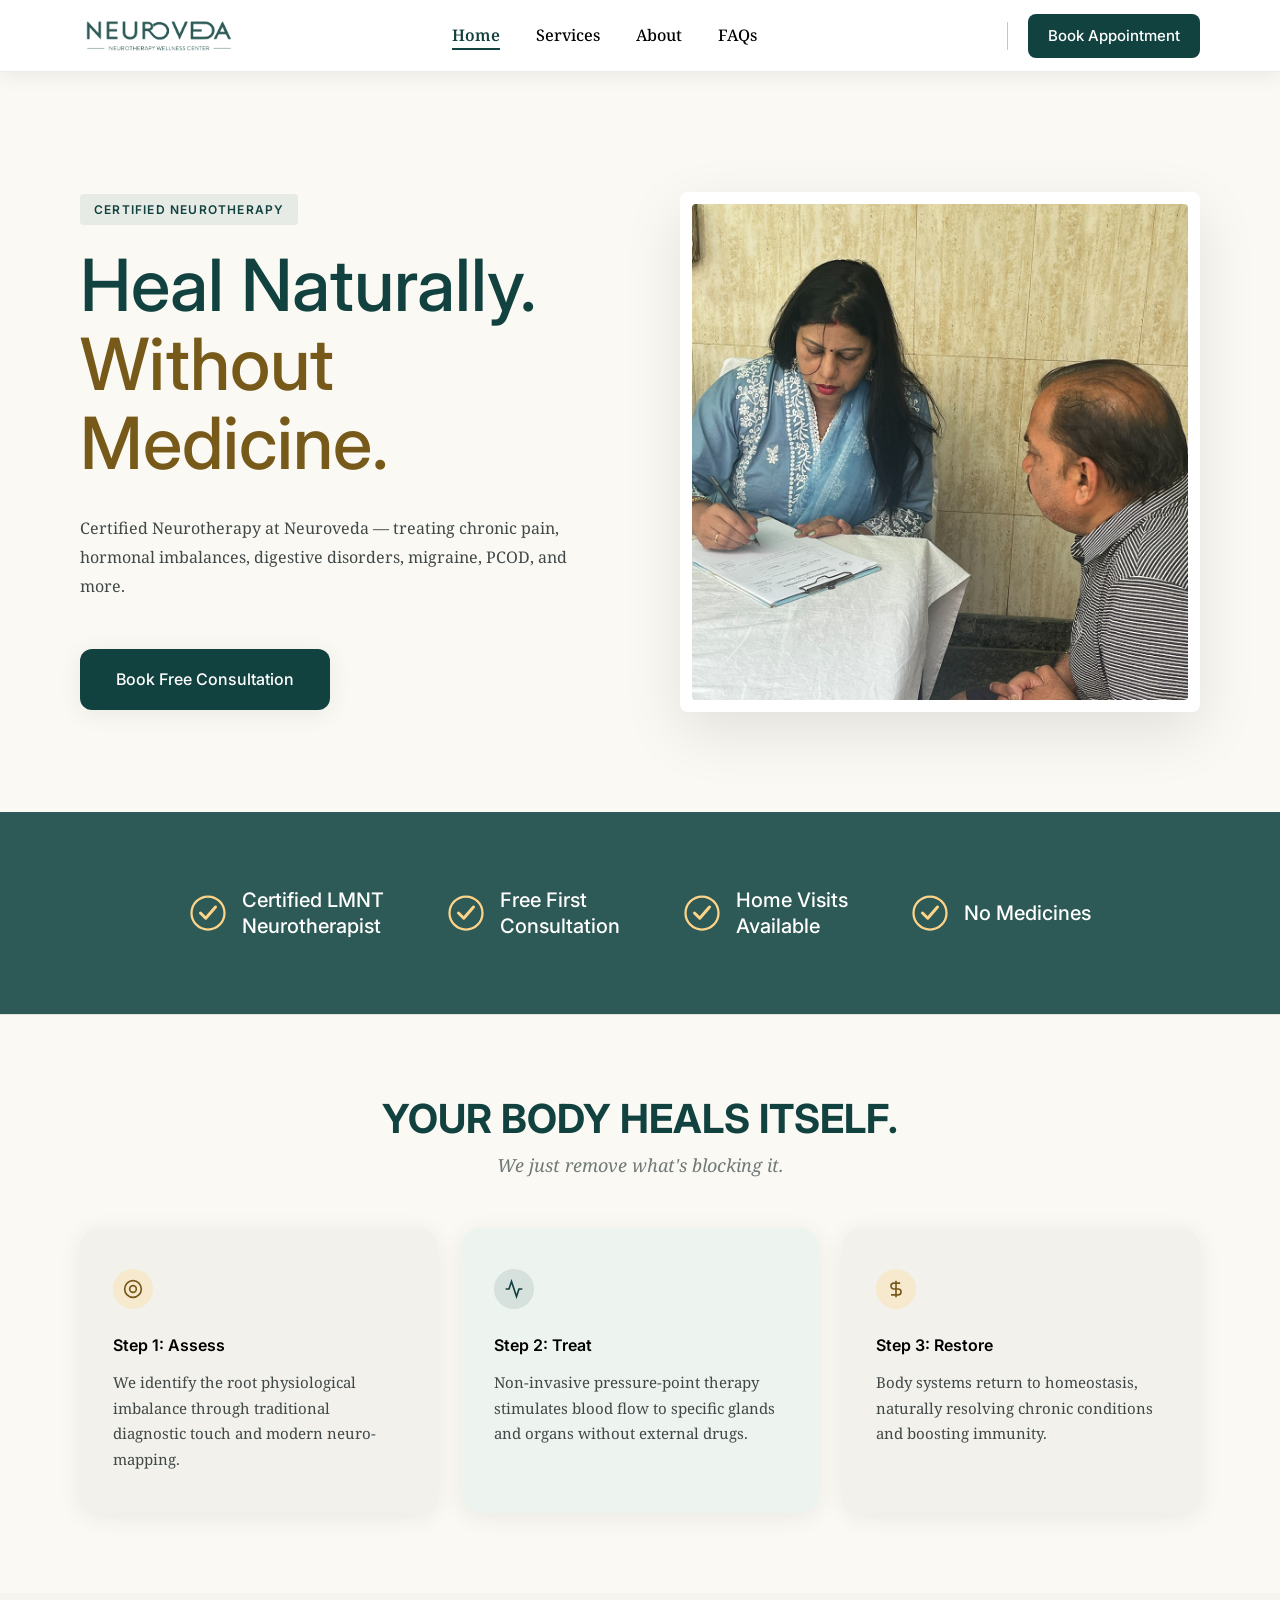
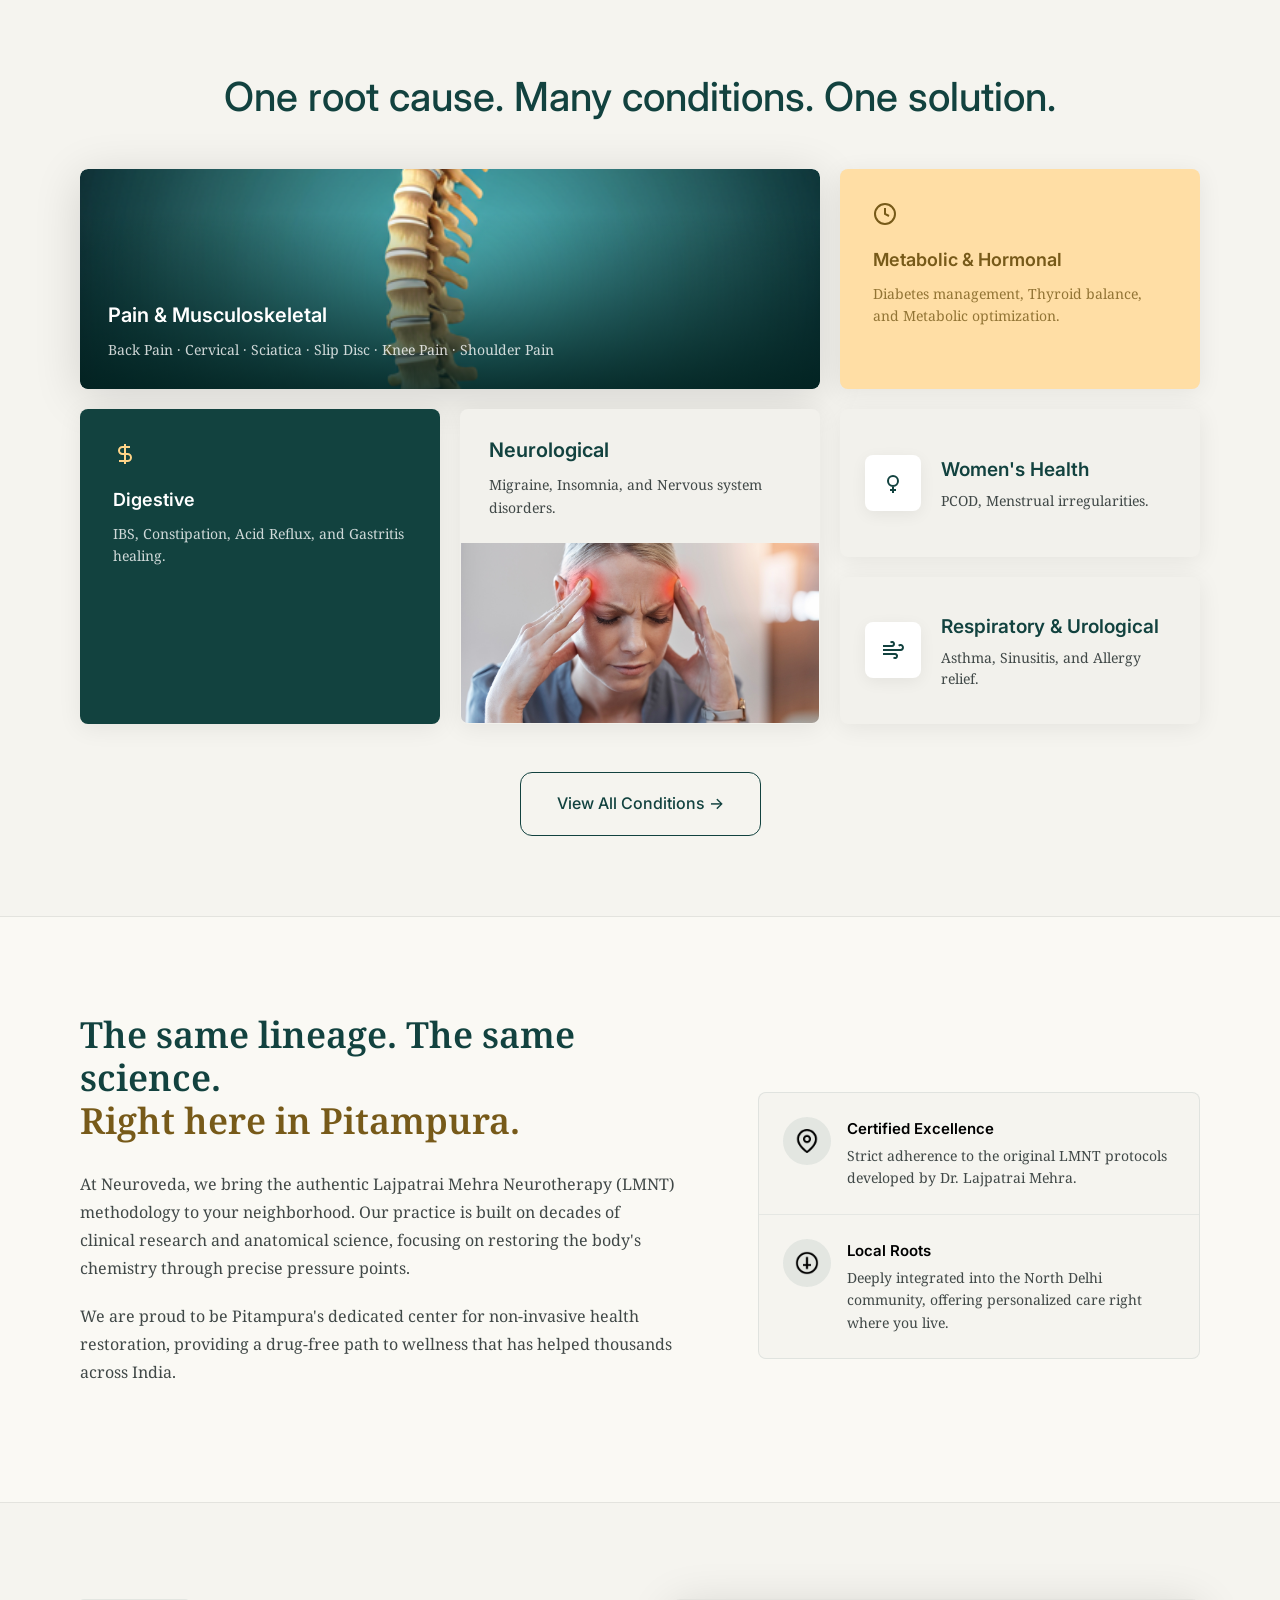
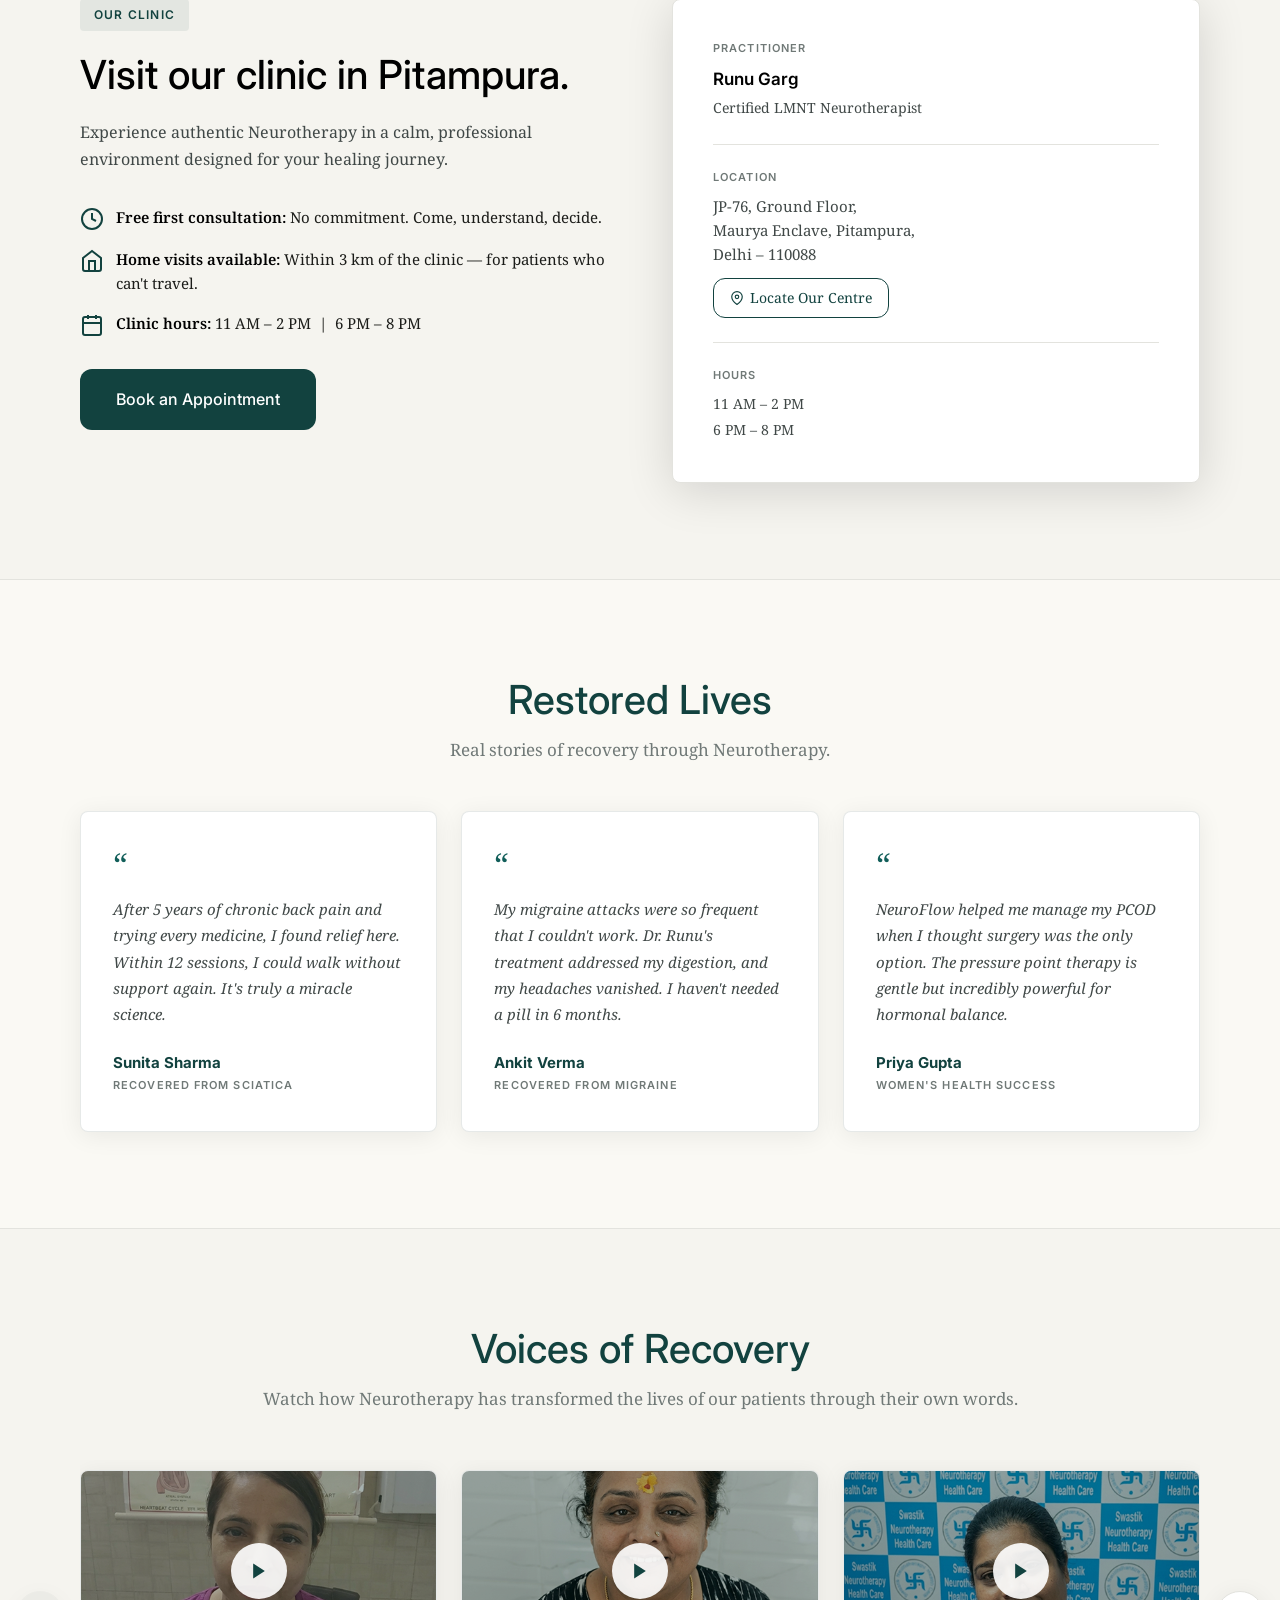
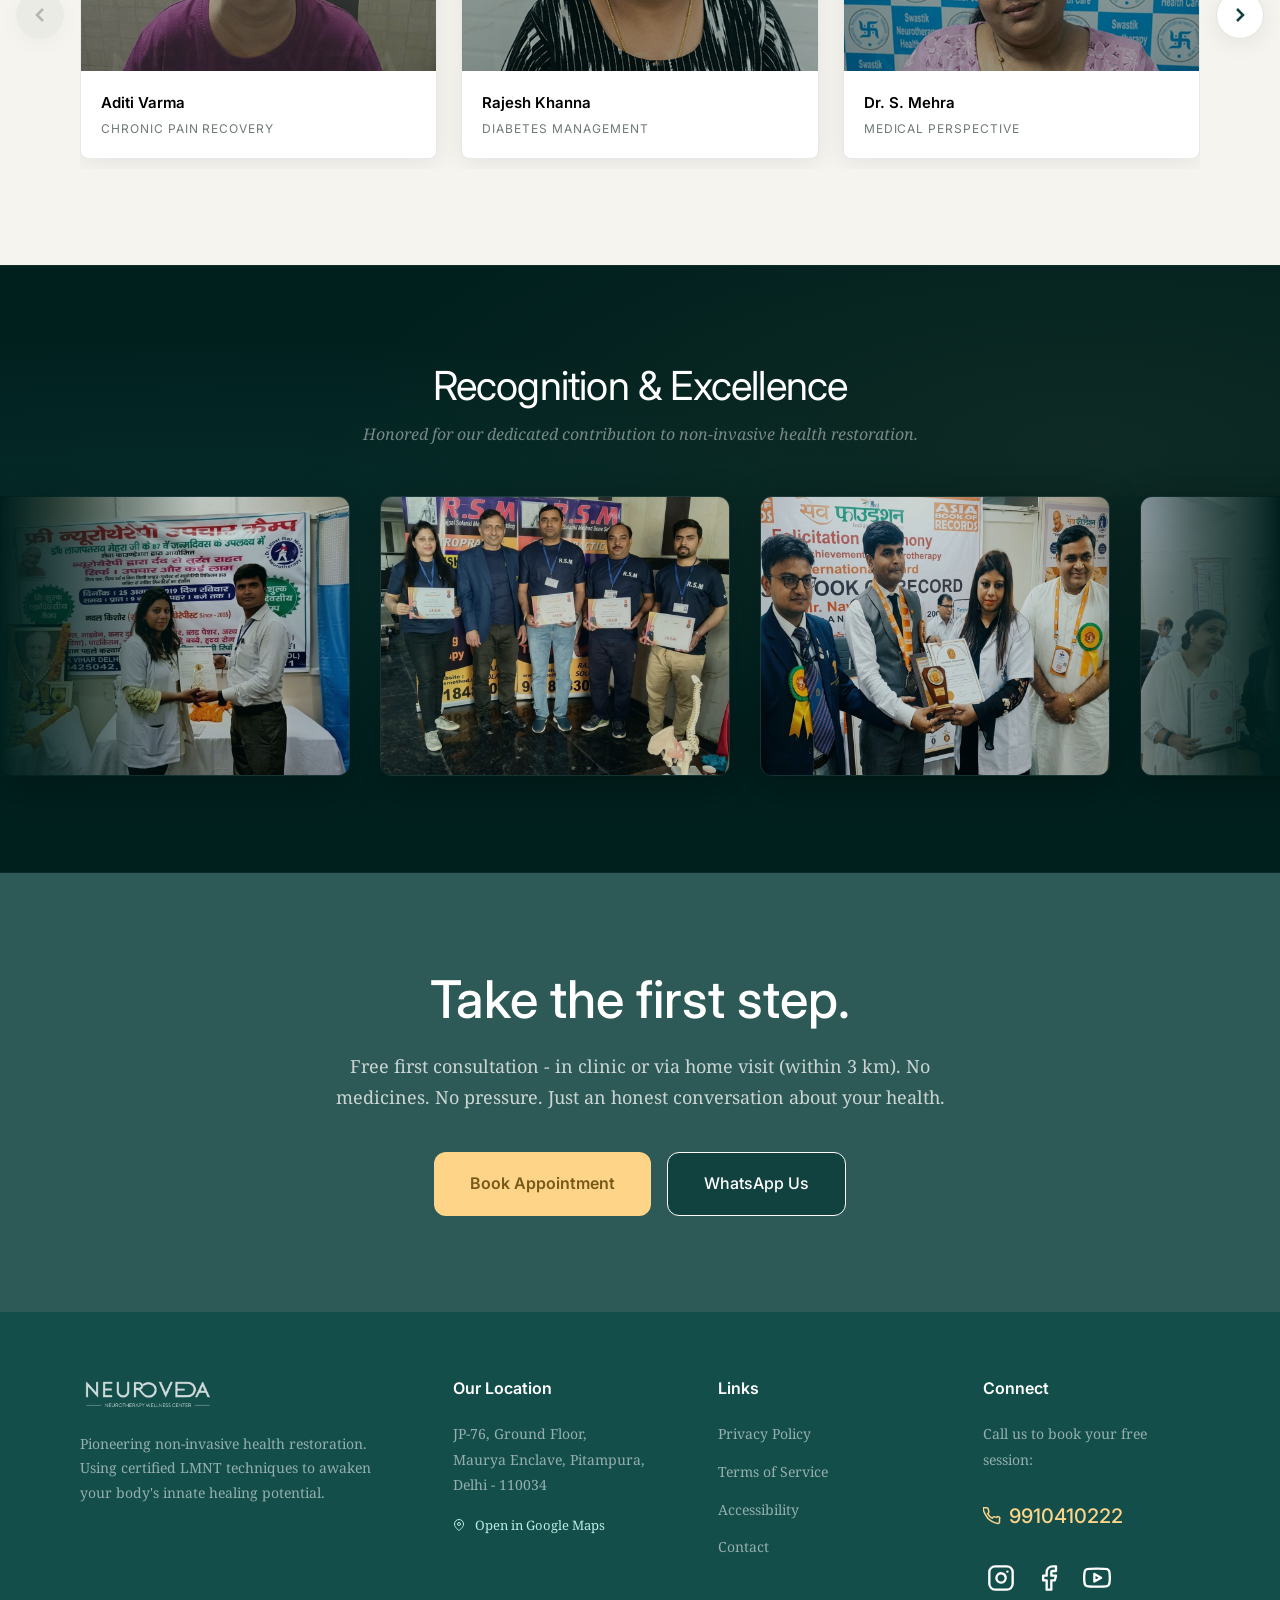
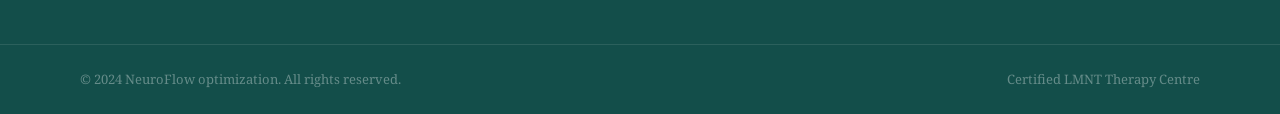
==== commit d141e121: "Initial commit" ====
--- a/index.html
+++ b/index.html
@@ -23,12 +23,12 @@
       <li><a href="services.html">Services</a></li>
       <li><a href="about.html">About</a></li>
       <li><a href="faqs.html">FAQs</a></li>
-      <li><a href="contact.html" class="nav__book--mobile">Book Appointment</a></li>
+      <li><a href="https://tally.so/r/9qRvYQ" class="nav__book--mobile">Book Appointment</a></li>
     </ul>
 
     <div class="nav__right">
       <div class="nav__divider"></div>
-      <a href="contact.html" class="nav__book">Book Appointment</a>
+      <a href="https://tally.so/r/9qRvYQ" class="nav__book">Book Appointment</a>
     </div>
 
     <div class="nav__toggle" id="navToggle" aria-label="Open menu">
@@ -307,7 +307,7 @@
           </div>
         </div>
         <div style="margin-top:32px">
-          <a href="contact.html" class="btn btn-dark btn-lg">Book an Appointment</a>
+          <a href="https://tally.so/r/9qRvYQ" class="btn btn-dark btn-lg">Book an Appointment</a>
         </div>
       </div>
       <div class="clinic__card fade-up"
@@ -528,8 +528,8 @@
         conversation about your health.
       </p>
       <div class="cta-section__btns">
-        <a href="contact.html" class="btn btn-gold btn-lg">Book Appointment</a>
-        <a href="tel:9910410222" class="btn btn-outline-dark btn-lg"
+        <a href="https://tally.so/r/9qRvYQ" class="btn btn-gold btn-lg">Book Appointment</a>
+        <a href="https://wa.me/919910410222" class="btn btn-outline-dark btn-lg"
           style="background:var(--primary); border:1px solid transparent; border-color: #fff;">
           WhatsApp Us
         </a>
@@ -552,7 +552,7 @@
       <div>
         <div class="footer__col-title">Our Location</div>
         <p class="footer__address">JP-76, Ground Floor,<br>Maurya Enclave, Pitampura,<br>Delhi - 110034</p>
-        <a href="https://maps.google.com/?q=Neuroveda+Pitampura+Delhi" target="_blank" class="footer__map-link">
+        <a href="https://maps.app.goo.gl/SKEuFdJm3oJTQLub6" target="_blank" class="footer__map-link">
           <svg width="12" height="12" viewBox="0 0 24 24" fill="none" stroke="currentColor" stroke-width="2"
             style="margin-right: 4px;">
             <path d="M21 10c0 7-9 13-9 13s-9-6-9-13a9 9 0 0118 0z" />
@@ -582,7 +582,8 @@
           9910410222
         </a>
         <div class="footer__social">
-          <a href="https://www.instagram.com/neuroveda.life" aria-label="Instagram">
+          <a href="https://www.instagram.com/neuroveda.neurotherapy/" target="_blank" rel="noopener noreferrer"
+            aria-label="Instagram">
             <svg width="28" height="28" viewBox="0 0 24 24" fill="none" stroke="currentColor" stroke-width="2"
               stroke-linecap="round" stroke-linejoin="round">
               <rect x="2" y="2" width="20" height="20" rx="5" ry="5"></rect>
@@ -590,6 +591,22 @@
               <line x1="17.5" y1="6.5" x2="17.51" y2="6.5"></line>
             </svg>
           </a>
+          <a href="https://www.facebook.com/neurovedawellness" target="_blank" rel="noopener noreferrer"
+            aria-label="Facebook">
+            <svg width="28" height="28" viewBox="0 0 24 24" fill="none" stroke="currentColor" stroke-width="2"
+              stroke-linecap="round" stroke-linejoin="round">
+              <path d="M18 2h-3a5 5 0 0 0-5 5v3H7v4h3v8h4v-8h3l1-4h-4V7a1 1 0 0 1 1-1h3z"></path>
+            </svg>
+          </a>
+          <a href="https://www.youtube.com/@Neuroveda" target="_blank" rel="noopener noreferrer" aria-label="YouTube">
+            <svg width="28" height="28" viewBox="0 0 24 24" fill="none" stroke="currentColor" stroke-width="2"
+              stroke-linecap="round" stroke-linejoin="round">
+              <path
+                d="M22.54 6.42a2.78 2.78 0 0 0-1.94-2C18.88 4 12 4 12 4s-6.88 0-8.6.46a2.78 2.78 0 0 0-1.94 2A29 29 0 0 0 1 11.75a29 29 0 0 0 .46 5.33A2.78 2.78 0 0 0 3.4 19c1.72.46 8.6.46 8.6.46s6.88 0 8.6-.46a2.78 2.78 0 0 0 1.94-2 29 29 0 0 0 .46-5.25 29 29 0 0 0-.46-5.33z">
+              </path>
+              <polygon points="9.75 15.02 15.5 11.75 9.75 8.48 9.75 15.02"></polygon>
+            </svg>
+          </a>
         </div>
       </div>
     </div>
--- a/style.css
+++ b/style.css
@@ -3578,16 +3578,27 @@
   }
   
   .trust-bar__inner {
-    grid-template-columns: 1fr !important;
-    gap: 24px !important;
+    display: grid !important;
+    grid-template-columns: 1fr 1fr !important;
+    gap: 24px 16px !important;
     text-align: left;
     justify-items: start;
-  }
-
+    padding: 0 16px !important;
+  }
+  
   .trust-bar__item {
-    font-size: 16px !important;
+    font-size: 13px !important;
+    color: var(--gold) !important;
     width: 100%;
     justify-content: flex-start;
+    align-items: center;
+    gap: 10px !important;
+    font-weight: 600 !important;
+  }
+
+  .trust-bar__icon {
+    width: 28px !important;
+    height: 28px !important;
   }
 
   /* Steps Grid spacing */
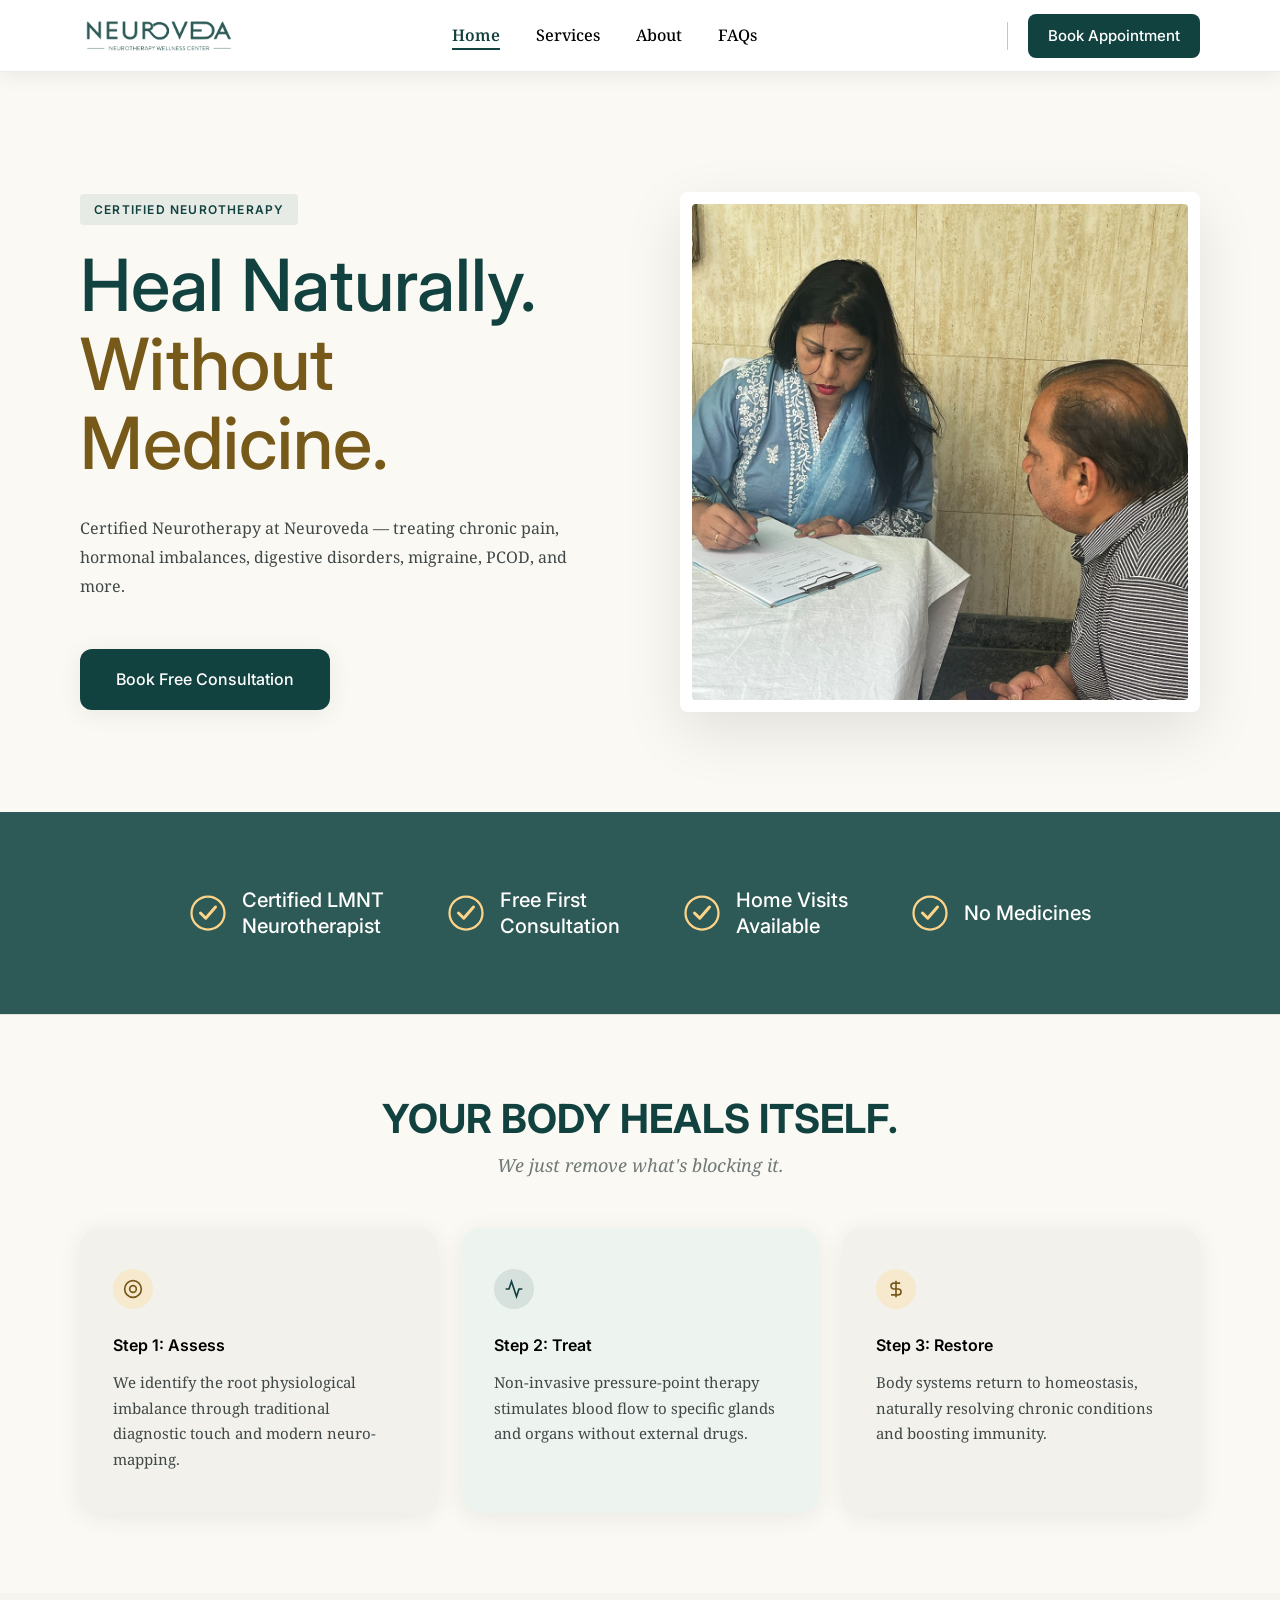
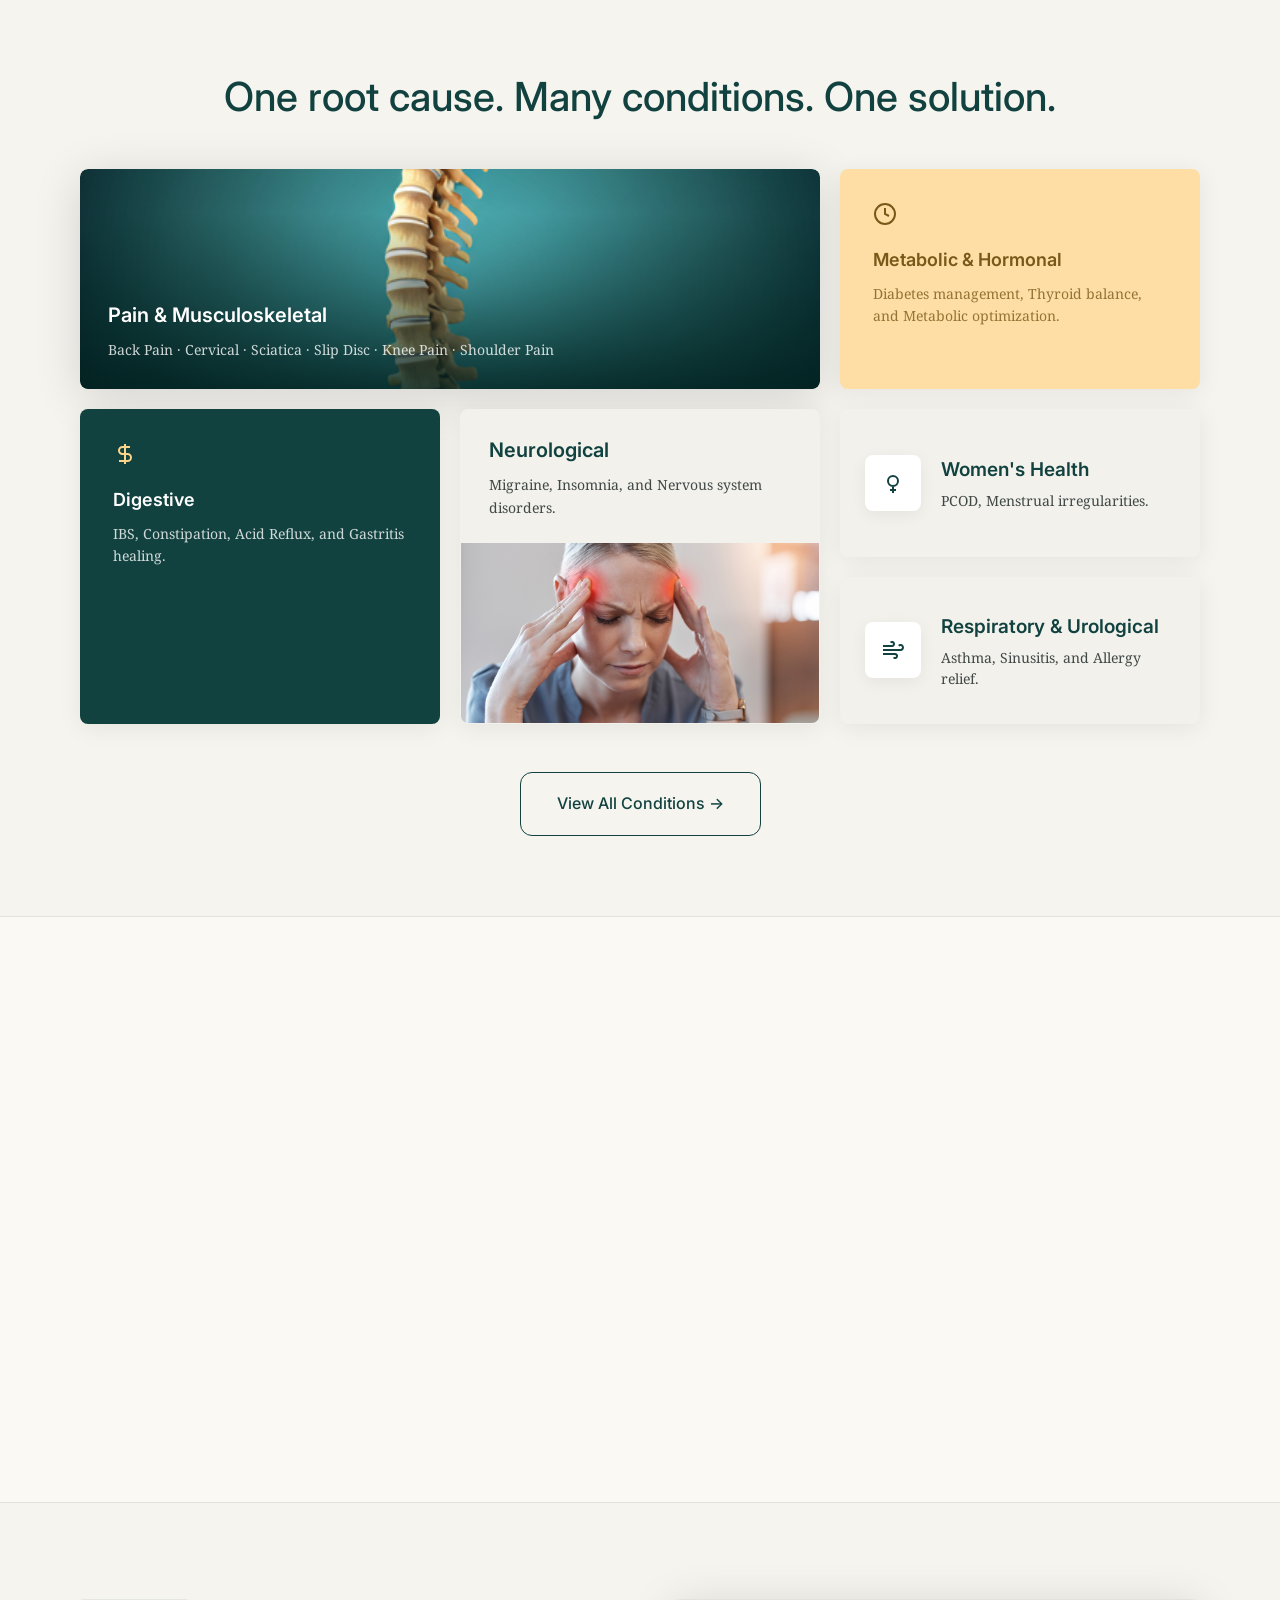
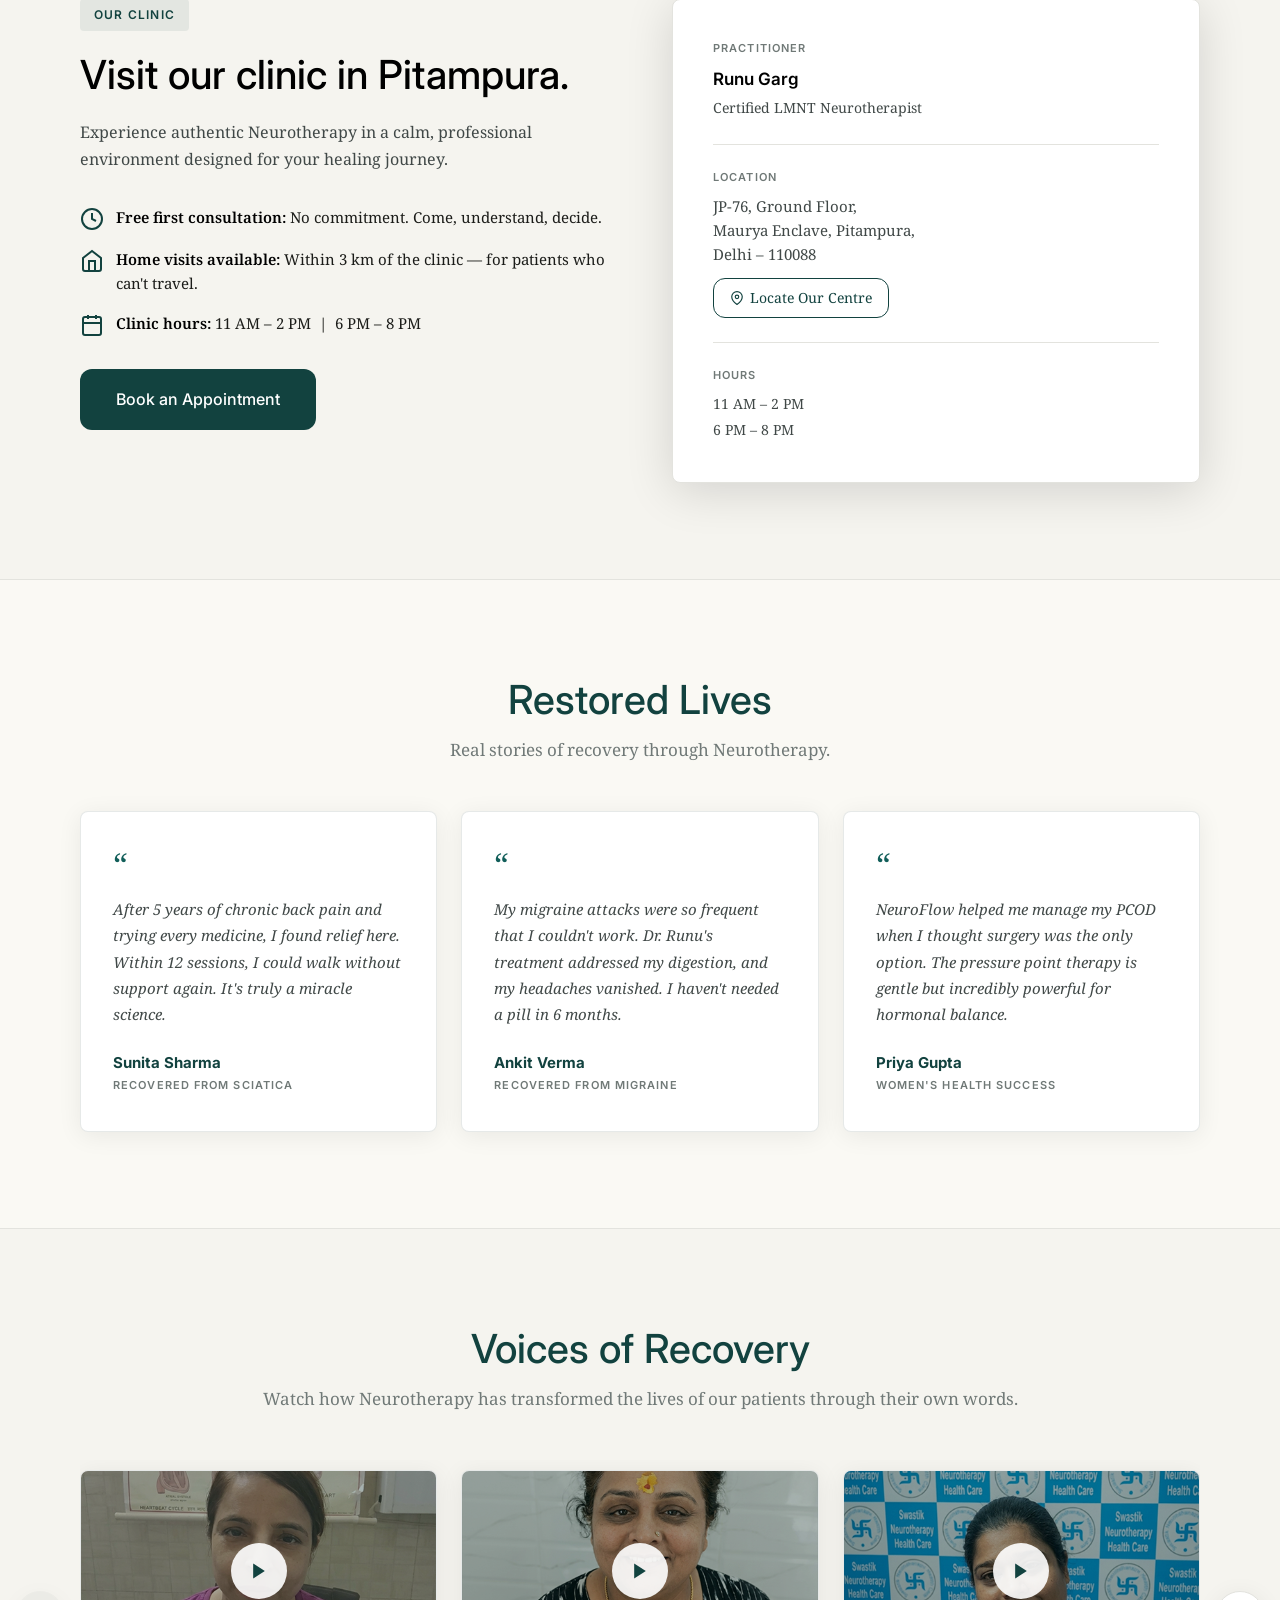
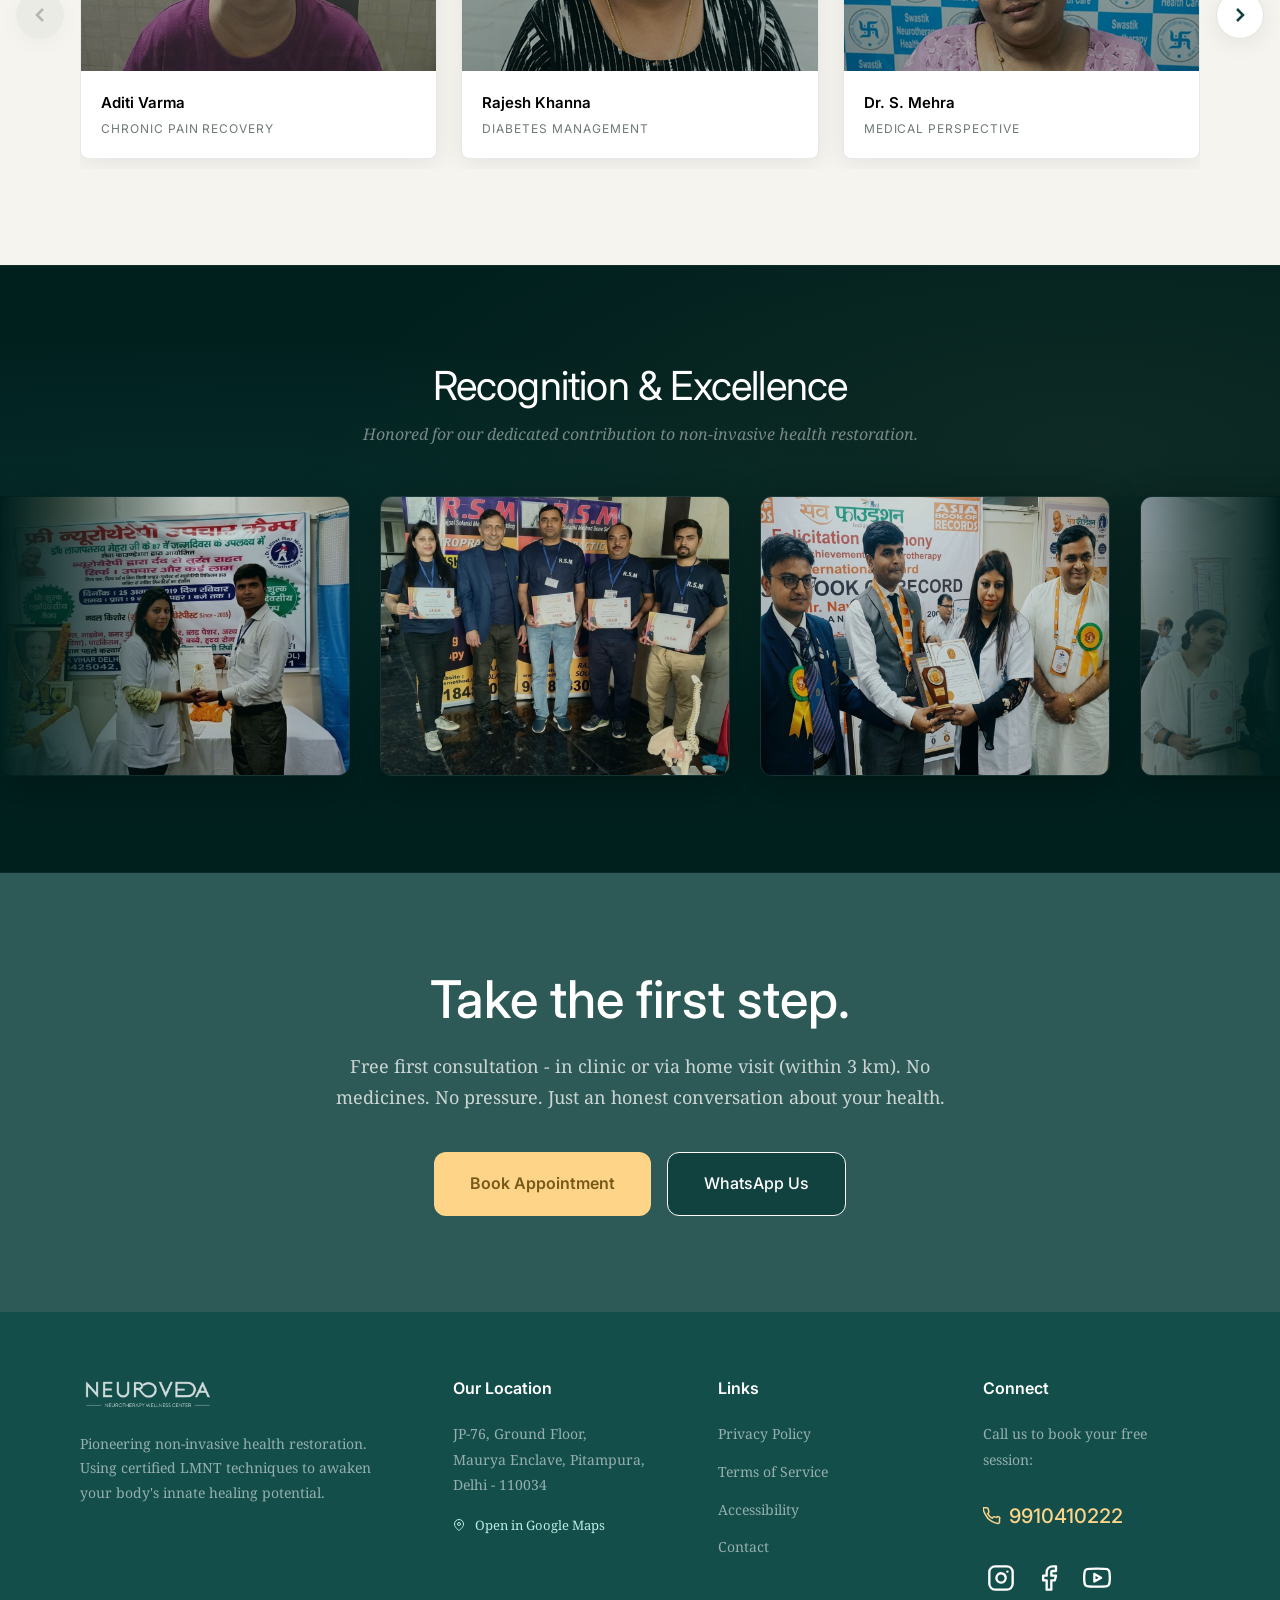
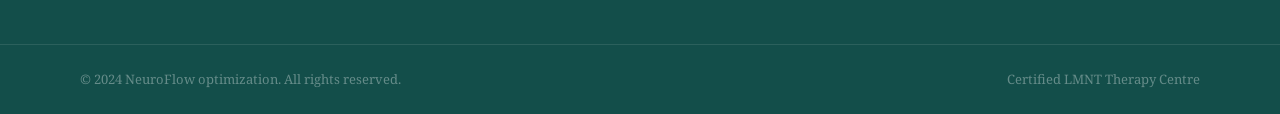
==== commit 0744d52f: "Initial commit" ====
--- a/index.html
+++ b/index.html
@@ -23,12 +23,12 @@
       <li><a href="services.html">Services</a></li>
       <li><a href="about.html">About</a></li>
       <li><a href="faqs.html">FAQs</a></li>
-      <li><a href="https://tally.so/r/9qRvYQ" class="nav__book--mobile">Book Appointment</a></li>
+      <li><a href="contact.html" class="nav__book--mobile">Book Appointment</a></li>
     </ul>
 
     <div class="nav__right">
       <div class="nav__divider"></div>
-      <a href="https://tally.so/r/9qRvYQ" class="nav__book">Book Appointment</a>
+      <a href="contact.html" class="nav__book">Book Appointment</a>
     </div>
 
     <div class="nav__toggle" id="navToggle" aria-label="Open menu">
@@ -47,7 +47,7 @@
           migraine, PCOD, and more.
         </p>
         <div class="hero__cta">
-          <a href="contact.html" class="btn btn-primary btn-lg">Book Free Consultation</a>
+          <a href="https://tally.so/r/9qRvYQ" class="btn btn-primary btn-lg">Book Free Consultation</a>
         </div>
       </div>
       <div class="hero__image">
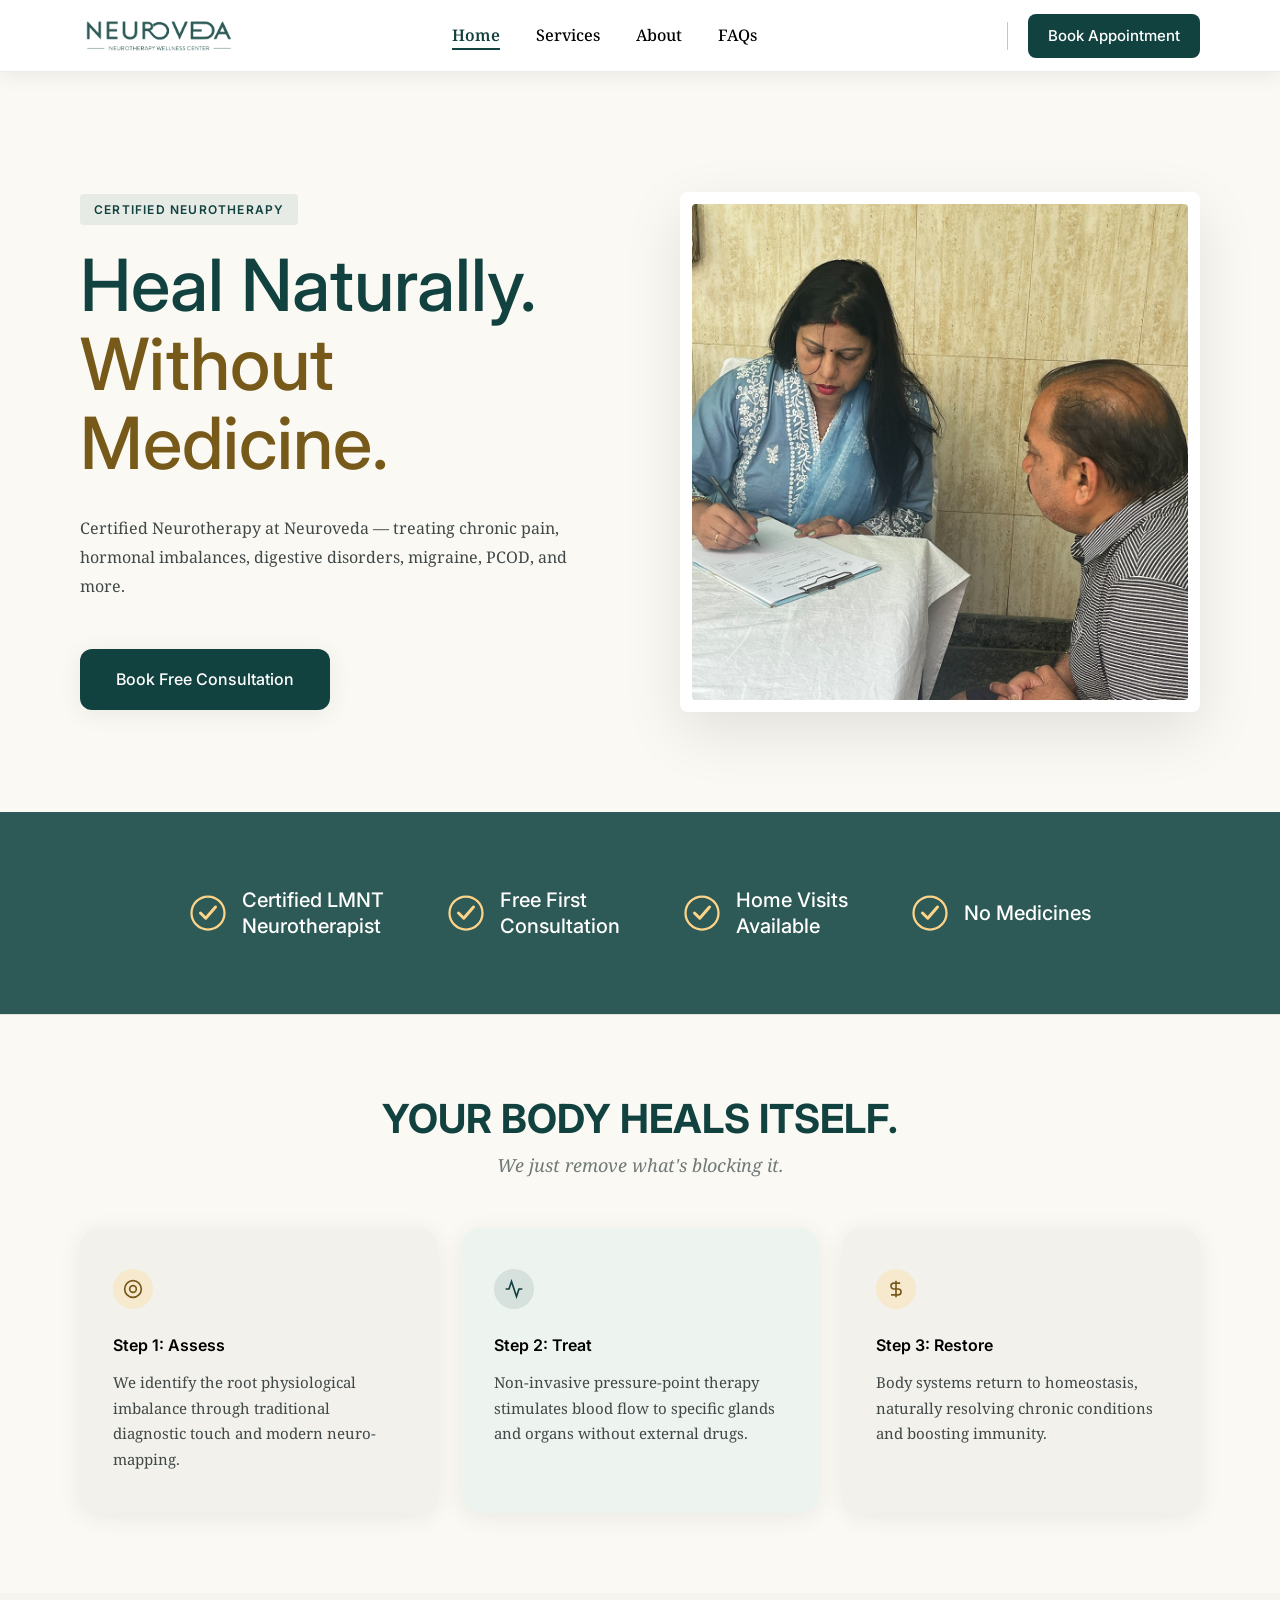
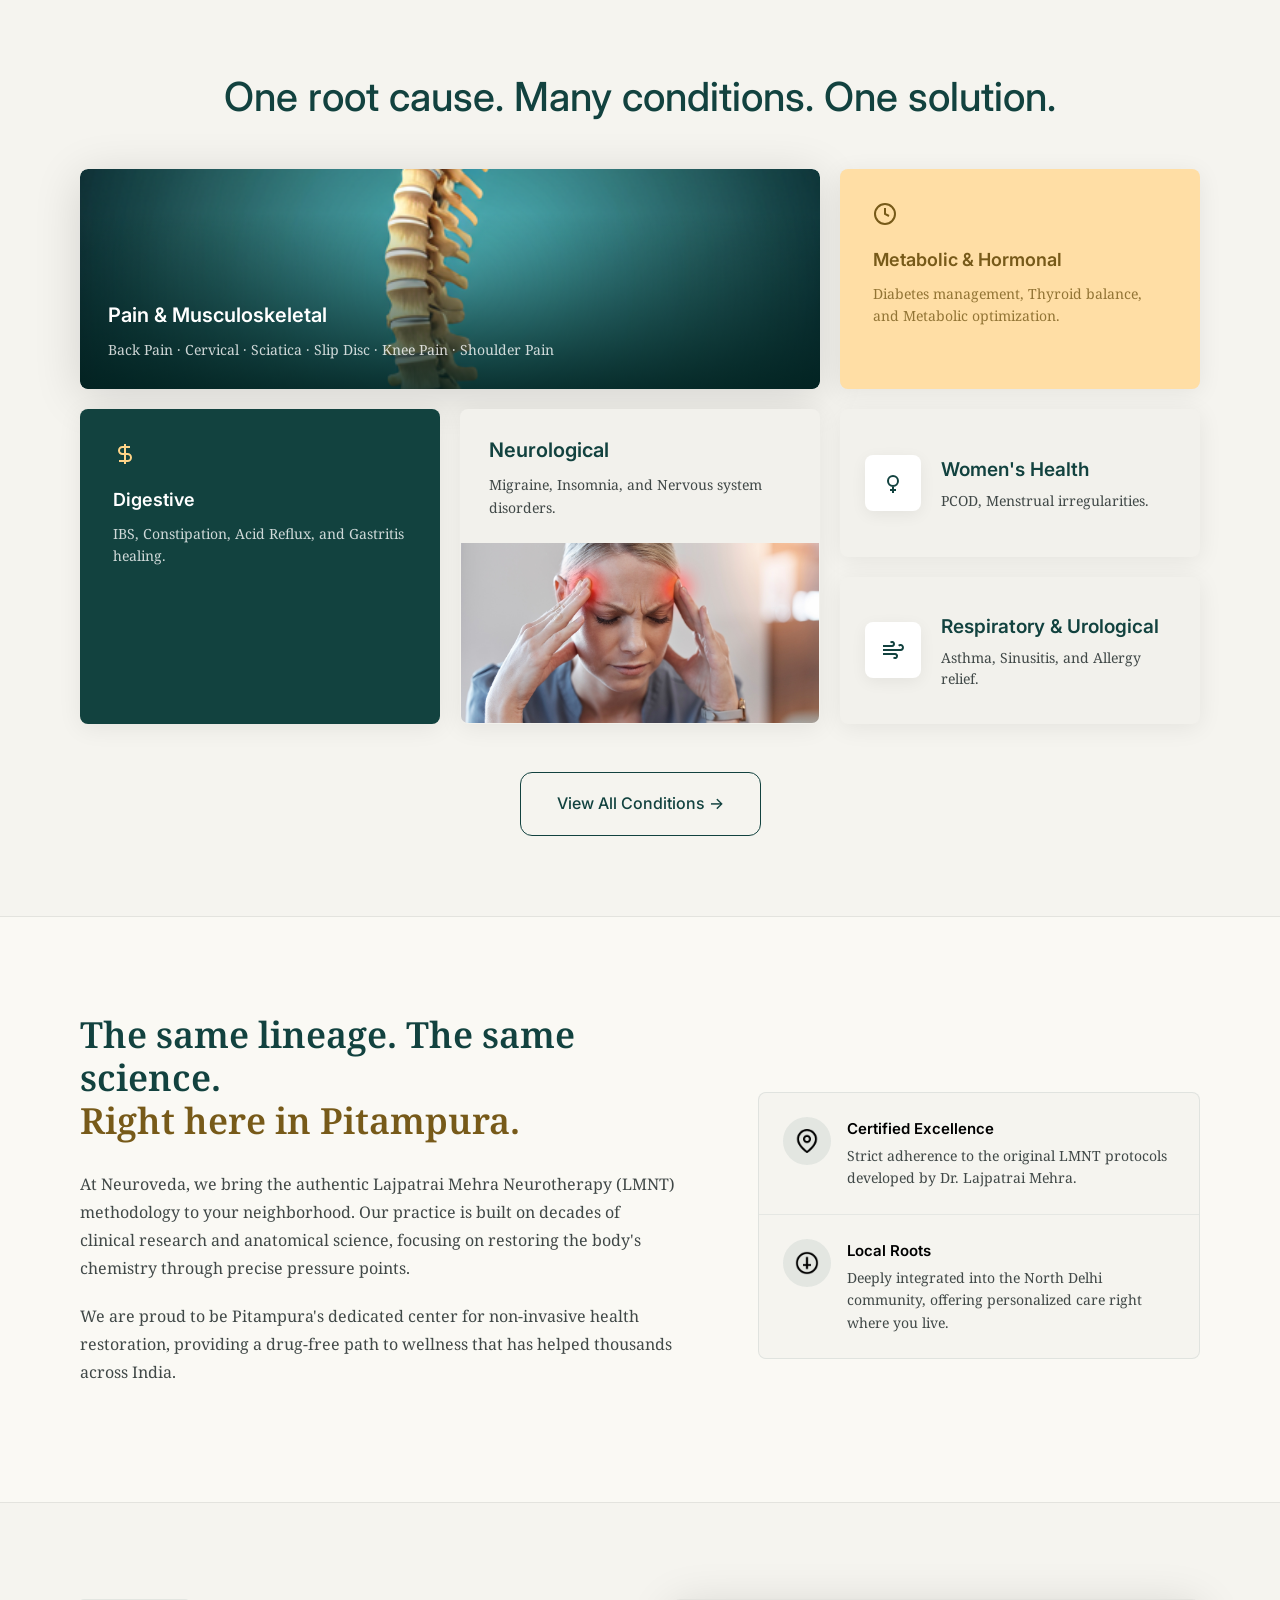
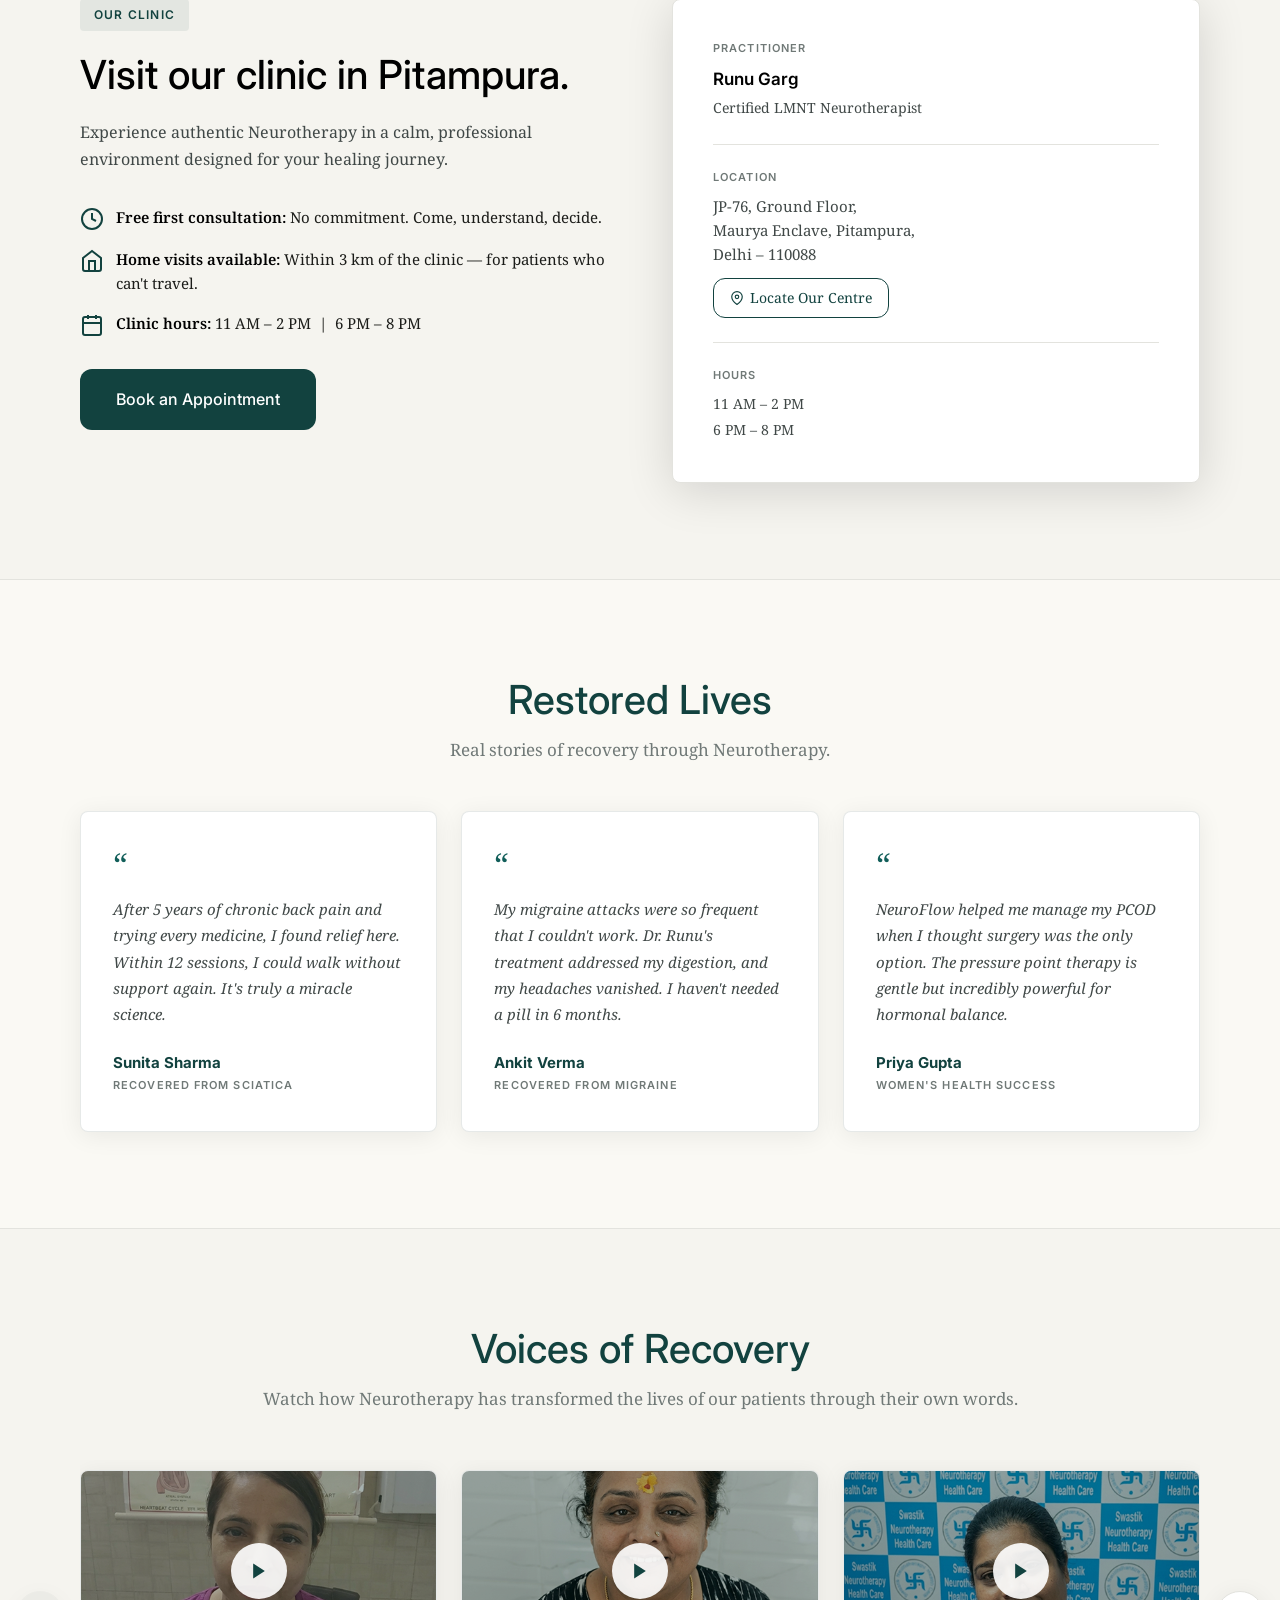
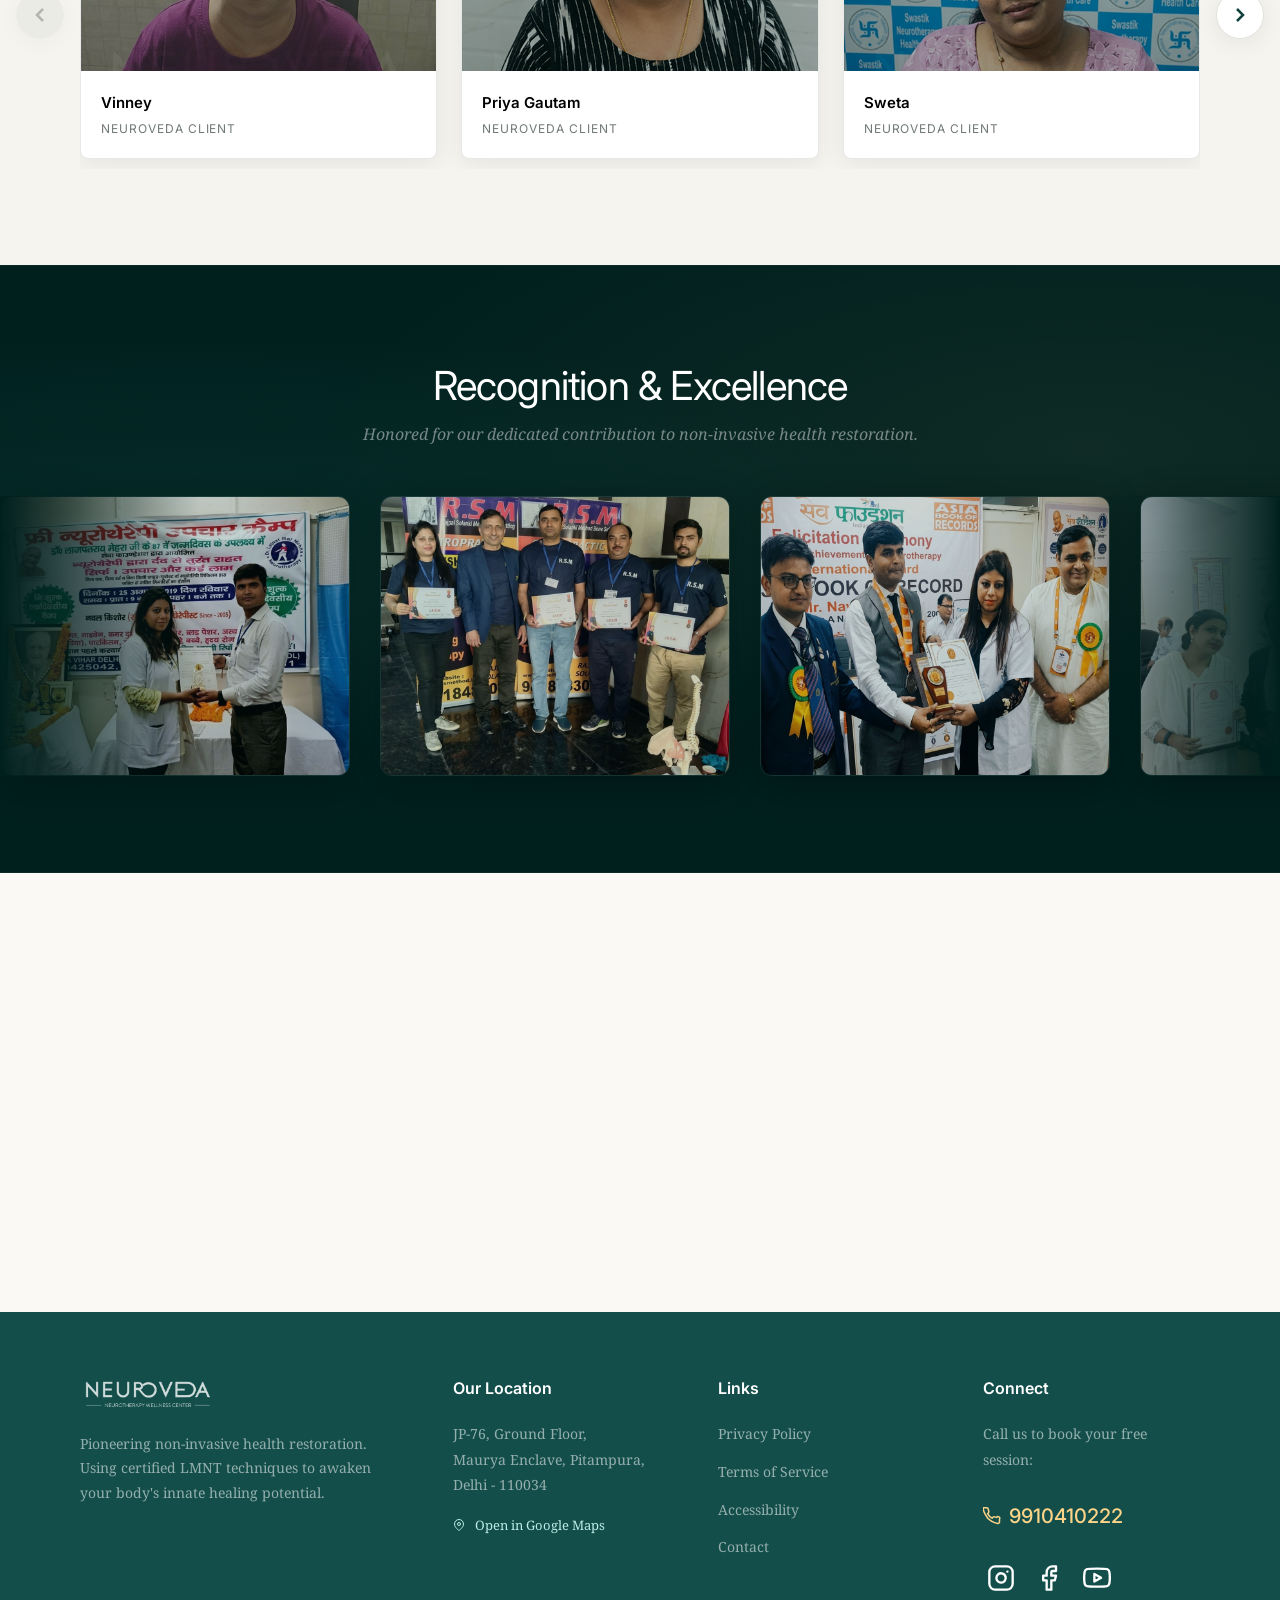
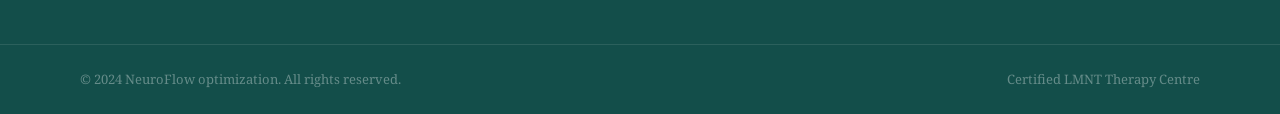
==== commit 4a27d3c5: "Initial commit" ====
--- a/index.html
+++ b/index.html
@@ -405,8 +405,8 @@
               </div>
             </div>
             <div class="video-card__info">
-              <div class="video-card__name">Aditi Varma</div>
-              <div class="video-card__tag">Chronic Pain Recovery</div>
+              <div class="video-card__name">Vinney</div>
+              <div class="video-card__tag">Neuroveda Client</div>
             </div>
           </div>
           <div class="video-card" onclick="openVideoModal('https://player.vimeo.com/video/1192773683?h=c484dd7766')">
@@ -421,8 +421,8 @@
               </div>
             </div>
             <div class="video-card__info">
-              <div class="video-card__name">Rajesh Khanna</div>
-              <div class="video-card__tag">Diabetes Management</div>
+              <div class="video-card__name">Priya Gautam</div>
+              <div class="video-card__tag">Neuroveda Client</div>
             </div>
           </div>
           <div class="video-card" onclick="openVideoModal('https://player.vimeo.com/video/1192773806?h=5834a62c98')">
@@ -437,8 +437,8 @@
               </div>
             </div>
             <div class="video-card__info">
-              <div class="video-card__name">Dr. S. Mehra</div>
-              <div class="video-card__tag">Medical Perspective</div>
+              <div class="video-card__name">Sweta</div>
+              <div class="video-card__tag">Neuroveda Client</div>
             </div>
           </div>
           <div class="video-card" onclick="openVideoModal('https://player.vimeo.com/video/1192773893?h=b16439d302')">
@@ -453,8 +453,8 @@
               </div>
             </div>
             <div class="video-card__info">
-              <div class="video-card__name">Manish Kapoor</div>
-              <div class="video-card__tag">Cervical Pain Relief</div>
+              <div class="video-card__name">Santosh</div>
+              <div class="video-card__tag">Neuroveda Client</div>
             </div>
           </div>
           <div class="video-card" onclick="openVideoModal('https://player.vimeo.com/video/1192774029?h=a8362ef17e')">
@@ -469,8 +469,8 @@
               </div>
             </div>
             <div class="video-card__info">
-              <div class="video-card__name">Sneha Reddy</div>
-              <div class="video-card__tag">Digestive Health Success</div>
+              <div class="video-card__name">Priya</div>
+              <div class="video-card__tag">Neuroveda Client</div>
             </div>
           </div>
         </div>
